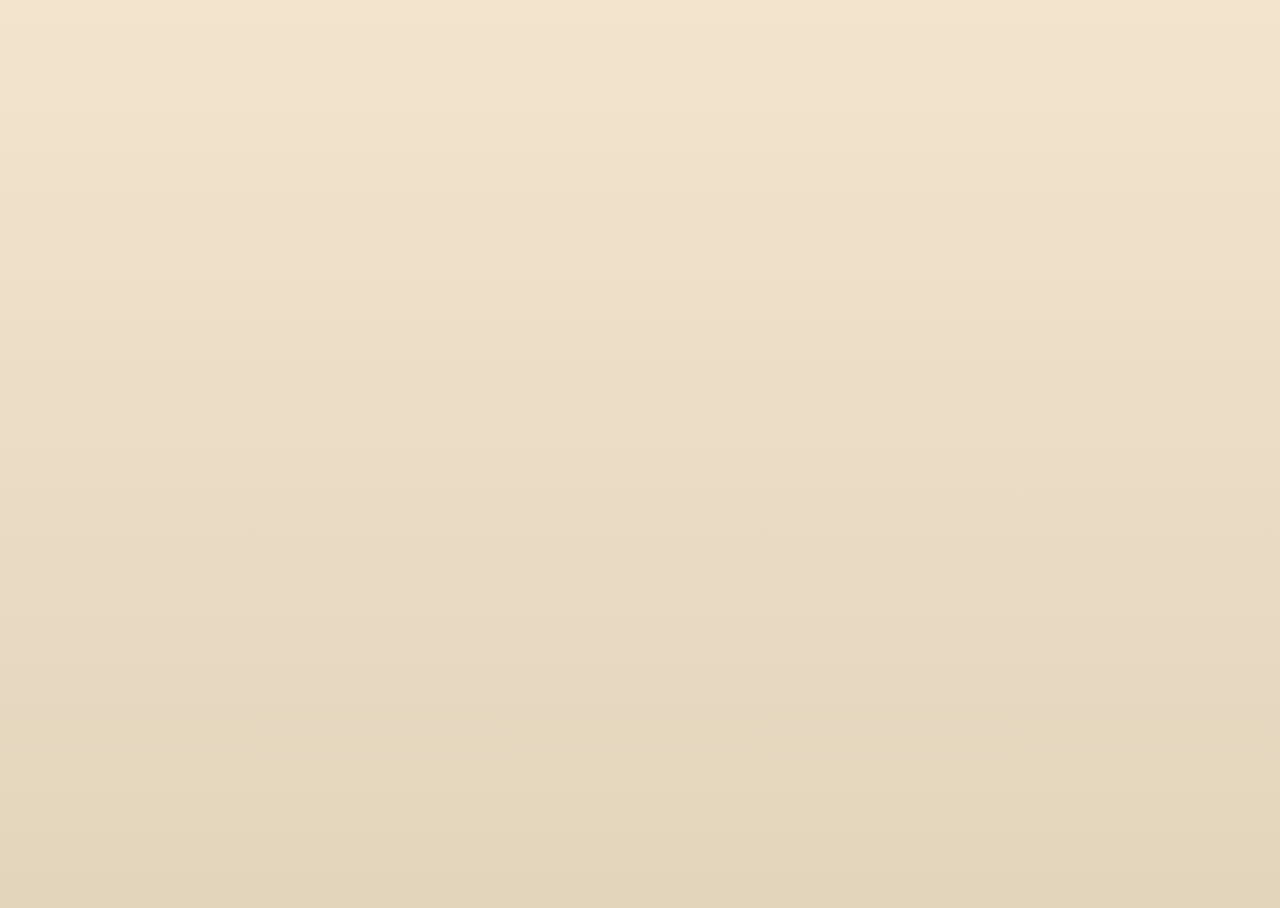
==== index.html @ 7dc8d84e "Rename index (3).html to index.html" ====
<!DOCTYPE html>
<html lang="fr">
<head>
<meta charset="UTF-8">
<meta name="viewport" content="width=device-width, initial-scale=1, viewport-fit=cover, maximum-scale=1">
<title>Yoane &amp; Marie-Aude — Notre mariage</title>
<meta name="theme-color" content="#C9573E">
<meta name="apple-mobile-web-app-capable" content="yes">
<meta name="apple-mobile-web-app-status-bar-style" content="black-translucent">
<link rel="preconnect" href="https://fonts.googleapis.com">
<link rel="preconnect" href="https://fonts.gstatic.com" crossorigin>
<link href="https://fonts.googleapis.com/css2?family=Fraunces:ital,opsz,wght@0,9..144,400;0,9..144,500;0,9..144,600;1,9..144,500;1,9..144,600&family=Work+Sans:wght@300;400;500;600;700&display=swap" rel="stylesheet">
<style>
  /* ============ TOKENS ============ */
  :root{
    --ivoire:#FBF2E6;
    --blanc:#FFFFFF;
    --rose-poudre:#F1C7BC;
    --peche:#FFB48A;
    --corail:#FF6F5E;
    --sunset-deep:#D9503E;
    --gold:#C9973E;
    --gold-light:#E8C878;
    --ink:#3A2418;
    --ink-soft:#7A5645;
    --line:rgba(58,36,24,0.12);
    --shadow-soft:0 10px 30px rgba(58,36,24,0.12);
    --shadow-card:0 6px 18px rgba(58,36,24,0.10);
    --radius-lg:26px;
    --radius-md:18px;
    --radius-sm:12px;
    --font-display:'Fraunces', serif;
    --font-body:'Work Sans', sans-serif;
  }
  *{box-sizing:border-box;}
  html,body{margin:0;padding:0;}
  body{
    font-family:var(--font-body);
    background:#E9DFCF;
    color:var(--ink);
    -webkit-font-smoothing:antialiased;
    overscroll-behavior-y:none;
  }
  img{max-width:100%;display:block;}
  button{font-family:inherit;}
  h1,h2,h3{font-family:var(--font-display);margin:0;font-weight:600;}
  p{margin:0;}
  a{color:inherit;}
  :focus-visible{outline:2px solid var(--sunset-deep);outline-offset:3px;}
  @media (prefers-reduced-motion: reduce){
    *{animation-duration:0.001ms !important;transition-duration:0.001ms !important;}
  }

  /* ============ APP FRAME (mobile-first, phone-frame on desktop) ============ */
  #app{
    position:relative;
    max-width:480px;
    margin:0 auto;
    height:100vh;
    height:100dvh;
    background:var(--ivoire);
    overflow:hidden;
    box-shadow:var(--shadow-soft);
  }
  @media (min-width:520px){
    body{display:flex;justify-content:center;padding:24px 0;background:linear-gradient(180deg,#F3E4CE,#E3D4BC);}
    #app{border-radius:34px;min-height:860px;height:860px;}
  }

  /* ============ DECOR: leaf + sun motifs ============ */
  .frond{position:absolute;pointer-events:none;opacity:0.9;}
  .divider-leaf{display:flex;align-items:center;justify-content:center;gap:10px;margin:22px 0;}
  .divider-leaf svg{width:22px;height:22px;opacity:0.65;}
  .divider-leaf .rule{height:1px;flex:1;max-width:64px;background:linear-gradient(90deg,transparent,var(--gold),transparent);}

  /* ============ SCREENS ============ */
  .screen{
    position:absolute;inset:0;
    display:flex;flex-direction:column;
    opacity:0;visibility:hidden;
    transform:translateY(14px);
    transition:opacity .45s ease, transform .45s ease, visibility 0s linear .45s;
    overflow-y:auto;
    -webkit-overflow-scrolling:touch;
  }
  .screen.active{
    opacity:1;visibility:visible;transform:translateY(0);
    transition:opacity .45s ease, transform .45s ease;
  }
  .screen-inner{padding:20px 20px 110px;flex:1;}

  /* ============ HOME / HERO ============ */
  #screen-home{padding:0;}
  .hero{
    position:relative;
    height:100%;
    min-height:100%;
    display:flex;
    flex-direction:column;
    justify-content:flex-end;
    background:#2a1a12;
    overflow:hidden;
  }
  .hero-photo{
    position:absolute;inset:0;
    background-size:cover;background-position:center 20%;
    transition:transform 8s ease;
  }
  .hero.entered .hero-photo{transform:scale(1.06);}
  .hero-gradient{
    position:absolute;inset:0;
    background:linear-gradient(180deg, rgba(58,26,15,0.05) 0%, rgba(58,26,15,0.15) 40%, rgba(35,17,10,0.86) 88%, rgba(28,13,8,0.95) 100%);
  }
  .hero-sun{
    position:absolute;top:8%;right:-40px;
    width:220px;height:220px;border-radius:50%;
    background:radial-gradient(circle at 35% 35%, #FFE3B0, #FFB48A 55%, transparent 72%);
    filter:blur(2px);
    opacity:0.85;
  }
  .hero-content{
    position:relative;z-index:2;
    padding:28px 26px 26px;
    color:var(--blanc);
    text-align:center;
  }
  .hero-eyebrow{
    font-size:11px;letter-spacing:3.5px;text-transform:uppercase;
    color:var(--gold-light);font-weight:600;margin-bottom:14px;
  }
  .hero-names{
    font-size:44px;line-height:1.05;font-weight:600;
    text-shadow:0 4px 24px rgba(0,0,0,0.35);
  }
  .hero-amp{
    display:block;font-style:italic;font-weight:500;font-size:30px;color:var(--gold-light);margin:2px 0;
  }
  .hero-meta{
    margin-top:16px;font-size:14.5px;line-height:1.7;color:#F4E7D8;font-weight:400;
  }
  .hero-meta b{color:var(--blanc);font-weight:600;}
  .hero-theme-tag{
    display:inline-block;margin-top:14px;padding:6px 16px;
    border:1px solid rgba(255,255,255,0.4);border-radius:100px;
    font-size:11.5px;letter-spacing:1.5px;text-transform:uppercase;color:var(--blanc);
  }
  .hero-enter{
    margin-top:26px;width:100%;
    padding:16px 20px;border:none;border-radius:100px;
    background:linear-gradient(120deg, var(--corail), var(--sunset-deep));
    color:#fff;font-size:15px;font-weight:600;letter-spacing:0.3px;
    box-shadow:0 10px 24px rgba(217,80,62,0.45);
    display:flex;align-items:center;justify-content:center;gap:8px;
    cursor:pointer;
    transition:transform .2s ease;
  }
  .hero-enter:active{transform:scale(0.97);}

  /* ---- HUB (revealed after entering) ---- */
  .hub{
    position:relative;z-index:2;
    background:var(--ivoire);
    border-radius:26px 26px 0 0;
    padding:0 20px;
    max-height:0;
    opacity:0;
    overflow:hidden;
    pointer-events:none;
    transition:max-height .7s ease, opacity .5s ease .1s, padding .7s ease;
  }
  .hero.entered .hub{max-height:3000px;opacity:1;pointer-events:auto;padding:26px 20px 110px;margin-top:-26px;}
  .hero:not(.entered) .hero-enter{display:flex;}
  .hero.entered .hero-content{padding-bottom:6px;}
  .hero.entered .hero-enter{display:none;}
  .hero.entered{min-height:auto;}
  .hero:not(.entered){cursor:default;}

  .verse-block{
    text-align:center;padding:6px 8px 22px;
  }
  .verse-text{
    font-family:var(--font-display);font-style:italic;font-weight:500;
    font-size:17px;line-height:1.55;color:var(--sunset-deep);
  }
  .verse-ref{
    display:block;margin-top:8px;font-family:var(--font-body);font-size:11.5px;
    letter-spacing:1.5px;text-transform:uppercase;color:var(--ink-soft);
  }

  .cards-title{
    font-size:11px;letter-spacing:2.5px;text-transform:uppercase;color:var(--ink-soft);
    margin:0 0 14px 4px;font-weight:600;
  }
  .card-grid{display:flex;flex-direction:column;gap:14px;}
  .nav-card{
    display:flex;align-items:center;gap:16px;
    background:var(--blanc);border-radius:var(--radius-md);
    padding:18px 18px;box-shadow:var(--shadow-card);
    border:1px solid var(--line);
    cursor:pointer;text-align:left;width:100%;
    transition:transform .18s ease, box-shadow .18s ease;
  }
  .nav-card:active{transform:scale(0.98);}
  .nav-card-icon{
    width:52px;height:52px;border-radius:16px;flex:none;
    display:flex;align-items:center;justify-content:center;font-size:24px;
  }
  .nav-card-text h3{font-size:16.5px;color:var(--ink);}
  .nav-card-text p{font-size:12.5px;color:var(--ink-soft);margin-top:3px;line-height:1.4;}
  .nav-card-arrow{margin-left:auto;flex:none;opacity:0.4;}

  /* ============ TOP BAR (inner screens) ============ */
  .topbar{
    display:flex;align-items:center;gap:12px;
    padding:18px 20px 6px;
  }
  .back-btn{
    width:38px;height:38px;border-radius:50%;border:1px solid var(--line);
    background:var(--blanc);display:flex;align-items:center;justify-content:center;
    cursor:pointer;flex:none;color:var(--ink);
  }
  .topbar-title{font-size:19px;font-weight:600;}
  .topbar-sub{font-size:12px;color:var(--ink-soft);margin-top:2px;}

  /* ============ SEATING SCREEN ============ */
  .search-wrap{position:relative;margin-top:8px;}
  .search-input{
    width:100%;padding:15px 46px 15px 18px;border-radius:100px;
    border:1.5px solid var(--line);background:var(--blanc);
    font-size:15px;color:var(--ink);font-family:var(--font-body);
  }
  .search-input::placeholder{color:#B79E8C;}
  .search-icon{position:absolute;right:16px;top:50%;transform:translateY(-50%);opacity:0.5;}
  .autocomplete{
    margin-top:8px;background:var(--blanc);border-radius:var(--radius-sm);
    box-shadow:var(--shadow-card);border:1px solid var(--line);overflow:hidden;
    display:none;
  }
  .autocomplete.show{display:block;}
  .autocomplete-item{
    padding:13px 16px;font-size:14.5px;cursor:pointer;
    border-bottom:1px solid var(--line);display:flex;align-items:center;justify-content:space-between;gap:8px;
  }
  .autocomplete-item:last-child{border-bottom:none;}
  .autocomplete-item:active{background:var(--ivoire);}
  .autocomplete-item small{color:var(--ink-soft);font-size:11.5px;white-space:nowrap;}
  .autocomplete-empty{padding:16px;font-size:13.5px;color:var(--ink-soft);text-align:center;}

  .seating-hint{
    margin-top:26px;text-align:center;padding:0 10px;
  }
  .seating-hint svg{width:64px;height:64px;opacity:0.55;margin-bottom:12px;}
  .seating-hint p{font-size:13.5px;color:var(--ink-soft);line-height:1.6;}

  .result-card{
    margin-top:22px;background:var(--blanc);border-radius:var(--radius-lg);
    box-shadow:var(--shadow-card);border:1px solid var(--line);overflow:hidden;
    display:none;
    animation:cardIn .45s ease;
  }
  .result-card.show{display:block;}
  @keyframes cardIn{from{opacity:0;transform:translateY(10px);}to{opacity:1;transform:translateY(0);}}
  .result-greeting{
    padding:22px 22px 16px;font-family:var(--font-display);font-size:18px;line-height:1.5;
  }
  .result-greeting b{color:var(--sunset-deep);}
  .result-table-band{
    margin:0 18px 18px;padding:18px;border-radius:16px;color:#fff;position:relative;overflow:hidden;
  }
  .result-table-band .leafdeco{position:absolute;right:-10px;bottom:-10px;opacity:0.25;width:80px;height:80px;}
  .result-table-label{font-size:11px;letter-spacing:2px;text-transform:uppercase;opacity:0.9;}
  .result-table-name{font-family:var(--font-display);font-size:26px;font-weight:600;margin-top:4px;}
  .result-table-num{font-size:13px;margin-top:4px;opacity:0.95;}
  .result-section{padding:0 22px 20px;}
  .result-section-title{font-size:11px;letter-spacing:1.5px;text-transform:uppercase;color:var(--ink-soft);margin-bottom:10px;font-weight:600;}
  .companion-chip{
    display:inline-flex;align-items:center;gap:6px;background:var(--rose-poudre);color:var(--ink);
    padding:8px 14px;border-radius:100px;font-size:13.5px;font-weight:500;margin-bottom:8px;
  }
  .neighbor-list{display:flex;flex-direction:column;gap:8px;}
  .neighbor-item{
    display:flex;align-items:center;gap:10px;font-size:14px;padding:9px 0;border-bottom:1px solid var(--line);
  }
  .neighbor-item:last-child{border-bottom:none;}
  .neighbor-dot{width:6px;height:6px;border-radius:50%;background:var(--gold);flex:none;}

  /* ============ MENU / SAVEURS SCREEN ============ */
  .menu-intro{font-size:14px;line-height:1.65;color:var(--ink-soft);margin:14px 0 24px;}
  .menu-cat{margin-bottom:26px;}
  .menu-cat-title{
    display:flex;align-items:center;gap:8px;font-size:16px;font-weight:600;color:var(--sunset-deep);margin-bottom:12px;
  }
  .menu-items{list-style:none;margin:0;padding:0;}
  .menu-item{
    background:var(--blanc);border-radius:14px;padding:14px 16px;margin-bottom:9px;
    font-size:14.5px;box-shadow:var(--shadow-card);border:1px solid var(--line);
    display:flex;align-items:center;gap:10px;
  }
  .menu-item .leaf-bullet{flex:none;width:14px;height:14px;opacity:0.6;}

  /* ============ INFO SCREEN ============ */
  .info-card{
    background:var(--blanc);border-radius:var(--radius-lg);padding:24px 22px;
    box-shadow:var(--shadow-card);border:1px solid var(--line);margin-top:8px;margin-bottom:22px;
    position:relative;overflow:hidden;
  }
  .info-card.gift{background:linear-gradient(160deg,#FFF7EE,#FCE9D8);}
  .info-icon-badge{
    width:46px;height:46px;border-radius:14px;display:flex;align-items:center;justify-content:center;
    font-size:20px;margin-bottom:14px;
  }
  .info-title{font-size:17px;margin-bottom:12px;}
  .info-text{font-size:14px;line-height:1.75;color:var(--ink-soft);}
  .info-text b{color:var(--ink);font-weight:600;}
  .info-text + .info-text{margin-top:12px;}
  .info-thanks{margin-top:14px;font-family:var(--font-display);font-style:italic;font-size:15px;color:var(--sunset-deep);}

  .route-note{
    display:flex;gap:10px;background:#FFF3E4;border:1px solid #F0D5AE;border-radius:14px;padding:13px 14px;margin-bottom:16px;
    font-size:12.5px;line-height:1.55;color:#8A5A24;
  }
  .route-note svg{flex:none;width:18px;height:18px;margin-top:1px;}
  .route-step{display:flex;gap:12px;margin-bottom:14px;}
  .route-step-num{
    flex:none;width:26px;height:26px;border-radius:50%;background:var(--sunset-deep);color:#fff;
    display:flex;align-items:center;justify-content:center;font-size:12px;font-weight:600;
  }
  .route-step p{font-size:13.5px;line-height:1.6;color:var(--ink-soft);padding-top:2px;}
  .route-step p b{color:var(--ink);}
  .map-embed{
    width:100%;height:190px;border:0;border-radius:16px;margin:16px 0 12px;filter:saturate(0.9);
  }
  .map-btn{
    display:flex;align-items:center;justify-content:center;gap:8px;
    width:100%;padding:14px;border-radius:100px;border:none;
    background:var(--ink);color:#fff;font-size:14px;font-weight:600;text-decoration:none;
  }
  .addr-line{font-size:13px;color:var(--ink-soft);margin-top:10px;text-align:center;}

  /* ============ BOTTOM NAV ============ */
  .bottom-nav{
    position:absolute;left:0;right:0;bottom:0;z-index:20;
    display:flex;justify-content:space-around;align-items:center;
    background:rgba(251,242,230,0.92);backdrop-filter:blur(14px);
    border-top:1px solid var(--line);
    padding:10px 8px calc(10px + env(safe-area-inset-bottom));
  }
  .nav-btn{
    background:none;border:none;display:flex;flex-direction:column;align-items:center;gap:4px;
    color:var(--ink-soft);font-size:10.5px;font-weight:500;cursor:pointer;padding:4px 10px;
    letter-spacing:0.2px;
  }
  .nav-btn svg{width:21px;height:21px;}
  .nav-btn.active{color:var(--sunset-deep);}
  .nav-btn.active svg{filter:drop-shadow(0 2px 4px rgba(217,80,62,0.3));}
</style>
</head>
<body>
<div id="app">

  <!-- ===================== HOME ===================== -->
  <section class="screen active" id="screen-home">
    <div class="hero" id="hero">
      <div class="hero-photo" style="background-image:url('[data-uri]')"></div>
      <div class="hero-sun"></div>
      <div class="hero-gradient"></div>
      <div class="hero-content">
        <div class="hero-eyebrow">Mariage traditionnel</div>
        <h1 class="hero-names">Yoane<span class="hero-amp">&amp;</span>Marie-Aude</h1>
        <div class="hero-meta"><b>Samedi 08 Août 2026</b><br>Menara Garden — Yopougon</div>
        <div class="hero-theme-tag">Tropical Sunset</div>
        <button class="hero-enter" id="enterBtn" type="button">
          Entrer dans notre univers
          <svg width="16" height="16" viewBox="0 0 24 24" fill="none"><path d="M5 12h14M13 6l6 6-6 6" stroke="#fff" stroke-width="2" stroke-linecap="round" stroke-linejoin="round"/></svg>
        </button>
      </div>

      <div class="hub" id="hub">
        <div class="verse-block">
          <p class="verse-text">« Par-dessus tout, revêtez-vous de l'amour,<br>qui est le lien de la perfection. »</p>
          <span class="verse-ref">Colossiens 3:14</span>
        </div>

        <div class="divider-leaf">
          <span class="rule"></span>
          <svg viewBox="0 0 24 24" fill="none"><path d="M12 2C7 6 4 11 4 15a8 8 0 0016 0c0-4-3-9-8-13z" stroke="#C9973E" stroke-width="1.3"/><path d="M12 5v16" stroke="#C9973E" stroke-width="1.1"/></svg>
          <span class="rule"></span>
        </div>

        <p class="cards-title">Explorer notre journée</p>
        <div class="card-grid">
          <button class="nav-card" data-target="seating" type="button">
            <div class="nav-card-icon" style="background:#FFE7DD;">🪑</div>
            <div class="nav-card-text">
              <h3>Trouver ma place</h3>
              <p>Retrouvez votre table et vos voisins</p>
            </div>
            <svg class="nav-card-arrow" width="18" height="18" viewBox="0 0 24 24" fill="none"><path d="M9 6l6 6-6 6" stroke="currentColor" stroke-width="2" stroke-linecap="round" stroke-linejoin="round"/></svg>
          </button>
          <button class="nav-card" data-target="menu" type="button">
            <div class="nav-card-icon" style="background:#FFF0DD;">🍽️</div>
            <div class="nav-card-text">
              <h3>Découvrir les saveurs</h3>
              <p>Les mets qui accompagneront la fête</p>
            </div>
            <svg class="nav-card-arrow" width="18" height="18" viewBox="0 0 24 24" fill="none"><path d="M9 6l6 6-6 6" stroke="currentColor" stroke-width="2" stroke-linecap="round" stroke-linejoin="round"/></svg>
          </button>
          <button class="nav-card" data-target="info" type="button">
            <div class="nav-card-icon" style="background:#F6E5D8;">🎁</div>
            <div class="nav-card-text">
              <h3>Informations utiles</h3>
              <p>Cadeaux &amp; itinéraire recommandé</p>
            </div>
            <svg class="nav-card-arrow" width="18" height="18" viewBox="0 0 24 24" fill="none"><path d="M9 6l6 6-6 6" stroke="currentColor" stroke-width="2" stroke-linecap="round" stroke-linejoin="round"/></svg>
          </button>
        </div>

        <div class="divider-leaf" style="margin-top:28px;">
          <span class="rule"></span>
          <svg viewBox="0 0 24 24" fill="none"><circle cx="12" cy="12" r="4" stroke="#C9973E" stroke-width="1.3"/><path d="M12 2v3M12 19v3M22 12h-3M5 12H2M19 5l-2 2M7 17l-2 2M19 19l-2-2M7 7L5 5" stroke="#C9973E" stroke-width="1.1" stroke-linecap="round"/></svg>
          <span class="rule"></span>
        </div>
        <div style="display:flex;gap:10px;justify-content:center;padding:4px 0 6px;">
          <img src="[data-uri]" alt="Yoane et Marie-Aude" loading="lazy" style="width:31%;border-radius:12px;object-fit:cover;height:100px;">
          <img src="[data-uri]" alt="Yoane et Marie-Aude" loading="lazy" style="width:31%;border-radius:12px;object-fit:cover;height:100px;">
          <img src="[data-uri]" alt="Yoane et Marie-Aude" loading="lazy" style="width:31%;border-radius:12px;object-fit:cover;height:100px;">
        </div>
      </div>
    </div>
  </section>

  <!-- ===================== SEATING ===================== -->
  <section class="screen" id="screen-seating">
    <div class="topbar">
      <button class="back-btn" data-target="home" type="button" aria-label="Retour">
        <svg width="17" height="17" viewBox="0 0 24 24" fill="none"><path d="M15 6l-6 6 6 6" stroke="currentColor" stroke-width="2.2" stroke-linecap="round" stroke-linejoin="round"/></svg>
      </button>
      <div>
        <div class="topbar-title">🪑 Trouver ma place</div>
        <div class="topbar-sub">Recherchez votre nom pour découvrir votre table</div>
      </div>
    </div>
    <div class="screen-inner">
      <div class="search-wrap">
        <input class="search-input" id="searchInput" type="text" placeholder="Votre prénom ou nom..." autocomplete="off">
        <svg class="search-icon" width="18" height="18" viewBox="0 0 24 24" fill="none"><circle cx="11" cy="11" r="7" stroke="currentColor" stroke-width="2"/><path d="M21 21l-4.3-4.3" stroke="currentColor" stroke-width="2" stroke-linecap="round"/></svg>
        <div class="autocomplete" id="autocomplete"></div>
      </div>

      <div class="seating-hint" id="seatingHint">
        <svg viewBox="0 0 24 24" fill="none"><path d="M12 2C7 6 4 11 4 15a8 8 0 0016 0c0-4-3-9-8-13z" stroke="#C9973E" stroke-width="1.2"/></svg>
        <p>Tapez simplement votre prénom ou votre nom, même approximatif — nous retrouverons votre place parmi nos invités.</p>
      </div>

      <div class="result-card" id="resultCard">
        <div class="result-greeting" id="resultGreeting"></div>
        <div class="result-table-band" id="resultTableBand">
          <svg class="leafdeco" viewBox="0 0 24 24" fill="none"><path d="M12 2C7 6 4 11 4 15a8 8 0 0016 0c0-4-3-9-8-13z" fill="#fff"/></svg>
          <div class="result-table-label">Votre table</div>
          <div class="result-table-name" id="resultTableName"></div>
          <div class="result-table-num" id="resultTableNum"></div>
        </div>
        <div class="result-section" id="companionSection" style="display:none;">
          <div class="result-section-title">Vous serez accompagné(e) de</div>
          <span class="companion-chip" id="companionChip"></span>
        </div>
        <div class="result-section">
          <div class="result-section-title">Vos voisins de table</div>
          <div class="neighbor-list" id="neighborList"></div>
        </div>
      </div>
    </div>
  </section>

  <!-- ===================== MENU / SAVEURS ===================== -->
  <section class="screen" id="screen-menu">
    <div class="topbar">
      <button class="back-btn" data-target="home" type="button" aria-label="Retour">
        <svg width="17" height="17" viewBox="0 0 24 24" fill="none"><path d="M15 6l-6 6 6 6" stroke="currentColor" stroke-width="2.2" stroke-linecap="round" stroke-linejoin="round"/></svg>
      </button>
      <div>
        <div class="topbar-title">🌸 Quelques saveurs de notre réception 🌸</div>
      </div>
    </div>
    <div class="screen-inner">
      <p class="menu-intro">Nous avons imaginé une réception aux couleurs de nos traditions, avec une sélection de mets ivoiriens et de saveurs appréciées de tous.</p>

      <div class="menu-cat">
        <div class="menu-cat-title">🥗 Entrée</div>
        <ul class="menu-items">
          <li class="menu-item"><svg class="leaf-bullet" viewBox="0 0 24 24" fill="none"><path d="M12 2C7 6 4 11 4 15a8 8 0 0016 0c0-4-3-9-8-13z" stroke="#D9503E" stroke-width="1.6"/></svg>Salade composée fraîche</li>
        </ul>
      </div>

      <div class="menu-cat">
        <div class="menu-cat-title">🍽️ Quelques plats traditionnels à découvrir</div>
        <ul class="menu-items" id="mainDishes"></ul>
      </div>

      <div class="menu-cat">
        <div class="menu-cat-title">🍰 Douceur</div>
        <ul class="menu-items">
          <li class="menu-item"><svg class="leaf-bullet" viewBox="0 0 24 24" fill="none"><path d="M12 2C7 6 4 11 4 15a8 8 0 0016 0c0-4-3-9-8-13z" stroke="#D9503E" stroke-width="1.6"/></svg>Wedding cake</li>
        </ul>
      </div>

      <div class="menu-cat">
        <div class="menu-cat-title">🥤 Boissons</div>
        <ul class="menu-items" id="drinks"></ul>
      </div>
    </div>
  </section>

  <!-- ===================== INFOS UTILES ===================== -->
  <section class="screen" id="screen-info">
    <div class="topbar">
      <button class="back-btn" data-target="home" type="button" aria-label="Retour">
        <svg width="17" height="17" viewBox="0 0 24 24" fill="none"><path d="M15 6l-6 6 6 6" stroke="currentColor" stroke-width="2.2" stroke-linecap="round" stroke-linejoin="round"/></svg>
      </button>
      <div>
        <div class="topbar-title">🎁 Informations utiles</div>
        <div class="topbar-sub">Cadeaux &amp; itinéraire recommandé</div>
      </div>
    </div>
    <div class="screen-inner">

      <div class="info-card gift">
        <div class="info-icon-badge" style="background:#F3D9BC;">🎁</div>
        <h3 class="info-title">Une pensée pour nous</h3>
        <p class="info-text"><b>Votre présence est le plus beau témoignage d'affection que nous puissions recevoir.</b></p>
        <p class="info-text">Pour celles et ceux qui souhaiteraient néanmoins nous offrir un présent, nous privilégions les cadeaux en espèces, afin de pouvoir les emporter plus facilement avec nous à notre retour à Dakar.</p>
        <p class="info-text">Un dispositif discret sera prévu lors de la réception.</p>
        <p class="info-thanks">Merci du fond du cœur pour votre délicatesse.</p>
      </div>

      <div class="divider-leaf">
        <span class="rule"></span>
        <svg viewBox="0 0 24 24" fill="none"><path d="M3 12h18M12 3v18" stroke="#C9973E" stroke-width="1.1"/><circle cx="12" cy="12" r="9" stroke="#C9973E" stroke-width="1.1"/></svg>
        <span class="rule"></span>
      </div>

      <div class="info-card">
        <div class="info-icon-badge" style="background:#FFE1D2;">🧭</div>
        <h3 class="info-title">Itinéraire recommandé</h3>

        <div class="route-note">
          <svg viewBox="0 0 24 24" fill="none"><path d="M12 9v4M12 17h.01" stroke="#8A5A24" stroke-width="2" stroke-linecap="round"/><circle cx="12" cy="12" r="9" stroke="#8A5A24" stroke-width="1.4"/></svg>
          <span>Le 8 août suit la fête de l'Indépendance : prévoyez une marge de sécurité et activez le trafic en temps réel (Google Maps / Waze) le jour J, certains axes pouvant rester perturbés.</span>
        </div>

        <div class="route-step">
          <div class="route-step-num">1</div>
          <p><b>Depuis Cocody / Angré :</b> rejoignez le Pont Henri Konan Bédié (3ᵉ pont) pour éviter le centre-ville et le Plateau.</p>
        </div>
        <div class="route-step">
          <div class="route-step-num">2</div>
          <p>Poursuivez vers l'<b>Autoroute du Nord</b> en direction de Yopougon / Attingué.</p>
        </div>
        <div class="route-step">
          <div class="route-step-num">3</div>
          <p>Sortez en direction de la <b>Route de l'Académie</b>, à Yopougon — Menara Garden se trouve sur cet axe.</p>
        </div>
        <div class="route-step">
          <div class="route-step-num">4</div>
          <p>Pour les invités déjà à <b>Yopougon</b>, suivez directement les indications vers la Route de l'Académie.</p>
        </div>

        <iframe class="map-embed" loading="lazy" src="https://www.google.com/maps?q=Menara+Garden+Yopougon+Abidjan&output=embed" title="Localisation Menara Garden"></iframe>
        <a class="map-btn" href="https://maps.app.goo.gl/PRT33PHSLhgVpBhR9" target="_blank" rel="noopener">
          Ouvrir l'itinéraire dans Maps
          <svg width="15" height="15" viewBox="0 0 24 24" fill="none"><path d="M7 17L17 7M17 7H9M17 7v8" stroke="#fff" stroke-width="2" stroke-linecap="round" stroke-linejoin="round"/></svg>
        </a>
        <p class="addr-line">Menara Garden · Route de l'Académie · Yopougon, Abidjan</p>
      </div>

    </div>
  </section>

  <!-- ===================== BOTTOM NAV ===================== -->
  <nav class="bottom-nav">
    <button class="nav-btn active" data-target="home" type="button">
      <svg viewBox="0 0 24 24" fill="none"><path d="M4 11l8-7 8 7v9a1 1 0 01-1 1h-4v-6H9v6H5a1 1 0 01-1-1v-9z" stroke="currentColor" stroke-width="1.8" stroke-linejoin="round"/></svg>
      Accueil
    </button>
    <button class="nav-btn" data-target="seating" type="button">
      <svg viewBox="0 0 24 24" fill="none"><path d="M5 11V6a2 2 0 012-2h10a2 2 0 012 2v5M4 11h16v3a1 1 0 01-1 1H5a1 1 0 01-1-1v-3zM6 15v4M18 15v4" stroke="currentColor" stroke-width="1.8" stroke-linecap="round" stroke-linejoin="round"/></svg>
      Ma place
    </button>
    <button class="nav-btn" data-target="menu" type="button">
      <svg viewBox="0 0 24 24" fill="none"><path d="M6 3v7a2 2 0 002 2v9M6 3v9M9 3v7M12 3c2 1 2 4 2 6s-1 3-1 3v9" stroke="currentColor" stroke-width="1.6" stroke-linecap="round" stroke-linejoin="round"/><path d="M18 3s-2 2-2 6 2 5 2 5v9" stroke="currentColor" stroke-width="1.6" stroke-linecap="round" stroke-linejoin="round"/></svg>
      Saveurs
    </button>
    <button class="nav-btn" data-target="info" type="button">
      <svg viewBox="0 0 24 24" fill="none"><rect x="4" y="9" width="16" height="11" rx="1.5" stroke="currentColor" stroke-width="1.8"/><path d="M4 13h16M12 9V5M9 5h6" stroke="currentColor" stroke-width="1.8" stroke-linecap="round"/></svg>
      Infos
    </button>
  </nav>

</div>

<script>
(function(){
  "use strict";

  /* ============ DONNÉES DES TABLES ============ */
  var TABLES = [
    { num:1, name:"Coral", color:"#FF6F5E", text:"#fff", units:[
      ["Assagou Josaphat Sosthène"],["Koné Ismaël"],["Konan David"],["Cyrille Trésor Ntakpe"],
      ["Bamba Moussa"],["Coulibaly Mohamed Zanapé"],["Boni Mahicha"],["Seri Gnolou David Marshall"]
    ]},
    { num:2, name:"Blush", color:"#F1C7BC", text:"#3A2418", units:[
      ["Fofana Baba"],["Diby Ulrich","Digba Marie-France"],["Kadja Blin Jean Lambert"],
      ["N'Guessan Inès"],["Diallo Ismaël Tidiane","Mabala Dendago Trycia Nana"],["Coulibaly Amara Junior"]
    ]},
    { num:3, name:"Amber", color:"#FFB84D", text:"#3A2418", units:[
      ["Timy Yao"],["Marina Kakou"],["Ahouré Don Yves"],["Markin Amichia Akané Jean-Francis"],
      ["Zinsou Sem Emmanuel"],["Roméo Désiré Kouassi"],["Konan Michela"],["Diomandé Tiémoko Cheick Oumar"]
    ]},
    { num:4, name:"Terracotta", color:"#C1603D", text:"#fff", units:[
      ["Koutouan Erwan"],["Florence Thiam"],["N'Guessan Anne Lydie"],["Gohoré Lou Josée Ridélisa"],
      ["TB"],["Keita Aminata"],["Fréjus Attebi"],["Koffi Marshal"]
    ]},
    { num:5, name:"Champagne", color:"#E9D3A3", text:"#3A2418", units:[
      ["Asman Steph Renaud","Melice Money"],["Djè Kouakou Jean-Emmanuel Christian"],["Yann Dié"],
      ["Coulibaly Kikoun Josué Gnelfang"],["Konan Riche Marshall"],["Adingra Kouaman Venance"],["Alex Nahounou"]
    ]},
    { num:6, name:"Gold", color:"#C9973E", text:"#fff", units:[
      ["Boa Othniel","Boa Hermine"],["Maman Pone","Péniel Pone Bi (fils)"],
      ["Willy Glahou","Tagro Reine"],["Marie-Bérénice","Ouattara Moayé Sarah Tiphanie"]
    ]},
    { num:7, name:"Fuchsia", color:"#D6598A", text:"#fff", units:[
      ["Wilfried Aké"],["Dybi Wilfried","Glaou Carine"],["Aka Roxane"],["Aboubacar Touré"],
      ["Seynabou Tall"],["Ivano Koumi"],["Léandre Kouamé"]
    ]}
  ];

  var MAIN_DISHES = [
    "Tchep au poisson et au bœuf","Placali accompagné de sauce kopè",
    "Foutou banane accompagné de sauce graine","Kplé accompagné de foutou manioc",
    "Foutou igname accompagné de sauce gouagouassou",
    "Poisson frit et poulet frit accompagnés d'alloco et de frites",
    "Igname bouillie accompagnée de sauce tomate"
  ];
  var DRINKS = ["Eau minérale","Jus naturels","Boissons gazeuses","Bières","Vins"];

  function leafSvg(){
    return '<svg class="leaf-bullet" viewBox="0 0 24 24" fill="none"><path d="M12 2C7 6 4 11 4 15a8 8 0 0016 0c0-4-3-9-8-13z" stroke="#D9503E" stroke-width="1.6"/></svg>';
  }
  document.getElementById('mainDishes').innerHTML = MAIN_DISHES.map(function(d){
    return '<li class="menu-item">'+leafSvg()+d+'</li>';
  }).join('');
  document.getElementById('drinks').innerHTML = DRINKS.map(function(d){
    return '<li class="menu-item">'+leafSvg()+d+'</li>';
  }).join('');

  /* ============ INDEX DE RECHERCHE ============ */
  var INDEX = [];
  TABLES.forEach(function(table, tIdx){
    table.units.forEach(function(unit, uIdx){
      unit.forEach(function(name){
        INDEX.push({ name:name, tableIdx:tIdx, unitIdx:uIdx });
      });
    });
  });

  function normalize(str){
    return str.normalize('NFD').replace(/[\u0300-\u036f]/g,'')
      .toLowerCase().replace(/['’\-]/g,' ').replace(/\s+/g,' ').trim();
  }

  function levenshtein(a,b){
    if(a===b) return 0;
    var m=a.length, n=b.length;
    if(m===0) return n; if(n===0) return m;
    var dp=[]; for(var i=0;i<=m;i++){dp[i]=[i];}
    for(var j=0;j<=n;j++){dp[0][j]=j;}
    for(i=1;i<=m;i++){
      for(j=1;j<=n;j++){
        var cost = a[i-1]===b[j-1] ? 0 : 1;
        dp[i][j] = Math.min(dp[i-1][j]+1, dp[i][j-1]+1, dp[i-1][j-1]+cost);
      }
    }
    return dp[m][n];
  }

  function tokenScore(qt, nt){
    if(nt.indexOf(qt)===0) return 3;              // préfixe
    if(nt.indexOf(qt)!==-1) return 2;              // sous-chaîne
    var maxLen = Math.max(qt.length, nt.length);
    var dist = levenshtein(qt, nt);
    var tolerance = qt.length <= 3 ? 1 : (qt.length <=6 ? 2 : 3);
    if(dist <= tolerance) return 1.5 - (dist/maxLen);
    return 0;
  }

  function search(query){
    var nq = normalize(query);
    if(!nq) return [];
    var qTokens = nq.split(' ').filter(Boolean);
    var results = [];
    INDEX.forEach(function(entry){
      var nn = normalize(entry.name);
      var nTokens = nn.split(' ').filter(Boolean);
      var total = 0, matchedTokens = 0;
      qTokens.forEach(function(qt){
        var best = 0;
        nTokens.forEach(function(nt){
          var s = tokenScore(qt, nt);
          if(s > best) best = s;
        });
        total += best;
        if(best > 0) matchedTokens++;
      });
      if(matchedTokens === qTokens.length && total > 0){
        results.push({ entry:entry, score: total + (matchedTokens*0.5) });
      }
    });
    results.sort(function(a,b){ return b.score - a.score; });
    return results.slice(0,6).map(function(r){ return r.entry; });
  }

  /* ============ RENDU RÉSULTAT ============ */
  var searchInput = document.getElementById('searchInput');
  var autocompleteEl = document.getElementById('autocomplete');
  var resultCard = document.getElementById('resultCard');
  var seatingHint = document.getElementById('seatingHint');

  function showAutocomplete(items){
    if(items.length === 0){
      autocompleteEl.innerHTML = '<div class="autocomplete-empty">Aucun invité trouvé pour cette recherche.</div>';
      autocompleteEl.classList.add('show');
      return;
    }
    autocompleteEl.innerHTML = items.map(function(entry){
      var table = TABLES[entry.tableIdx];
      return '<div class="autocomplete-item" data-name="'+encodeURIComponent(entry.name)+'">'+
        '<span>'+entry.name+'</span><small>Table '+table.num+'</small></div>';
    }).join('');
    autocompleteEl.classList.add('show');
  }

  searchInput.addEventListener('input', function(){
    var val = searchInput.value;
    if(!val.trim()){
      autocompleteEl.classList.remove('show');
      return;
    }
    showAutocomplete(search(val));
  });

  autocompleteEl.addEventListener('click', function(e){
    var item = e.target.closest('.autocomplete-item');
    if(!item || !item.dataset.name) return;
    var name = decodeURIComponent(item.dataset.name);
    searchInput.value = name;
    autocompleteEl.classList.remove('show');
    selectGuest(name);
  });

  function selectGuest(name){
    var entry = INDEX.find(function(e){ return e.name === name; });
    if(!entry) return;
    var table = TABLES[entry.tableIdx];
    var unit = table.units[entry.unitIdx];
    var companions = unit.filter(function(n){ return n !== name; });
    var neighbors = [];
    table.units.forEach(function(u, i){
      if(i === entry.unitIdx) return;
      u.forEach(function(n){ neighbors.push(n); });
    });

    document.getElementById('resultGreeting').innerHTML =
      'Bonjour <b>'+name+'</b>,<br>nous sommes heureux de vous accueillir pour cette belle journée.';

    var band = document.getElementById('resultTableBand');
    band.style.background = table.color;
    band.style.color = table.text;
    document.getElementById('resultTableName').textContent = table.name;
    document.getElementById('resultTableNum').textContent = 'Table n°'+table.num;

    var companionSection = document.getElementById('companionSection');
    if(companions.length){
      companionSection.style.display = 'block';
      document.getElementById('companionChip').innerHTML =
        '🤝 '+companions.join(' &amp; ');
    } else {
      companionSection.style.display = 'none';
    }

    var list = document.getElementById('neighborList');
    if(neighbors.length){
      list.innerHTML = neighbors.map(function(n){
        return '<div class="neighbor-item"><span class="neighbor-dot"></span>'+n+'</div>';
      }).join('');
    } else {
      list.innerHTML = '<div class="neighbor-item">Vous serez seul(e) invité(e) recensé(e) à cette table pour le moment.</div>';
    }

    resultCard.classList.add('show');
    seatingHint.style.display = 'none';
  }

  document.addEventListener('click', function(e){
    if(!autocompleteEl.contains(e.target) && e.target !== searchInput){
      autocompleteEl.classList.remove('show');
    }
  });

  /* ============ NAVIGATION ENTRE ÉCRANS ============ */
  var screens = {
    home: document.getElementById('screen-home'),
    seating: document.getElementById('screen-seating'),
    menu: document.getElementById('screen-menu'),
    info: document.getElementById('screen-info')
  };
  var navBtns = document.querySelectorAll('.nav-btn');

  function goTo(target){
    Object.keys(screens).forEach(function(key){
      screens[key].classList.toggle('active', key === target);
    });
    navBtns.forEach(function(btn){
      btn.classList.toggle('active', btn.dataset.target === target);
    });
    var activeScreen = screens[target];
    if(activeScreen) activeScreen.scrollTop = 0;
  }

  document.querySelectorAll('[data-target]').forEach(function(el){
    el.addEventListener('click', function(){
      goTo(el.dataset.target);
    });
  });

  /* ============ ÉCRAN D'ACCUEIL : ENTRER ============ */
  document.getElementById('enterBtn').addEventListener('click', function(){
    document.getElementById('hero').classList.add('entered');
  });

})();
</script>
</body>
</html>
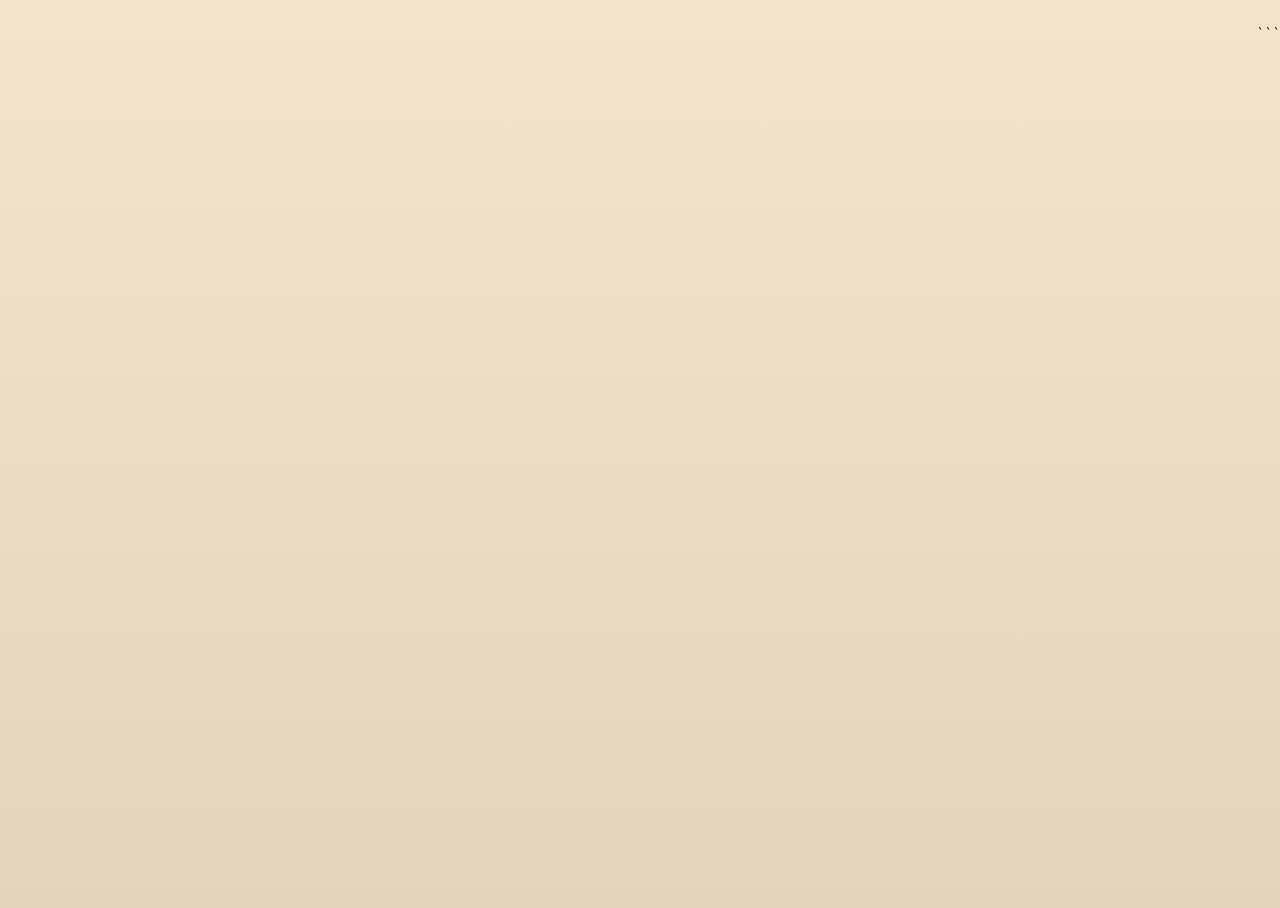
==== commit 5cd42ac8: "Rename index.htmll to index.html" ====
--- a/index.html
+++ b/index.html
@@ -361,7 +361,7 @@
   <!-- ===================== HOME ===================== -->
   <section class="screen active" id="screen-home">
     <div class="hero" id="hero">
-      <div class="hero-photo" style="background-image:url('[data-uri]')"></div>
+      <div class="hero-photo" style="background-image:url('assets/couple-hero.jpg')"></div>
       <div class="hero-sun"></div>
       <div class="hero-gradient"></div>
       <div class="hero-content">
@@ -421,9 +421,9 @@
           <span class="rule"></span>
         </div>
         <div style="display:flex;gap:10px;justify-content:center;padding:4px 0 6px;">
-          <img src="[data-uri]" alt="Yoane et Marie-Aude" loading="lazy" style="width:31%;border-radius:12px;object-fit:cover;height:100px;">
-          <img src="[data-uri]" alt="Yoane et Marie-Aude" loading="lazy" style="width:31%;border-radius:12px;object-fit:cover;height:100px;">
-          <img src="[data-uri]" alt="Yoane et Marie-Aude" loading="lazy" style="width:31%;border-radius:12px;object-fit:cover;height:100px;">
+          <img src="assets/couple-thumb-1.jpg" alt="Yoane et Marie-Aude" loading="lazy" style="width:31%;border-radius:12px;object-fit:cover;height:100px;">
+          <img src="assets/couple-thumb-2.jpg" alt="Yoane et Marie-Aude" loading="lazy" style="width:31%;border-radius:12px;object-fit:cover;height:100px;">
+          <img src="assets/couple-thumb-3.jpg" alt="Yoane et Marie-Aude" loading="lazy" style="width:31%;border-radius:12px;object-fit:cover;height:100px;">
         </div>
       </div>
     </div>
@@ -684,8 +684,8 @@
   }
 
   function tokenScore(qt, nt){
-    if(nt.indexOf(qt)===0) return 3;              // préfixe
-    if(nt.indexOf(qt)!==-1) return 2;              // sous-chaîne
+    if(nt.indexOf(qt)===0) return 3;
+    if(nt.indexOf(qt)!==-1) return 2;
     var maxLen = Math.max(qt.length, nt.length);
     var dist = levenshtein(qt, nt);
     var tolerance = qt.length <= 3 ? 1 : (qt.length <=6 ? 2 : 3);
@@ -841,3 +841,5 @@
 </script>
 </body>
 </html>
+```
+
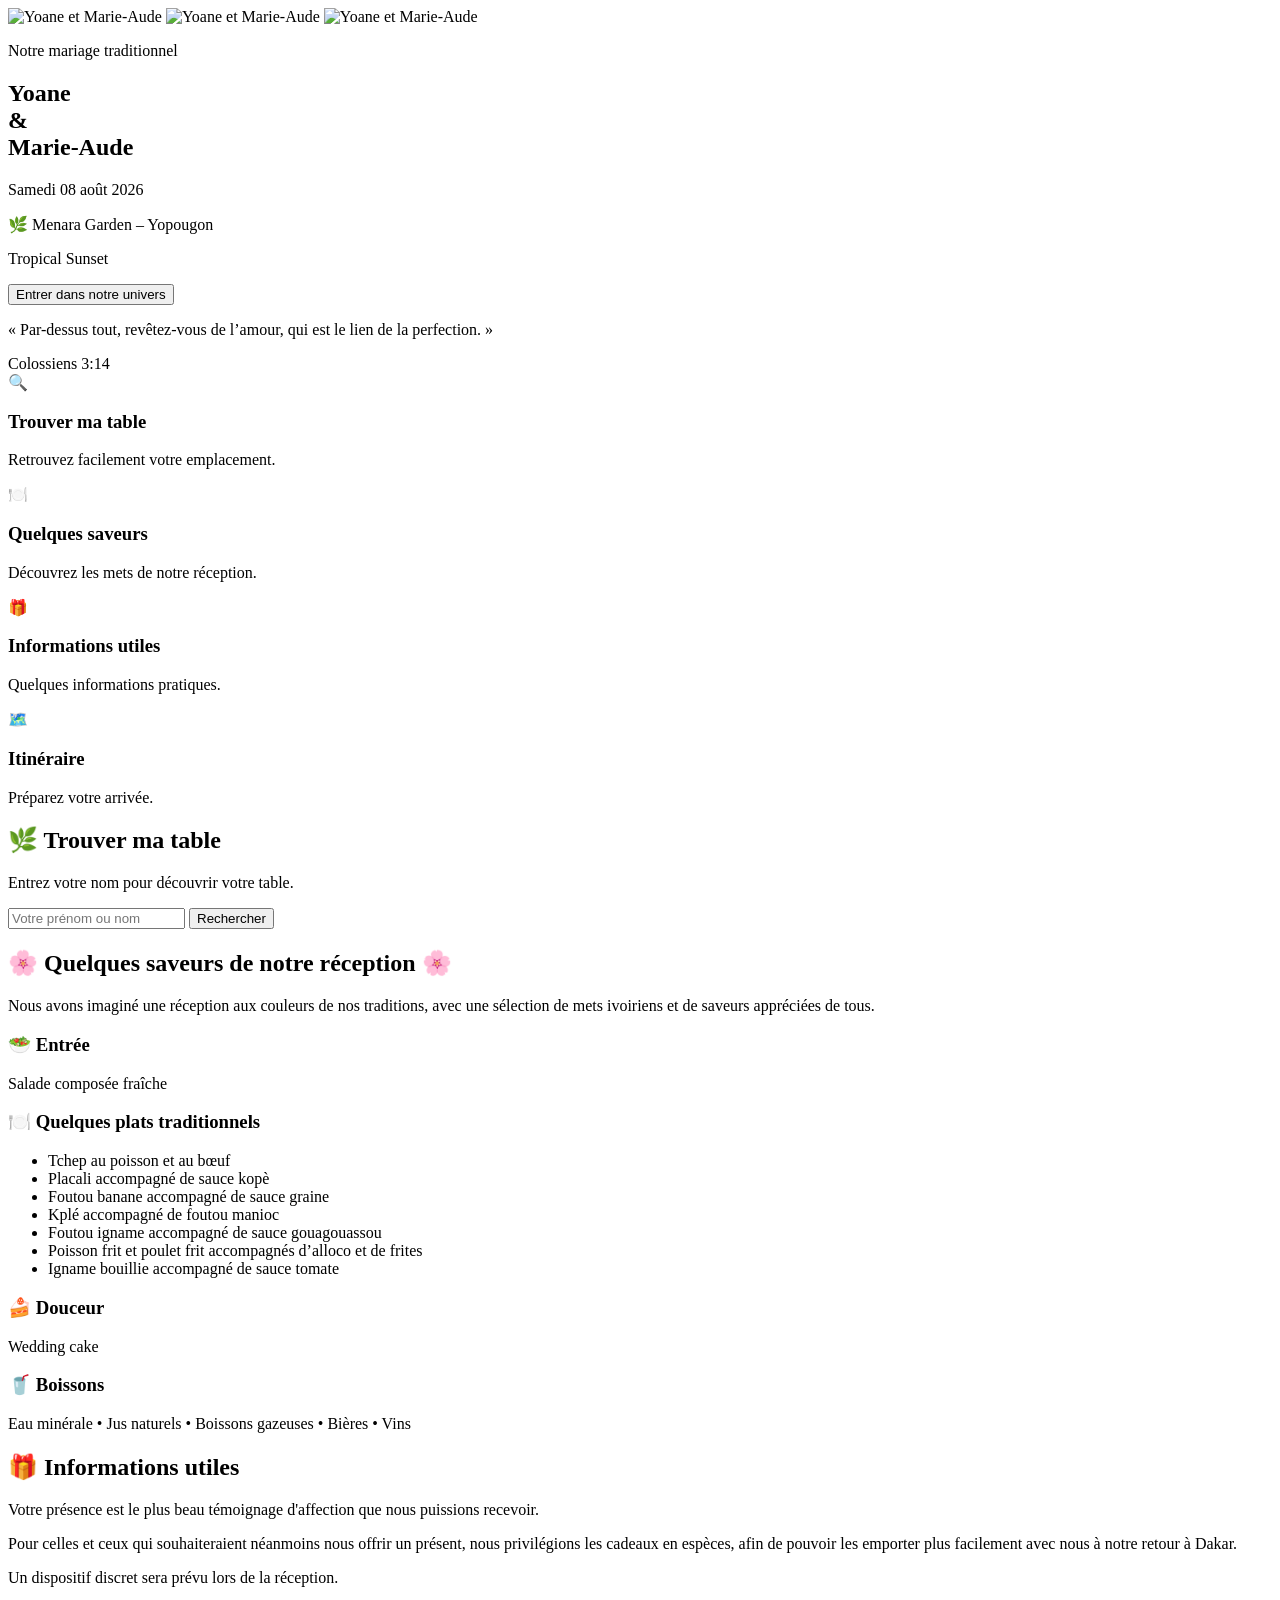
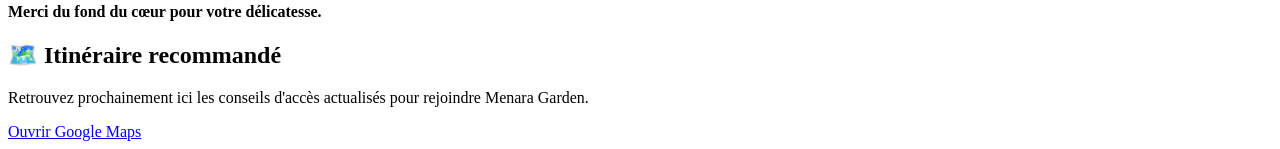
==== commit ec26d70f: "Add initial wedding website structure in index.html This HTML file contains the structure and conten" ====
--- a/index.html
+++ b/index.html
@@ -1,845 +1,370 @@
 <!DOCTYPE html>
 <html lang="fr">
 <head>
-<meta charset="UTF-8">
-<meta name="viewport" content="width=device-width, initial-scale=1, viewport-fit=cover, maximum-scale=1">
-<title>Yoane &amp; Marie-Aude — Notre mariage</title>
-<meta name="theme-color" content="#C9573E">
-<meta name="apple-mobile-web-app-capable" content="yes">
-<meta name="apple-mobile-web-app-status-bar-style" content="black-translucent">
-<link rel="preconnect" href="https://fonts.googleapis.com">
-<link rel="preconnect" href="https://fonts.gstatic.com" crossorigin>
-<link href="https://fonts.googleapis.com/css2?family=Fraunces:ital,opsz,wght@0,9..144,400;0,9..144,500;0,9..144,600;1,9..144,500;1,9..144,600&family=Work+Sans:wght@300;400;500;600;700&display=swap" rel="stylesheet">
-<style>
-  /* ============ TOKENS ============ */
-  :root{
-    --ivoire:#FBF2E6;
-    --blanc:#FFFFFF;
-    --rose-poudre:#F1C7BC;
-    --peche:#FFB48A;
-    --corail:#FF6F5E;
-    --sunset-deep:#D9503E;
-    --gold:#C9973E;
-    --gold-light:#E8C878;
-    --ink:#3A2418;
-    --ink-soft:#7A5645;
-    --line:rgba(58,36,24,0.12);
-    --shadow-soft:0 10px 30px rgba(58,36,24,0.12);
-    --shadow-card:0 6px 18px rgba(58,36,24,0.10);
-    --radius-lg:26px;
-    --radius-md:18px;
-    --radius-sm:12px;
-    --font-display:'Fraunces', serif;
-    --font-body:'Work Sans', sans-serif;
-  }
-  *{box-sizing:border-box;}
-  html,body{margin:0;padding:0;}
-  body{
-    font-family:var(--font-body);
-    background:#E9DFCF;
-    color:var(--ink);
-    -webkit-font-smoothing:antialiased;
-    overscroll-behavior-y:none;
-  }
-  img{max-width:100%;display:block;}
-  button{font-family:inherit;}
-  h1,h2,h3{font-family:var(--font-display);margin:0;font-weight:600;}
-  p{margin:0;}
-  a{color:inherit;}
-  :focus-visible{outline:2px solid var(--sunset-deep);outline-offset:3px;}
-  @media (prefers-reduced-motion: reduce){
-    *{animation-duration:0.001ms !important;transition-duration:0.001ms !important;}
-  }
-
-  /* ============ APP FRAME (mobile-first, phone-frame on desktop) ============ */
-  #app{
-    position:relative;
-    max-width:480px;
-    margin:0 auto;
-    height:100vh;
-    height:100dvh;
-    background:var(--ivoire);
-    overflow:hidden;
-    box-shadow:var(--shadow-soft);
-  }
-  @media (min-width:520px){
-    body{display:flex;justify-content:center;padding:24px 0;background:linear-gradient(180deg,#F3E4CE,#E3D4BC);}
-    #app{border-radius:34px;min-height:860px;height:860px;}
-  }
-
-  /* ============ DECOR: leaf + sun motifs ============ */
-  .frond{position:absolute;pointer-events:none;opacity:0.9;}
-  .divider-leaf{display:flex;align-items:center;justify-content:center;gap:10px;margin:22px 0;}
-  .divider-leaf svg{width:22px;height:22px;opacity:0.65;}
-  .divider-leaf .rule{height:1px;flex:1;max-width:64px;background:linear-gradient(90deg,transparent,var(--gold),transparent);}
-
-  /* ============ SCREENS ============ */
-  .screen{
-    position:absolute;inset:0;
-    display:flex;flex-direction:column;
-    opacity:0;visibility:hidden;
-    transform:translateY(14px);
-    transition:opacity .45s ease, transform .45s ease, visibility 0s linear .45s;
-    overflow-y:auto;
-    -webkit-overflow-scrolling:touch;
-  }
-  .screen.active{
-    opacity:1;visibility:visible;transform:translateY(0);
-    transition:opacity .45s ease, transform .45s ease;
-  }
-  .screen-inner{padding:20px 20px 110px;flex:1;}
-
-  /* ============ HOME / HERO ============ */
-  #screen-home{padding:0;}
-  .hero{
-    position:relative;
-    height:100%;
-    min-height:100%;
-    display:flex;
-    flex-direction:column;
-    justify-content:flex-end;
-    background:#2a1a12;
-    overflow:hidden;
-  }
-  .hero-photo{
-    position:absolute;inset:0;
-    background-size:cover;background-position:center 20%;
-    transition:transform 8s ease;
-  }
-  .hero.entered .hero-photo{transform:scale(1.06);}
-  .hero-gradient{
-    position:absolute;inset:0;
-    background:linear-gradient(180deg, rgba(58,26,15,0.05) 0%, rgba(58,26,15,0.15) 40%, rgba(35,17,10,0.86) 88%, rgba(28,13,8,0.95) 100%);
-  }
-  .hero-sun{
-    position:absolute;top:8%;right:-40px;
-    width:220px;height:220px;border-radius:50%;
-    background:radial-gradient(circle at 35% 35%, #FFE3B0, #FFB48A 55%, transparent 72%);
-    filter:blur(2px);
-    opacity:0.85;
-  }
-  .hero-content{
-    position:relative;z-index:2;
-    padding:28px 26px 26px;
-    color:var(--blanc);
-    text-align:center;
-  }
-  .hero-eyebrow{
-    font-size:11px;letter-spacing:3.5px;text-transform:uppercase;
-    color:var(--gold-light);font-weight:600;margin-bottom:14px;
-  }
-  .hero-names{
-    font-size:44px;line-height:1.05;font-weight:600;
-    text-shadow:0 4px 24px rgba(0,0,0,0.35);
-  }
-  .hero-amp{
-    display:block;font-style:italic;font-weight:500;font-size:30px;color:var(--gold-light);margin:2px 0;
-  }
-  .hero-meta{
-    margin-top:16px;font-size:14.5px;line-height:1.7;color:#F4E7D8;font-weight:400;
-  }
-  .hero-meta b{color:var(--blanc);font-weight:600;}
-  .hero-theme-tag{
-    display:inline-block;margin-top:14px;padding:6px 16px;
-    border:1px solid rgba(255,255,255,0.4);border-radius:100px;
-    font-size:11.5px;letter-spacing:1.5px;text-transform:uppercase;color:var(--blanc);
-  }
-  .hero-enter{
-    margin-top:26px;width:100%;
-    padding:16px 20px;border:none;border-radius:100px;
-    background:linear-gradient(120deg, var(--corail), var(--sunset-deep));
-    color:#fff;font-size:15px;font-weight:600;letter-spacing:0.3px;
-    box-shadow:0 10px 24px rgba(217,80,62,0.45);
-    display:flex;align-items:center;justify-content:center;gap:8px;
-    cursor:pointer;
-    transition:transform .2s ease;
-  }
-  .hero-enter:active{transform:scale(0.97);}
-
-  /* ---- HUB (revealed after entering) ---- */
-  .hub{
-    position:relative;z-index:2;
-    background:var(--ivoire);
-    border-radius:26px 26px 0 0;
-    padding:0 20px;
-    max-height:0;
-    opacity:0;
-    overflow:hidden;
-    pointer-events:none;
-    transition:max-height .7s ease, opacity .5s ease .1s, padding .7s ease;
-  }
-  .hero.entered .hub{max-height:3000px;opacity:1;pointer-events:auto;padding:26px 20px 110px;margin-top:-26px;}
-  .hero:not(.entered) .hero-enter{display:flex;}
-  .hero.entered .hero-content{padding-bottom:6px;}
-  .hero.entered .hero-enter{display:none;}
-  .hero.entered{min-height:auto;}
-  .hero:not(.entered){cursor:default;}
-
-  .verse-block{
-    text-align:center;padding:6px 8px 22px;
-  }
-  .verse-text{
-    font-family:var(--font-display);font-style:italic;font-weight:500;
-    font-size:17px;line-height:1.55;color:var(--sunset-deep);
-  }
-  .verse-ref{
-    display:block;margin-top:8px;font-family:var(--font-body);font-size:11.5px;
-    letter-spacing:1.5px;text-transform:uppercase;color:var(--ink-soft);
-  }
-
-  .cards-title{
-    font-size:11px;letter-spacing:2.5px;text-transform:uppercase;color:var(--ink-soft);
-    margin:0 0 14px 4px;font-weight:600;
-  }
-  .card-grid{display:flex;flex-direction:column;gap:14px;}
-  .nav-card{
-    display:flex;align-items:center;gap:16px;
-    background:var(--blanc);border-radius:var(--radius-md);
-    padding:18px 18px;box-shadow:var(--shadow-card);
-    border:1px solid var(--line);
-    cursor:pointer;text-align:left;width:100%;
-    transition:transform .18s ease, box-shadow .18s ease;
-  }
-  .nav-card:active{transform:scale(0.98);}
-  .nav-card-icon{
-    width:52px;height:52px;border-radius:16px;flex:none;
-    display:flex;align-items:center;justify-content:center;font-size:24px;
-  }
-  .nav-card-text h3{font-size:16.5px;color:var(--ink);}
-  .nav-card-text p{font-size:12.5px;color:var(--ink-soft);margin-top:3px;line-height:1.4;}
-  .nav-card-arrow{margin-left:auto;flex:none;opacity:0.4;}
-
-  /* ============ TOP BAR (inner screens) ============ */
-  .topbar{
-    display:flex;align-items:center;gap:12px;
-    padding:18px 20px 6px;
-  }
-  .back-btn{
-    width:38px;height:38px;border-radius:50%;border:1px solid var(--line);
-    background:var(--blanc);display:flex;align-items:center;justify-content:center;
-    cursor:pointer;flex:none;color:var(--ink);
-  }
-  .topbar-title{font-size:19px;font-weight:600;}
-  .topbar-sub{font-size:12px;color:var(--ink-soft);margin-top:2px;}
-
-  /* ============ SEATING SCREEN ============ */
-  .search-wrap{position:relative;margin-top:8px;}
-  .search-input{
-    width:100%;padding:15px 46px 15px 18px;border-radius:100px;
-    border:1.5px solid var(--line);background:var(--blanc);
-    font-size:15px;color:var(--ink);font-family:var(--font-body);
-  }
-  .search-input::placeholder{color:#B79E8C;}
-  .search-icon{position:absolute;right:16px;top:50%;transform:translateY(-50%);opacity:0.5;}
-  .autocomplete{
-    margin-top:8px;background:var(--blanc);border-radius:var(--radius-sm);
-    box-shadow:var(--shadow-card);border:1px solid var(--line);overflow:hidden;
-    display:none;
-  }
-  .autocomplete.show{display:block;}
-  .autocomplete-item{
-    padding:13px 16px;font-size:14.5px;cursor:pointer;
-    border-bottom:1px solid var(--line);display:flex;align-items:center;justify-content:space-between;gap:8px;
-  }
-  .autocomplete-item:last-child{border-bottom:none;}
-  .autocomplete-item:active{background:var(--ivoire);}
-  .autocomplete-item small{color:var(--ink-soft);font-size:11.5px;white-space:nowrap;}
-  .autocomplete-empty{padding:16px;font-size:13.5px;color:var(--ink-soft);text-align:center;}
-
-  .seating-hint{
-    margin-top:26px;text-align:center;padding:0 10px;
-  }
-  .seating-hint svg{width:64px;height:64px;opacity:0.55;margin-bottom:12px;}
-  .seating-hint p{font-size:13.5px;color:var(--ink-soft);line-height:1.6;}
-
-  .result-card{
-    margin-top:22px;background:var(--blanc);border-radius:var(--radius-lg);
-    box-shadow:var(--shadow-card);border:1px solid var(--line);overflow:hidden;
-    display:none;
-    animation:cardIn .45s ease;
-  }
-  .result-card.show{display:block;}
-  @keyframes cardIn{from{opacity:0;transform:translateY(10px);}to{opacity:1;transform:translateY(0);}}
-  .result-greeting{
-    padding:22px 22px 16px;font-family:var(--font-display);font-size:18px;line-height:1.5;
-  }
-  .result-greeting b{color:var(--sunset-deep);}
-  .result-table-band{
-    margin:0 18px 18px;padding:18px;border-radius:16px;color:#fff;position:relative;overflow:hidden;
-  }
-  .result-table-band .leafdeco{position:absolute;right:-10px;bottom:-10px;opacity:0.25;width:80px;height:80px;}
-  .result-table-label{font-size:11px;letter-spacing:2px;text-transform:uppercase;opacity:0.9;}
-  .result-table-name{font-family:var(--font-display);font-size:26px;font-weight:600;margin-top:4px;}
-  .result-table-num{font-size:13px;margin-top:4px;opacity:0.95;}
-  .result-section{padding:0 22px 20px;}
-  .result-section-title{font-size:11px;letter-spacing:1.5px;text-transform:uppercase;color:var(--ink-soft);margin-bottom:10px;font-weight:600;}
-  .companion-chip{
-    display:inline-flex;align-items:center;gap:6px;background:var(--rose-poudre);color:var(--ink);
-    padding:8px 14px;border-radius:100px;font-size:13.5px;font-weight:500;margin-bottom:8px;
-  }
-  .neighbor-list{display:flex;flex-direction:column;gap:8px;}
-  .neighbor-item{
-    display:flex;align-items:center;gap:10px;font-size:14px;padding:9px 0;border-bottom:1px solid var(--line);
-  }
-  .neighbor-item:last-child{border-bottom:none;}
-  .neighbor-dot{width:6px;height:6px;border-radius:50%;background:var(--gold);flex:none;}
-
-  /* ============ MENU / SAVEURS SCREEN ============ */
-  .menu-intro{font-size:14px;line-height:1.65;color:var(--ink-soft);margin:14px 0 24px;}
-  .menu-cat{margin-bottom:26px;}
-  .menu-cat-title{
-    display:flex;align-items:center;gap:8px;font-size:16px;font-weight:600;color:var(--sunset-deep);margin-bottom:12px;
-  }
-  .menu-items{list-style:none;margin:0;padding:0;}
-  .menu-item{
-    background:var(--blanc);border-radius:14px;padding:14px 16px;margin-bottom:9px;
-    font-size:14.5px;box-shadow:var(--shadow-card);border:1px solid var(--line);
-    display:flex;align-items:center;gap:10px;
-  }
-  .menu-item .leaf-bullet{flex:none;width:14px;height:14px;opacity:0.6;}
-
-  /* ============ INFO SCREEN ============ */
-  .info-card{
-    background:var(--blanc);border-radius:var(--radius-lg);padding:24px 22px;
-    box-shadow:var(--shadow-card);border:1px solid var(--line);margin-top:8px;margin-bottom:22px;
-    position:relative;overflow:hidden;
-  }
-  .info-card.gift{background:linear-gradient(160deg,#FFF7EE,#FCE9D8);}
-  .info-icon-badge{
-    width:46px;height:46px;border-radius:14px;display:flex;align-items:center;justify-content:center;
-    font-size:20px;margin-bottom:14px;
-  }
-  .info-title{font-size:17px;margin-bottom:12px;}
-  .info-text{font-size:14px;line-height:1.75;color:var(--ink-soft);}
-  .info-text b{color:var(--ink);font-weight:600;}
-  .info-text + .info-text{margin-top:12px;}
-  .info-thanks{margin-top:14px;font-family:var(--font-display);font-style:italic;font-size:15px;color:var(--sunset-deep);}
-
-  .route-note{
-    display:flex;gap:10px;background:#FFF3E4;border:1px solid #F0D5AE;border-radius:14px;padding:13px 14px;margin-bottom:16px;
-    font-size:12.5px;line-height:1.55;color:#8A5A24;
-  }
-  .route-note svg{flex:none;width:18px;height:18px;margin-top:1px;}
-  .route-step{display:flex;gap:12px;margin-bottom:14px;}
-  .route-step-num{
-    flex:none;width:26px;height:26px;border-radius:50%;background:var(--sunset-deep);color:#fff;
-    display:flex;align-items:center;justify-content:center;font-size:12px;font-weight:600;
-  }
-  .route-step p{font-size:13.5px;line-height:1.6;color:var(--ink-soft);padding-top:2px;}
-  .route-step p b{color:var(--ink);}
-  .map-embed{
-    width:100%;height:190px;border:0;border-radius:16px;margin:16px 0 12px;filter:saturate(0.9);
-  }
-  .map-btn{
-    display:flex;align-items:center;justify-content:center;gap:8px;
-    width:100%;padding:14px;border-radius:100px;border:none;
-    background:var(--ink);color:#fff;font-size:14px;font-weight:600;text-decoration:none;
-  }
-  .addr-line{font-size:13px;color:var(--ink-soft);margin-top:10px;text-align:center;}
-
-  /* ============ BOTTOM NAV ============ */
-  .bottom-nav{
-    position:absolute;left:0;right:0;bottom:0;z-index:20;
-    display:flex;justify-content:space-around;align-items:center;
-    background:rgba(251,242,230,0.92);backdrop-filter:blur(14px);
-    border-top:1px solid var(--line);
-    padding:10px 8px calc(10px + env(safe-area-inset-bottom));
-  }
-  .nav-btn{
-    background:none;border:none;display:flex;flex-direction:column;align-items:center;gap:4px;
-    color:var(--ink-soft);font-size:10.5px;font-weight:500;cursor:pointer;padding:4px 10px;
-    letter-spacing:0.2px;
-  }
-  .nav-btn svg{width:21px;height:21px;}
-  .nav-btn.active{color:var(--sunset-deep);}
-  .nav-btn.active svg{filter:drop-shadow(0 2px 4px rgba(217,80,62,0.3));}
-</style>
+    <meta charset="UTF-8">
+    <meta name="viewport" content="width=device-width, initial-scale=1.0">
+
+    <title>Yoane & Marie-Aude | Notre univers</title>
+
+    <meta name="theme-color" content="#D98B6C">
+    <meta name="description" content="Le guide digital du mariage de Yoane et Marie-Aude">
+
+    <link rel="stylesheet" href="style.css">
 </head>
+
 <body>
-<div id="app">
-
-  <!-- ===================== HOME ===================== -->
-  <section class="screen active" id="screen-home">
-    <div class="hero" id="hero">
-      <div class="hero-photo" style="background-image:url('assets/couple-hero.jpg')"></div>
-      <div class="hero-sun"></div>
-      <div class="hero-gradient"></div>
-      <div class="hero-content">
-        <div class="hero-eyebrow">Mariage traditionnel</div>
-        <h1 class="hero-names">Yoane<span class="hero-amp">&amp;</span>Marie-Aude</h1>
-        <div class="hero-meta"><b>Samedi 08 Août 2026</b><br>Menara Garden — Yopougon</div>
-        <div class="hero-theme-tag">Tropical Sunset</div>
-        <button class="hero-enter" id="enterBtn" type="button">
-          Entrer dans notre univers
-          <svg width="16" height="16" viewBox="0 0 24 24" fill="none"><path d="M5 12h14M13 6l6 6-6 6" stroke="#fff" stroke-width="2" stroke-linecap="round" stroke-linejoin="round"/></svg>
-        </button>
-      </div>
-
-      <div class="hub" id="hub">
-        <div class="verse-block">
-          <p class="verse-text">« Par-dessus tout, revêtez-vous de l'amour,<br>qui est le lien de la perfection. »</p>
-          <span class="verse-ref">Colossiens 3:14</span>
+
+<div class="app">
+
+    <!-- ACCUEIL -->
+    <section class="hero">
+
+        <div class="overlay"></div>
+
+        <div class="hero-content">
+
+            <div class="photos-couple">
+
+                <img src="images/couple1.jpg" alt="Yoane et Marie-Aude">
+                <img src="images/couple2.jpg" alt="Yoane et Marie-Aude">
+                <img src="images/couple3.jpg" alt="Yoane et Marie-Aude">
+
+            </div>
+
+
+            <p class="small-title">
+                Notre mariage traditionnel
+            </p>
+
+            <h1>
+                Yoane<br>
+                <span>&</span><br>
+                Marie-Aude
+            </h1>
+
+
+            <p class="date">
+                Samedi 08 août 2026
+            </p>
+
+            <p class="location">
+                🌿 Menara Garden – Yopougon
+            </p>
+
+            <p class="theme">
+                Tropical Sunset
+            </p>
+
+
+            <button onclick="enterUniverse()">
+                Entrer dans notre univers
+            </button>
+
         </div>
 
-        <div class="divider-leaf">
-          <span class="rule"></span>
-          <svg viewBox="0 0 24 24" fill="none"><path d="M12 2C7 6 4 11 4 15a8 8 0 0016 0c0-4-3-9-8-13z" stroke="#C9973E" stroke-width="1.3"/><path d="M12 5v16" stroke="#C9973E" stroke-width="1.1"/></svg>
-          <span class="rule"></span>
-        </div>
-
-        <p class="cards-title">Explorer notre journée</p>
-        <div class="card-grid">
-          <button class="nav-card" data-target="seating" type="button">
-            <div class="nav-card-icon" style="background:#FFE7DD;">🪑</div>
-            <div class="nav-card-text">
-              <h3>Trouver ma place</h3>
-              <p>Retrouvez votre table et vos voisins</p>
-            </div>
-            <svg class="nav-card-arrow" width="18" height="18" viewBox="0 0 24 24" fill="none"><path d="M9 6l6 6-6 6" stroke="currentColor" stroke-width="2" stroke-linecap="round" stroke-linejoin="round"/></svg>
-          </button>
-          <button class="nav-card" data-target="menu" type="button">
-            <div class="nav-card-icon" style="background:#FFF0DD;">🍽️</div>
-            <div class="nav-card-text">
-              <h3>Découvrir les saveurs</h3>
-              <p>Les mets qui accompagneront la fête</p>
-            </div>
-            <svg class="nav-card-arrow" width="18" height="18" viewBox="0 0 24 24" fill="none"><path d="M9 6l6 6-6 6" stroke="currentColor" stroke-width="2" stroke-linecap="round" stroke-linejoin="round"/></svg>
-          </button>
-          <button class="nav-card" data-target="info" type="button">
-            <div class="nav-card-icon" style="background:#F6E5D8;">🎁</div>
-            <div class="nav-card-text">
-              <h3>Informations utiles</h3>
-              <p>Cadeaux &amp; itinéraire recommandé</p>
-            </div>
-            <svg class="nav-card-arrow" width="18" height="18" viewBox="0 0 24 24" fill="none"><path d="M9 6l6 6-6 6" stroke="currentColor" stroke-width="2" stroke-linecap="round" stroke-linejoin="round"/></svg>
-          </button>
-        </div>
-
-        <div class="divider-leaf" style="margin-top:28px;">
-          <span class="rule"></span>
-          <svg viewBox="0 0 24 24" fill="none"><circle cx="12" cy="12" r="4" stroke="#C9973E" stroke-width="1.3"/><path d="M12 2v3M12 19v3M22 12h-3M5 12H2M19 5l-2 2M7 17l-2 2M19 19l-2-2M7 7L5 5" stroke="#C9973E" stroke-width="1.1" stroke-linecap="round"/></svg>
-          <span class="rule"></span>
-        </div>
-        <div style="display:flex;gap:10px;justify-content:center;padding:4px 0 6px;">
-          <img src="assets/couple-thumb-1.jpg" alt="Yoane et Marie-Aude" loading="lazy" style="width:31%;border-radius:12px;object-fit:cover;height:100px;">
-          <img src="assets/couple-thumb-2.jpg" alt="Yoane et Marie-Aude" loading="lazy" style="width:31%;border-radius:12px;object-fit:cover;height:100px;">
-          <img src="assets/couple-thumb-3.jpg" alt="Yoane et Marie-Aude" loading="lazy" style="width:31%;border-radius:12px;object-fit:cover;height:100px;">
-        </div>
-      </div>
-    </div>
-  </section>
-
-  <!-- ===================== SEATING ===================== -->
-  <section class="screen" id="screen-seating">
-    <div class="topbar">
-      <button class="back-btn" data-target="home" type="button" aria-label="Retour">
-        <svg width="17" height="17" viewBox="0 0 24 24" fill="none"><path d="M15 6l-6 6 6 6" stroke="currentColor" stroke-width="2.2" stroke-linecap="round" stroke-linejoin="round"/></svg>
-      </button>
-      <div>
-        <div class="topbar-title">🪑 Trouver ma place</div>
-        <div class="topbar-sub">Recherchez votre nom pour découvrir votre table</div>
-      </div>
-    </div>
-    <div class="screen-inner">
-      <div class="search-wrap">
-        <input class="search-input" id="searchInput" type="text" placeholder="Votre prénom ou nom..." autocomplete="off">
-        <svg class="search-icon" width="18" height="18" viewBox="0 0 24 24" fill="none"><circle cx="11" cy="11" r="7" stroke="currentColor" stroke-width="2"/><path d="M21 21l-4.3-4.3" stroke="currentColor" stroke-width="2" stroke-linecap="round"/></svg>
-        <div class="autocomplete" id="autocomplete"></div>
-      </div>
-
-      <div class="seating-hint" id="seatingHint">
-        <svg viewBox="0 0 24 24" fill="none"><path d="M12 2C7 6 4 11 4 15a8 8 0 0016 0c0-4-3-9-8-13z" stroke="#C9973E" stroke-width="1.2"/></svg>
-        <p>Tapez simplement votre prénom ou votre nom, même approximatif — nous retrouverons votre place parmi nos invités.</p>
-      </div>
-
-      <div class="result-card" id="resultCard">
-        <div class="result-greeting" id="resultGreeting"></div>
-        <div class="result-table-band" id="resultTableBand">
-          <svg class="leafdeco" viewBox="0 0 24 24" fill="none"><path d="M12 2C7 6 4 11 4 15a8 8 0 0016 0c0-4-3-9-8-13z" fill="#fff"/></svg>
-          <div class="result-table-label">Votre table</div>
-          <div class="result-table-name" id="resultTableName"></div>
-          <div class="result-table-num" id="resultTableNum"></div>
-        </div>
-        <div class="result-section" id="companionSection" style="display:none;">
-          <div class="result-section-title">Vous serez accompagné(e) de</div>
-          <span class="companion-chip" id="companionChip"></span>
-        </div>
-        <div class="result-section">
-          <div class="result-section-title">Vos voisins de table</div>
-          <div class="neighbor-list" id="neighborList"></div>
-        </div>
-      </div>
-    </div>
-  </section>
-
-  <!-- ===================== MENU / SAVEURS ===================== -->
-  <section class="screen" id="screen-menu">
-    <div class="topbar">
-      <button class="back-btn" data-target="home" type="button" aria-label="Retour">
-        <svg width="17" height="17" viewBox="0 0 24 24" fill="none"><path d="M15 6l-6 6 6 6" stroke="currentColor" stroke-width="2.2" stroke-linecap="round" stroke-linejoin="round"/></svg>
-      </button>
-      <div>
-        <div class="topbar-title">🌸 Quelques saveurs de notre réception 🌸</div>
-      </div>
-    </div>
-    <div class="screen-inner">
-      <p class="menu-intro">Nous avons imaginé une réception aux couleurs de nos traditions, avec une sélection de mets ivoiriens et de saveurs appréciées de tous.</p>
-
-      <div class="menu-cat">
-        <div class="menu-cat-title">🥗 Entrée</div>
-        <ul class="menu-items">
-          <li class="menu-item"><svg class="leaf-bullet" viewBox="0 0 24 24" fill="none"><path d="M12 2C7 6 4 11 4 15a8 8 0 0016 0c0-4-3-9-8-13z" stroke="#D9503E" stroke-width="1.6"/></svg>Salade composée fraîche</li>
-        </ul>
-      </div>
-
-      <div class="menu-cat">
-        <div class="menu-cat-title">🍽️ Quelques plats traditionnels à découvrir</div>
-        <ul class="menu-items" id="mainDishes"></ul>
-      </div>
-
-      <div class="menu-cat">
-        <div class="menu-cat-title">🍰 Douceur</div>
-        <ul class="menu-items">
-          <li class="menu-item"><svg class="leaf-bullet" viewBox="0 0 24 24" fill="none"><path d="M12 2C7 6 4 11 4 15a8 8 0 0016 0c0-4-3-9-8-13z" stroke="#D9503E" stroke-width="1.6"/></svg>Wedding cake</li>
-        </ul>
-      </div>
-
-      <div class="menu-cat">
-        <div class="menu-cat-title">🥤 Boissons</div>
-        <ul class="menu-items" id="drinks"></ul>
-      </div>
-    </div>
-  </section>
-
-  <!-- ===================== INFOS UTILES ===================== -->
-  <section class="screen" id="screen-info">
-    <div class="topbar">
-      <button class="back-btn" data-target="home" type="button" aria-label="Retour">
-        <svg width="17" height="17" viewBox="0 0 24 24" fill="none"><path d="M15 6l-6 6 6 6" stroke="currentColor" stroke-width="2.2" stroke-linecap="round" stroke-linejoin="round"/></svg>
-      </button>
-      <div>
-        <div class="topbar-title">🎁 Informations utiles</div>
-        <div class="topbar-sub">Cadeaux &amp; itinéraire recommandé</div>
-      </div>
-    </div>
-    <div class="screen-inner">
-
-      <div class="info-card gift">
-        <div class="info-icon-badge" style="background:#F3D9BC;">🎁</div>
-        <h3 class="info-title">Une pensée pour nous</h3>
-        <p class="info-text"><b>Votre présence est le plus beau témoignage d'affection que nous puissions recevoir.</b></p>
-        <p class="info-text">Pour celles et ceux qui souhaiteraient néanmoins nous offrir un présent, nous privilégions les cadeaux en espèces, afin de pouvoir les emporter plus facilement avec nous à notre retour à Dakar.</p>
-        <p class="info-text">Un dispositif discret sera prévu lors de la réception.</p>
-        <p class="info-thanks">Merci du fond du cœur pour votre délicatesse.</p>
-      </div>
-
-      <div class="divider-leaf">
-        <span class="rule"></span>
-        <svg viewBox="0 0 24 24" fill="none"><path d="M3 12h18M12 3v18" stroke="#C9973E" stroke-width="1.1"/><circle cx="12" cy="12" r="9" stroke="#C9973E" stroke-width="1.1"/></svg>
-        <span class="rule"></span>
-      </div>
-
-      <div class="info-card">
-        <div class="info-icon-badge" style="background:#FFE1D2;">🧭</div>
-        <h3 class="info-title">Itinéraire recommandé</h3>
-
-        <div class="route-note">
-          <svg viewBox="0 0 24 24" fill="none"><path d="M12 9v4M12 17h.01" stroke="#8A5A24" stroke-width="2" stroke-linecap="round"/><circle cx="12" cy="12" r="9" stroke="#8A5A24" stroke-width="1.4"/></svg>
-          <span>Le 8 août suit la fête de l'Indépendance : prévoyez une marge de sécurité et activez le trafic en temps réel (Google Maps / Waze) le jour J, certains axes pouvant rester perturbés.</span>
-        </div>
-
-        <div class="route-step">
-          <div class="route-step-num">1</div>
-          <p><b>Depuis Cocody / Angré :</b> rejoignez le Pont Henri Konan Bédié (3ᵉ pont) pour éviter le centre-ville et le Plateau.</p>
-        </div>
-        <div class="route-step">
-          <div class="route-step-num">2</div>
-          <p>Poursuivez vers l'<b>Autoroute du Nord</b> en direction de Yopougon / Attingué.</p>
-        </div>
-        <div class="route-step">
-          <div class="route-step-num">3</div>
-          <p>Sortez en direction de la <b>Route de l'Académie</b>, à Yopougon — Menara Garden se trouve sur cet axe.</p>
-        </div>
-        <div class="route-step">
-          <div class="route-step-num">4</div>
-          <p>Pour les invités déjà à <b>Yopougon</b>, suivez directement les indications vers la Route de l'Académie.</p>
-        </div>
-
-        <iframe class="map-embed" loading="lazy" src="https://www.google.com/maps?q=Menara+Garden+Yopougon+Abidjan&output=embed" title="Localisation Menara Garden"></iframe>
-        <a class="map-btn" href="https://maps.app.goo.gl/PRT33PHSLhgVpBhR9" target="_blank" rel="noopener">
-          Ouvrir l'itinéraire dans Maps
-          <svg width="15" height="15" viewBox="0 0 24 24" fill="none"><path d="M7 17L17 7M17 7H9M17 7v8" stroke="#fff" stroke-width="2" stroke-linecap="round" stroke-linejoin="round"/></svg>
-        </a>
-        <p class="addr-line">Menara Garden · Route de l'Académie · Yopougon, Abidjan</p>
-      </div>
-
-    </div>
-  </section>
-
-  <!-- ===================== BOTTOM NAV ===================== -->
-  <nav class="bottom-nav">
-    <button class="nav-btn active" data-target="home" type="button">
-      <svg viewBox="0 0 24 24" fill="none"><path d="M4 11l8-7 8 7v9a1 1 0 01-1 1h-4v-6H9v6H5a1 1 0 01-1-1v-9z" stroke="currentColor" stroke-width="1.8" stroke-linejoin="round"/></svg>
-      Accueil
-    </button>
-    <button class="nav-btn" data-target="seating" type="button">
-      <svg viewBox="0 0 24 24" fill="none"><path d="M5 11V6a2 2 0 012-2h10a2 2 0 012 2v5M4 11h16v3a1 1 0 01-1 1H5a1 1 0 01-1-1v-3zM6 15v4M18 15v4" stroke="currentColor" stroke-width="1.8" stroke-linecap="round" stroke-linejoin="round"/></svg>
-      Ma place
-    </button>
-    <button class="nav-btn" data-target="menu" type="button">
-      <svg viewBox="0 0 24 24" fill="none"><path d="M6 3v7a2 2 0 002 2v9M6 3v9M9 3v7M12 3c2 1 2 4 2 6s-1 3-1 3v9" stroke="currentColor" stroke-width="1.6" stroke-linecap="round" stroke-linejoin="round"/><path d="M18 3s-2 2-2 6 2 5 2 5v9" stroke="currentColor" stroke-width="1.6" stroke-linecap="round" stroke-linejoin="round"/></svg>
-      Saveurs
-    </button>
-    <button class="nav-btn" data-target="info" type="button">
-      <svg viewBox="0 0 24 24" fill="none"><rect x="4" y="9" width="16" height="11" rx="1.5" stroke="currentColor" stroke-width="1.8"/><path d="M4 13h16M12 9V5M9 5h6" stroke="currentColor" stroke-width="1.8" stroke-linecap="round"/></svg>
-      Infos
-    </button>
-  </nav>
+    </section>
+
+
+
+    <!-- CONTENU APPLICATION -->
+
+    <main id="universe" class="hidden">
+
+
+        <!-- VERSET -->
+
+        <section class="verse card">
+
+            <p>
+                « Par-dessus tout, revêtez-vous de l’amour,
+                qui est le lien de la perfection. »
+            </p>
+
+            <span>
+                Colossiens 3:14
+            </span>
+
+        </section>
+
+
+
+
+        <!-- MENU APPLICATION -->
+
+        <section class="menu-grid">
+
+
+            <div class="app-card" onclick="showSection('table')">
+
+                <div class="icon">
+                    🔍
+                </div>
+
+                <h3>
+                    Trouver ma table
+                </h3>
+
+                <p>
+                    Retrouvez facilement votre emplacement.
+                </p>
+
+            </div>
+
+
+
+            <div class="app-card" onclick="showSection('food')">
+
+                <div class="icon">
+                    🍽️
+                </div>
+
+                <h3>
+                    Quelques saveurs
+                </h3>
+
+                <p>
+                    Découvrez les mets de notre réception.
+                </p>
+
+            </div>
+
+
+
+            <div class="app-card" onclick="showSection('gift')">
+
+                <div class="icon">
+                    🎁
+                </div>
+
+                <h3>
+                    Informations utiles
+                </h3>
+
+                <p>
+                    Quelques informations pratiques.
+                </p>
+
+            </div>
+
+
+
+            <div class="app-card" onclick="showSection('route')">
+
+                <div class="icon">
+                    🗺️
+                </div>
+
+                <h3>
+                    Itinéraire
+                </h3>
+
+                <p>
+                    Préparez votre arrivée.
+                </p>
+
+            </div>
+
+
+        </section>
+
+
+
+
+        <!-- TROUVER TABLE -->
+
+        <section id="table" class="content-section card hidden-section">
+
+
+            <h2>
+                🌿 Trouver ma table
+            </h2>
+
+
+            <p>
+                Entrez votre nom pour découvrir votre table.
+            </p>
+
+
+            <input 
+            id="searchGuest"
+            type="text"
+            placeholder="Votre prénom ou nom">
+
+
+            <button onclick="searchTable()">
+                Rechercher
+            </button>
+
+
+            <div id="result"></div>
+
+
+        </section>
+
+
+
+
+
+
+        <!-- SAVEURS -->
+
+        <section id="food" class="content-section card hidden-section">
+
+
+            <h2>
+                🌸 Quelques saveurs de notre réception 🌸
+            </h2>
+
+
+            <p>
+                Nous avons imaginé une réception aux couleurs
+                de nos traditions, avec une sélection de mets ivoiriens
+                et de saveurs appréciées de tous.
+            </p>
+
+
+            <h3>
+                🥗 Entrée
+            </h3>
+
+            <p>
+                Salade composée fraîche
+            </p>
+
+
+
+            <h3>
+                🍽️ Quelques plats traditionnels
+            </h3>
+
+            <ul>
+
+                <li>Tchep au poisson et au bœuf</li>
+
+                <li>Placali accompagné de sauce kopè</li>
+
+                <li>Foutou banane accompagné de sauce graine</li>
+
+                <li>Kplé accompagné de foutou manioc</li>
+
+                <li>Foutou igname accompagné de sauce gouagouassou</li>
+
+                <li>Poisson frit et poulet frit accompagnés d’alloco et de frites</li>
+
+                <li>Igname bouillie accompagné de sauce tomate</li>
+
+            </ul>
+
+
+
+            <h3>
+                🍰 Douceur
+            </h3>
+
+            <p>
+                Wedding cake
+            </p>
+
+
+
+            <h3>
+                🥤 Boissons
+            </h3>
+
+            <p>
+                Eau minérale • Jus naturels • Boissons gazeuses • Bières • Vins
+            </p>
+
+
+        </section>
+
+
+
+
+
+
+
+
+        <!-- INFORMATIONS -->
+
+        <section id="gift" class="content-section card hidden-section">
+
+
+            <h2>
+                🎁 Informations utiles
+            </h2>
+
+
+            <p>
+                Votre présence est le plus beau témoignage
+                d'affection que nous puissions recevoir.
+            </p>
+
+
+            <p>
+                Pour celles et ceux qui souhaiteraient néanmoins
+                nous offrir un présent, nous privilégions les cadeaux
+                en espèces, afin de pouvoir les emporter plus facilement
+                avec nous à notre retour à Dakar.
+            </p>
+
+
+            <p>
+                Un dispositif discret sera prévu lors de la réception.
+            </p>
+
+
+            <strong>
+                Merci du fond du cœur pour votre délicatesse.
+            </strong>
+
+
+        </section>
+
+
+
+
+
+
+
+        <!-- ITINERAIRE -->
+
+        <section id="route" class="content-section card hidden-section">
+
+
+            <h2>
+                🗺️ Itinéraire recommandé
+            </h2>
+
+
+            <p>
+                Retrouvez prochainement ici les conseils d'accès
+                actualisés pour rejoindre Menara Garden.
+            </p>
+
+
+            <a 
+            class="map-button"
+            href="https://maps.google.com"
+            target="_blank">
+
+                Ouvrir Google Maps
+
+            </a>
+
+
+        </section>
+
+
+
+    </main>
+
 
 </div>
 
-<script>
-(function(){
-  "use strict";
-
-  /* ============ DONNÉES DES TABLES ============ */
-  var TABLES = [
-    { num:1, name:"Coral", color:"#FF6F5E", text:"#fff", units:[
-      ["Assagou Josaphat Sosthène"],["Koné Ismaël"],["Konan David"],["Cyrille Trésor Ntakpe"],
-      ["Bamba Moussa"],["Coulibaly Mohamed Zanapé"],["Boni Mahicha"],["Seri Gnolou David Marshall"]
-    ]},
-    { num:2, name:"Blush", color:"#F1C7BC", text:"#3A2418", units:[
-      ["Fofana Baba"],["Diby Ulrich","Digba Marie-France"],["Kadja Blin Jean Lambert"],
-      ["N'Guessan Inès"],["Diallo Ismaël Tidiane","Mabala Dendago Trycia Nana"],["Coulibaly Amara Junior"]
-    ]},
-    { num:3, name:"Amber", color:"#FFB84D", text:"#3A2418", units:[
-      ["Timy Yao"],["Marina Kakou"],["Ahouré Don Yves"],["Markin Amichia Akané Jean-Francis"],
-      ["Zinsou Sem Emmanuel"],["Roméo Désiré Kouassi"],["Konan Michela"],["Diomandé Tiémoko Cheick Oumar"]
-    ]},
-    { num:4, name:"Terracotta", color:"#C1603D", text:"#fff", units:[
-      ["Koutouan Erwan"],["Florence Thiam"],["N'Guessan Anne Lydie"],["Gohoré Lou Josée Ridélisa"],
-      ["TB"],["Keita Aminata"],["Fréjus Attebi"],["Koffi Marshal"]
-    ]},
-    { num:5, name:"Champagne", color:"#E9D3A3", text:"#3A2418", units:[
-      ["Asman Steph Renaud","Melice Money"],["Djè Kouakou Jean-Emmanuel Christian"],["Yann Dié"],
-      ["Coulibaly Kikoun Josué Gnelfang"],["Konan Riche Marshall"],["Adingra Kouaman Venance"],["Alex Nahounou"]
-    ]},
-    { num:6, name:"Gold", color:"#C9973E", text:"#fff", units:[
-      ["Boa Othniel","Boa Hermine"],["Maman Pone","Péniel Pone Bi (fils)"],
-      ["Willy Glahou","Tagro Reine"],["Marie-Bérénice","Ouattara Moayé Sarah Tiphanie"]
-    ]},
-    { num:7, name:"Fuchsia", color:"#D6598A", text:"#fff", units:[
-      ["Wilfried Aké"],["Dybi Wilfried","Glaou Carine"],["Aka Roxane"],["Aboubacar Touré"],
-      ["Seynabou Tall"],["Ivano Koumi"],["Léandre Kouamé"]
-    ]}
-  ];
-
-  var MAIN_DISHES = [
-    "Tchep au poisson et au bœuf","Placali accompagné de sauce kopè",
-    "Foutou banane accompagné de sauce graine","Kplé accompagné de foutou manioc",
-    "Foutou igname accompagné de sauce gouagouassou",
-    "Poisson frit et poulet frit accompagnés d'alloco et de frites",
-    "Igname bouillie accompagnée de sauce tomate"
-  ];
-  var DRINKS = ["Eau minérale","Jus naturels","Boissons gazeuses","Bières","Vins"];
-
-  function leafSvg(){
-    return '<svg class="leaf-bullet" viewBox="0 0 24 24" fill="none"><path d="M12 2C7 6 4 11 4 15a8 8 0 0016 0c0-4-3-9-8-13z" stroke="#D9503E" stroke-width="1.6"/></svg>';
-  }
-  document.getElementById('mainDishes').innerHTML = MAIN_DISHES.map(function(d){
-    return '<li class="menu-item">'+leafSvg()+d+'</li>';
-  }).join('');
-  document.getElementById('drinks').innerHTML = DRINKS.map(function(d){
-    return '<li class="menu-item">'+leafSvg()+d+'</li>';
-  }).join('');
-
-  /* ============ INDEX DE RECHERCHE ============ */
-  var INDEX = [];
-  TABLES.forEach(function(table, tIdx){
-    table.units.forEach(function(unit, uIdx){
-      unit.forEach(function(name){
-        INDEX.push({ name:name, tableIdx:tIdx, unitIdx:uIdx });
-      });
-    });
-  });
-
-  function normalize(str){
-    return str.normalize('NFD').replace(/[\u0300-\u036f]/g,'')
-      .toLowerCase().replace(/['’\-]/g,' ').replace(/\s+/g,' ').trim();
-  }
-
-  function levenshtein(a,b){
-    if(a===b) return 0;
-    var m=a.length, n=b.length;
-    if(m===0) return n; if(n===0) return m;
-    var dp=[]; for(var i=0;i<=m;i++){dp[i]=[i];}
-    for(var j=0;j<=n;j++){dp[0][j]=j;}
-    for(i=1;i<=m;i++){
-      for(j=1;j<=n;j++){
-        var cost = a[i-1]===b[j-1] ? 0 : 1;
-        dp[i][j] = Math.min(dp[i-1][j]+1, dp[i][j-1]+1, dp[i-1][j-1]+cost);
-      }
-    }
-    return dp[m][n];
-  }
-
-  function tokenScore(qt, nt){
-    if(nt.indexOf(qt)===0) return 3;
-    if(nt.indexOf(qt)!==-1) return 2;
-    var maxLen = Math.max(qt.length, nt.length);
-    var dist = levenshtein(qt, nt);
-    var tolerance = qt.length <= 3 ? 1 : (qt.length <=6 ? 2 : 3);
-    if(dist <= tolerance) return 1.5 - (dist/maxLen);
-    return 0;
-  }
-
-  function search(query){
-    var nq = normalize(query);
-    if(!nq) return [];
-    var qTokens = nq.split(' ').filter(Boolean);
-    var results = [];
-    INDEX.forEach(function(entry){
-      var nn = normalize(entry.name);
-      var nTokens = nn.split(' ').filter(Boolean);
-      var total = 0, matchedTokens = 0;
-      qTokens.forEach(function(qt){
-        var best = 0;
-        nTokens.forEach(function(nt){
-          var s = tokenScore(qt, nt);
-          if(s > best) best = s;
-        });
-        total += best;
-        if(best > 0) matchedTokens++;
-      });
-      if(matchedTokens === qTokens.length && total > 0){
-        results.push({ entry:entry, score: total + (matchedTokens*0.5) });
-      }
-    });
-    results.sort(function(a,b){ return b.score - a.score; });
-    return results.slice(0,6).map(function(r){ return r.entry; });
-  }
-
-  /* ============ RENDU RÉSULTAT ============ */
-  var searchInput = document.getElementById('searchInput');
-  var autocompleteEl = document.getElementById('autocomplete');
-  var resultCard = document.getElementById('resultCard');
-  var seatingHint = document.getElementById('seatingHint');
-
-  function showAutocomplete(items){
-    if(items.length === 0){
-      autocompleteEl.innerHTML = '<div class="autocomplete-empty">Aucun invité trouvé pour cette recherche.</div>';
-      autocompleteEl.classList.add('show');
-      return;
-    }
-    autocompleteEl.innerHTML = items.map(function(entry){
-      var table = TABLES[entry.tableIdx];
-      return '<div class="autocomplete-item" data-name="'+encodeURIComponent(entry.name)+'">'+
-        '<span>'+entry.name+'</span><small>Table '+table.num+'</small></div>';
-    }).join('');
-    autocompleteEl.classList.add('show');
-  }
-
-  searchInput.addEventListener('input', function(){
-    var val = searchInput.value;
-    if(!val.trim()){
-      autocompleteEl.classList.remove('show');
-      return;
-    }
-    showAutocomplete(search(val));
-  });
-
-  autocompleteEl.addEventListener('click', function(e){
-    var item = e.target.closest('.autocomplete-item');
-    if(!item || !item.dataset.name) return;
-    var name = decodeURIComponent(item.dataset.name);
-    searchInput.value = name;
-    autocompleteEl.classList.remove('show');
-    selectGuest(name);
-  });
-
-  function selectGuest(name){
-    var entry = INDEX.find(function(e){ return e.name === name; });
-    if(!entry) return;
-    var table = TABLES[entry.tableIdx];
-    var unit = table.units[entry.unitIdx];
-    var companions = unit.filter(function(n){ return n !== name; });
-    var neighbors = [];
-    table.units.forEach(function(u, i){
-      if(i === entry.unitIdx) return;
-      u.forEach(function(n){ neighbors.push(n); });
-    });
-
-    document.getElementById('resultGreeting').innerHTML =
-      'Bonjour <b>'+name+'</b>,<br>nous sommes heureux de vous accueillir pour cette belle journée.';
-
-    var band = document.getElementById('resultTableBand');
-    band.style.background = table.color;
-    band.style.color = table.text;
-    document.getElementById('resultTableName').textContent = table.name;
-    document.getElementById('resultTableNum').textContent = 'Table n°'+table.num;
-
-    var companionSection = document.getElementById('companionSection');
-    if(companions.length){
-      companionSection.style.display = 'block';
-      document.getElementById('companionChip').innerHTML =
-        '🤝 '+companions.join(' &amp; ');
-    } else {
-      companionSection.style.display = 'none';
-    }
-
-    var list = document.getElementById('neighborList');
-    if(neighbors.length){
-      list.innerHTML = neighbors.map(function(n){
-        return '<div class="neighbor-item"><span class="neighbor-dot"></span>'+n+'</div>';
-      }).join('');
-    } else {
-      list.innerHTML = '<div class="neighbor-item">Vous serez seul(e) invité(e) recensé(e) à cette table pour le moment.</div>';
-    }
-
-    resultCard.classList.add('show');
-    seatingHint.style.display = 'none';
-  }
-
-  document.addEventListener('click', function(e){
-    if(!autocompleteEl.contains(e.target) && e.target !== searchInput){
-      autocompleteEl.classList.remove('show');
-    }
-  });
-
-  /* ============ NAVIGATION ENTRE ÉCRANS ============ */
-  var screens = {
-    home: document.getElementById('screen-home'),
-    seating: document.getElementById('screen-seating'),
-    menu: document.getElementById('screen-menu'),
-    info: document.getElementById('screen-info')
-  };
-  var navBtns = document.querySelectorAll('.nav-btn');
-
-  function goTo(target){
-    Object.keys(screens).forEach(function(key){
-      screens[key].classList.toggle('active', key === target);
-    });
-    navBtns.forEach(function(btn){
-      btn.classList.toggle('active', btn.dataset.target === target);
-    });
-    var activeScreen = screens[target];
-    if(activeScreen) activeScreen.scrollTop = 0;
-  }
-
-  document.querySelectorAll('[data-target]').forEach(function(el){
-    el.addEventListener('click', function(){
-      goTo(el.dataset.target);
-    });
-  });
-
-  /* ============ ÉCRAN D'ACCUEIL : ENTRER ============ */
-  document.getElementById('enterBtn').addEventListener('click', function(){
-    document.getElementById('hero').classList.add('entered');
-  });
-
-})();
-</script>
+
+
+<script src="script.js"></script>
+
 </body>
 </html>
-```
-
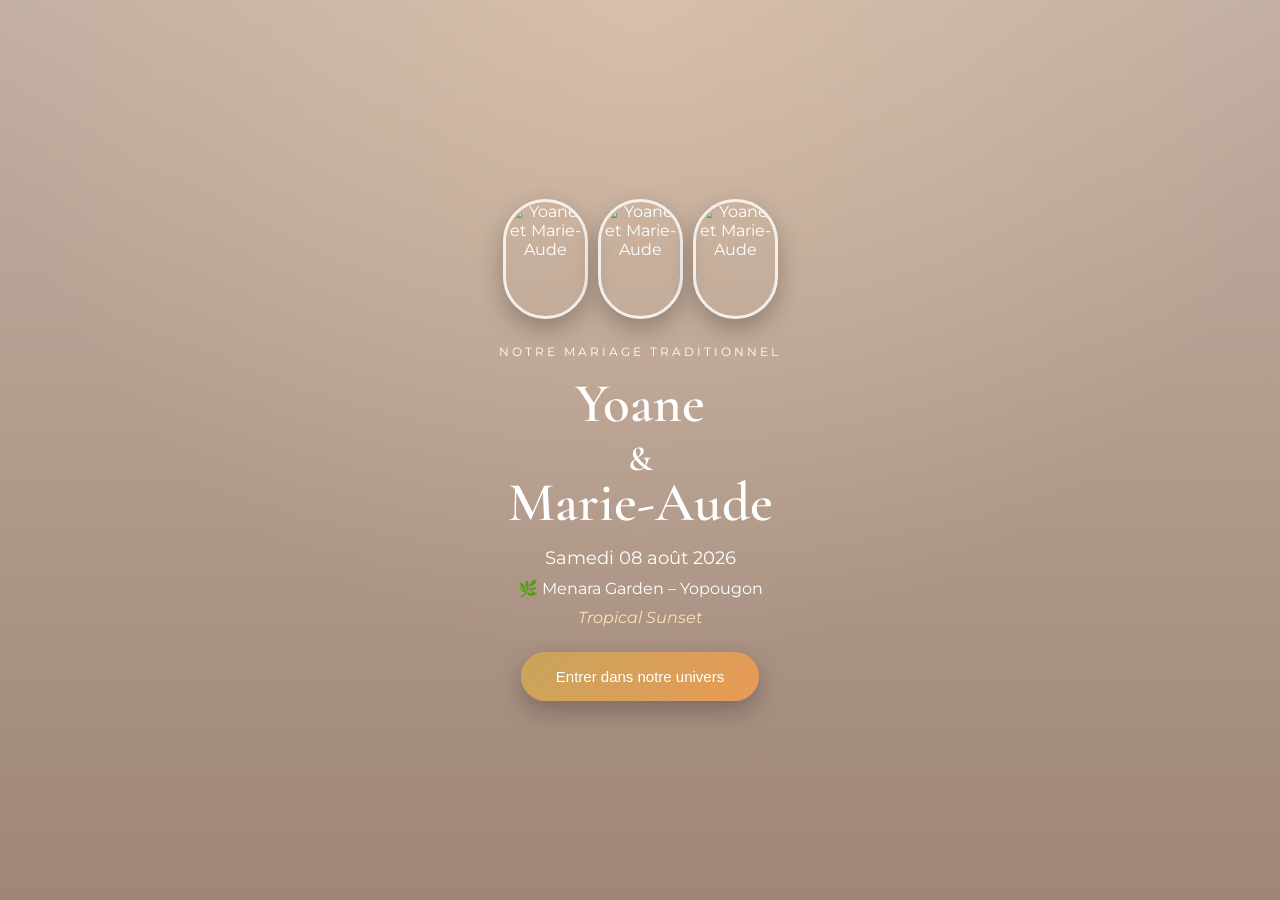
==== commit c80093a4: "Update theme color and restructure HTML content" ====
--- a/index.html
+++ b/index.html
@@ -1,370 +1,615 @@
 <!DOCTYPE html>
 <html lang="fr">
+
 <head>
+
     <meta charset="UTF-8">
+
     <meta name="viewport" content="width=device-width, initial-scale=1.0">
 
     <title>Yoane & Marie-Aude | Notre univers</title>
 
-    <meta name="theme-color" content="#D98B6C">
+    <meta name="theme-color" content="#d9826b">
+
     <meta name="description" content="Le guide digital du mariage de Yoane et Marie-Aude">
 
+    <link rel="manifest" href="manifest.json">
+
     <link rel="stylesheet" href="style.css">
+
 </head>
 
+
 <body>
 
+
 <div class="app">
 
-    <!-- ACCUEIL -->
-    <section class="hero">
-
-        <div class="overlay"></div>
-
-        <div class="hero-content">
-
-            <div class="photos-couple">
-
-                <img src="images/couple1.jpg" alt="Yoane et Marie-Aude">
-                <img src="images/couple2.jpg" alt="Yoane et Marie-Aude">
-                <img src="images/couple3.jpg" alt="Yoane et Marie-Aude">
-
-            </div>
-
-
-            <p class="small-title">
-                Notre mariage traditionnel
-            </p>
-
-            <h1>
-                Yoane<br>
-                <span>&</span><br>
-                Marie-Aude
-            </h1>
-
-
-            <p class="date">
-                Samedi 08 août 2026
-            </p>
-
-            <p class="location">
-                🌿 Menara Garden – Yopougon
-            </p>
-
-            <p class="theme">
-                Tropical Sunset
-            </p>
-
-
-            <button onclick="enterUniverse()">
-                Entrer dans notre univers
-            </button>
-
-        </div>
-
-    </section>
-
-
-
-    <!-- CONTENU APPLICATION -->
-
-    <main id="universe" class="hidden">
-
-
-        <!-- VERSET -->
-
-        <section class="verse card">
-
-            <p>
-                « Par-dessus tout, revêtez-vous de l’amour,
-                qui est le lien de la perfection. »
-            </p>
-
-            <span>
-                Colossiens 3:14
-            </span>
-
-        </section>
-
-
-
-
-        <!-- MENU APPLICATION -->
-
-        <section class="menu-grid">
-
-
-            <div class="app-card" onclick="showSection('table')">
-
-                <div class="icon">
-                    🔍
-                </div>
-
-                <h3>
-                    Trouver ma table
-                </h3>
-
-                <p>
-                    Retrouvez facilement votre emplacement.
-                </p>
-
-            </div>
-
-
-
-            <div class="app-card" onclick="showSection('food')">
-
-                <div class="icon">
-                    🍽️
-                </div>
-
-                <h3>
-                    Quelques saveurs
-                </h3>
-
-                <p>
-                    Découvrez les mets de notre réception.
-                </p>
-
-            </div>
-
-
-
-            <div class="app-card" onclick="showSection('gift')">
-
-                <div class="icon">
-                    🎁
-                </div>
-
-                <h3>
-                    Informations utiles
-                </h3>
-
-                <p>
-                    Quelques informations pratiques.
-                </p>
-
-            </div>
-
-
-
-            <div class="app-card" onclick="showSection('route')">
-
-                <div class="icon">
-                    🗺️
-                </div>
-
-                <h3>
-                    Itinéraire
-                </h3>
-
-                <p>
-                    Préparez votre arrivée.
-                </p>
-
-            </div>
-
-
-        </section>
-
-
-
-
-        <!-- TROUVER TABLE -->
-
-        <section id="table" class="content-section card hidden-section">
-
-
-            <h2>
-                🌿 Trouver ma table
-            </h2>
-
-
-            <p>
-                Entrez votre nom pour découvrir votre table.
-            </p>
-
-
-            <input 
-            id="searchGuest"
-            type="text"
-            placeholder="Votre prénom ou nom">
-
-
-            <button onclick="searchTable()">
-                Rechercher
-            </button>
-
-
-            <div id="result"></div>
-
-
-        </section>
-
-
-
-
-
-
-        <!-- SAVEURS -->
-
-        <section id="food" class="content-section card hidden-section">
-
-
-            <h2>
-                🌸 Quelques saveurs de notre réception 🌸
-            </h2>
-
-
-            <p>
-                Nous avons imaginé une réception aux couleurs
-                de nos traditions, avec une sélection de mets ivoiriens
-                et de saveurs appréciées de tous.
-            </p>
-
-
-            <h3>
-                🥗 Entrée
-            </h3>
-
-            <p>
-                Salade composée fraîche
-            </p>
-
-
-
-            <h3>
-                🍽️ Quelques plats traditionnels
-            </h3>
-
-            <ul>
-
-                <li>Tchep au poisson et au bœuf</li>
-
-                <li>Placali accompagné de sauce kopè</li>
-
-                <li>Foutou banane accompagné de sauce graine</li>
-
-                <li>Kplé accompagné de foutou manioc</li>
-
-                <li>Foutou igname accompagné de sauce gouagouassou</li>
-
-                <li>Poisson frit et poulet frit accompagnés d’alloco et de frites</li>
-
-                <li>Igname bouillie accompagné de sauce tomate</li>
-
-            </ul>
-
-
-
-            <h3>
-                🍰 Douceur
-            </h3>
-
-            <p>
-                Wedding cake
-            </p>
-
-
-
-            <h3>
-                🥤 Boissons
-            </h3>
-
-            <p>
-                Eau minérale • Jus naturels • Boissons gazeuses • Bières • Vins
-            </p>
-
-
-        </section>
-
-
-
-
-
-
-
-
-        <!-- INFORMATIONS -->
-
-        <section id="gift" class="content-section card hidden-section">
-
-
-            <h2>
-                🎁 Informations utiles
-            </h2>
-
-
-            <p>
-                Votre présence est le plus beau témoignage
-                d'affection que nous puissions recevoir.
-            </p>
-
-
-            <p>
-                Pour celles et ceux qui souhaiteraient néanmoins
-                nous offrir un présent, nous privilégions les cadeaux
-                en espèces, afin de pouvoir les emporter plus facilement
-                avec nous à notre retour à Dakar.
-            </p>
-
-
-            <p>
-                Un dispositif discret sera prévu lors de la réception.
-            </p>
-
-
-            <strong>
-                Merci du fond du cœur pour votre délicatesse.
-            </strong>
-
-
-        </section>
-
-
-
-
-
-
-
-        <!-- ITINERAIRE -->
-
-        <section id="route" class="content-section card hidden-section">
-
-
-            <h2>
-                🗺️ Itinéraire recommandé
-            </h2>
-
-
-            <p>
-                Retrouvez prochainement ici les conseils d'accès
-                actualisés pour rejoindre Menara Garden.
-            </p>
-
-
-            <a 
-            class="map-button"
-            href="https://maps.google.com"
-            target="_blank">
-
-                Ouvrir Google Maps
-
-            </a>
-
-
-        </section>
-
-
-
-    </main>
-
-
-</div>
+
+
+<!-- =====================
+     PAGE D'ACCUEIL
+===================== -->
+
+
+<section class="hero">
+
+
+<div class="overlay"></div>
+
+
+<div class="hero-content">
+
+
+<div class="photos-couple">
+
+
+<img src="images/couple1.jpg" alt="Yoane et Marie-Aude">
+
+<img src="images/couple2.jpg" alt="Yoane et Marie-Aude">
+
+<img src="images/couple3.jpg" alt="Yoane et Marie-Aude">
+
+
+</div>
+
+
+
+<p class="small-title">
+Notre mariage traditionnel
+</p>
+
+
+
+<h1>
+
+Yoane
+
+<br>
+
+<span>&</span>
+
+<br>
+
+Marie-Aude
+
+</h1>
+
+
+
+<p class="date">
+
+Samedi 08 août 2026
+
+</p>
+
+
+
+<p class="location">
+
+🌿 Menara Garden – Yopougon
+
+</p>
+
+
+
+<p class="theme">
+
+Tropical Sunset
+
+</p>
+
+
+
+<button onclick="enterUniverse()">
+
+Entrer dans notre univers
+
+</button>
+
+
+
+</div>
+
+
+</section>
+
+
+
+
+
+
+
+
+<!-- =====================
+     UNIVERS DIGITAL
+===================== -->
+
+
+<main id="universe" class="hidden">
+
+
+
+
+
+<section class="verse card">
+
+
+<p>
+
+« Par-dessus tout, revêtez-vous de l’amour,
+qui est le lien de la perfection. »
+
+</p>
+
+
+<span>
+
+Colossiens 3:14
+
+</span>
+
+
+</section>
+
+
+
+
+
+
+
+
+<section class="menu-grid">
+
+
+
+
+
+<div class="app-card" onclick="showSection('table')">
+
+
+<div class="icon">
+
+🔍
+
+</div>
+
+
+<h3>
+
+Trouver ma table
+
+</h3>
+
+
+<p>
+
+Retrouvez facilement votre table.
+
+</p>
+
+
+</div>
+
+
+
+
+
+
+
+<div class="app-card" onclick="showSection('food')">
+
+
+<div class="icon">
+
+🍽️
+
+</div>
+
+
+<h3>
+
+Quelques saveurs
+
+</h3>
+
+
+<p>
+
+Découvrez notre réception.
+
+</p>
+
+
+</div>
+
+
+
+
+
+
+
+<div class="app-card" onclick="showSection('gift')">
+
+
+<div class="icon">
+
+🎁
+
+</div>
+
+
+<h3>
+
+Informations utiles
+
+</h3>
+
+
+<p>
+
+Quelques informations pratiques.
+
+</p>
+
+
+</div>
+
+
+
+
+
+
+
+<div class="app-card" onclick="showSection('route')">
+
+
+<div class="icon">
+
+🗺️
+
+</div>
+
+
+<h3>
+
+Itinéraire
+
+</h3>
+
+
+<p>
+
+Préparez votre arrivée.
+
+</p>
+
+
+</div>
+
+
+
+
+
+
+</section>
+
+
+
+
+
+
+
+
+
+<!-- RECHERCHE TABLE -->
+
+
+<section id="table" class="content-section card hidden-section">
+
+
+<h2>
+
+🌿 Trouver ma table
+
+</h2>
+
+
+
+<p>
+
+Entrez votre nom pour découvrir votre table.
+
+</p>
+
+
+
+<input 
+id="searchGuest"
+type="text"
+placeholder="Votre prénom ou nom"
+>
+
+
+<button onclick="searchTable()">
+
+Rechercher
+
+</button>
+
+
+
+<div id="result">
+
+</div>
+
+
+</section>
+
+
+
+
+
+
+
+
+
+<!-- SAVEURS -->
+
+
+<section id="food" class="content-section card hidden-section">
+
+
+<h2>
+
+🌸 Quelques saveurs de notre réception 🌸
+
+</h2>
+
+
+
+<p>
+
+Nous avons imaginé une réception aux couleurs de nos traditions,
+avec une sélection de mets ivoiriens et de saveurs appréciées de tous.
+
+</p>
+
+
+
+
+<h3>
+🥗 Entrée
+</h3>
+
+
+<p>
+Salade composée fraîche
+</p>
+
+
+
+
+
+<h3>
+🍽️ Quelques plats traditionnels
+</h3>
+
+
+
+<ul>
+
+
+<li>
+Tchep au poisson et au bœuf
+</li>
+
+
+<li>
+Placali accompagné de sauce kopè
+</li>
+
+
+<li>
+Foutou banane accompagné de sauce graine
+</li>
+
+
+<li>
+Kplé accompagné de foutou manioc
+</li>
+
+
+<li>
+Foutou igname accompagné de sauce gouagouassou
+</li>
+
+
+<li>
+Poisson frit et poulet frit accompagnés d’alloco et de frites
+</li>
+
+
+<li>
+Igname bouillie accompagné de sauce tomate
+</li>
+
+
+</ul>
+
+
+
+
+
+<h3>
+🍰 Douceur
+</h3>
+
+
+<p>
+Wedding cake
+</p>
+
+
+
+
+<h3>
+🥤 Boissons
+</h3>
+
+
+<p>
+
+Eau minérale • Jus naturels • Boissons gazeuses • Bières • Vins
+
+</p>
+
+
+</section>
+
+
+
+
+
+
+
+
+
+<!-- INFORMATIONS -->
+
+
+<section id="gift" class="content-section card hidden-section">
+
+
+<h2>
+
+🎁 Informations utiles
+
+</h2>
+
+
+
+<p>
+
+Votre présence est le plus beau témoignage d'affection
+que nous puissions recevoir.
+
+</p>
+
+
+
+<p>
+
+Pour celles et ceux qui souhaiteraient néanmoins nous offrir un présent,
+nous privilégions les cadeaux en espèces, afin de pouvoir les emporter
+plus facilement avec nous à notre retour à Dakar.
+
+</p>
+
+
+
+<p>
+
+Un dispositif discret sera prévu lors de la réception.
+
+</p>
+
+
+
+<strong>
+
+Merci du fond du cœur pour votre délicatesse.
+
+</strong>
+
+
+</section>
+
+
+
+
+
+
+
+
+
+<!-- ITINERAIRE -->
+
+
+<section id="route" class="content-section card hidden-section">
+
+
+<h2>
+
+🗺️ Itinéraire recommandé
+
+</h2>
+
+
+
+<p>
+
+Retrouvez prochainement ici les conseils d'accès actualisés
+pour rejoindre Menara Garden.
+
+</p>
+
+
+
+<a class="map-button"
+href="https://maps.google.com"
+target="_blank">
+
+Ouvrir Google Maps
+
+</a>
+
+
+</section>
+
+
+
+
+
+
+</main>
+
+
+
+
+</div>
+
+
+
 
 
 
 <script src="script.js"></script>
 
+
+
+<script>
+
+
+if ("serviceWorker" in navigator) {
+
+
+window.addEventListener("load", function(){
+
+
+navigator.serviceWorker.register("service-worker.js");
+
+
+});
+
+
+}
+
+
+</script>
+
+
+
 </body>
+
 </html>
--- a/style.css
+++ b/style.css
@@ -0,0 +1,536 @@
+@import url('https://fonts.googleapis.com/css2?family=Cormorant+Garamond:wght@400;500;600;700&family=Montserrat:wght@300;400;500;600&display=swap');
+
+
+:root {
+
+    --ivoire: #fff8ef;
+    --peche: #f5c5aa;
+    --corail: #d9826b;
+    --orange: #e89a55;
+    --or: #c9a45c;
+    --texte: #5a4032;
+    --blanc: #ffffff;
+
+}
+
+
+
+* {
+
+    margin: 0;
+    padding: 0;
+    box-sizing: border-box;
+
+}
+
+
+
+body {
+
+    font-family: 'Montserrat', sans-serif;
+    background: var(--ivoire);
+    color: var(--texte);
+
+}
+
+
+
+.app {
+
+    width: 100%;
+    min-height: 100vh;
+
+}
+
+
+
+/* =========================
+   ACCUEIL IMMERSIF
+========================= */
+
+
+.hero {
+
+    min-height: 100vh;
+    position: relative;
+    display: flex;
+    align-items: center;
+    justify-content: center;
+
+    background:
+    linear-gradient(
+        rgba(80,40,20,.35),
+        rgba(80,40,20,.55)
+    ),
+    url("images/background.jpg");
+
+    background-size: cover;
+    background-position: center;
+
+}
+
+
+
+.overlay {
+
+    position:absolute;
+    inset:0;
+
+    background:
+    radial-gradient(
+        circle at top,
+        rgba(255,220,180,.35),
+        transparent 60%
+    );
+
+}
+
+
+
+.hero-content {
+
+    position: relative;
+    z-index: 2;
+
+    text-align:center;
+
+    color:white;
+
+    padding:30px;
+
+    animation: fadeUp 1.5s ease;
+
+}
+
+
+
+.photos-couple {
+
+    display:flex;
+
+    justify-content:center;
+
+    gap:10px;
+
+    margin-bottom:25px;
+
+}
+
+
+
+.photos-couple img {
+
+    width:85px;
+    height:120px;
+
+    object-fit:cover;
+
+    border-radius:50px;
+
+    border:3px solid rgba(255,255,255,.8);
+
+    box-shadow:0 10px 25px rgba(0,0,0,.25);
+
+}
+
+
+
+.small-title {
+
+    text-transform:uppercase;
+
+    letter-spacing:3px;
+
+    font-size:12px;
+
+}
+
+
+
+h1 {
+
+    font-family:'Cormorant Garamond',serif;
+
+    font-size:55px;
+
+    line-height:.9;
+
+    margin:20px 0;
+
+    font-weight:600;
+
+}
+
+
+
+h1 span {
+
+    font-size:35px;
+
+}
+
+
+
+.date {
+
+    font-size:18px;
+
+    margin-top:15px;
+
+}
+
+
+
+.location {
+
+    margin:10px;
+
+}
+
+
+
+.theme {
+
+    font-style:italic;
+
+    color:#ffe1b3;
+
+}
+
+
+
+button {
+
+
+    margin-top:25px;
+
+    padding:16px 35px;
+
+    border-radius:40px;
+
+    border:none;
+
+    background:
+    linear-gradient(
+    135deg,
+    var(--or),
+    var(--orange)
+    );
+
+    color:white;
+
+    font-size:15px;
+
+    cursor:pointer;
+
+    box-shadow:
+    0 10px 25px rgba(0,0,0,.25);
+
+    transition:.3s;
+
+}
+
+
+
+button:hover {
+
+    transform:translateY(-3px);
+
+}
+
+
+
+/* =========================
+   APPLICATION
+========================= */
+
+
+main {
+
+    padding:25px;
+
+}
+
+
+
+.card {
+
+    background:white;
+
+    border-radius:30px;
+
+    padding:25px;
+
+    margin-bottom:25px;
+
+    box-shadow:
+    0 15px 35px rgba(120,70,40,.12);
+
+}
+
+
+
+.verse {
+
+    text-align:center;
+
+    font-family:'Cormorant Garamond',serif;
+
+    font-size:22px;
+
+}
+
+
+
+.verse span {
+
+    display:block;
+
+    margin-top:15px;
+
+    color:var(--corail);
+
+    font-family:'Montserrat';
+
+    font-size:13px;
+
+}
+
+
+
+
+
+.menu-grid {
+
+    display:grid;
+
+    grid-template-columns:repeat(2,1fr);
+
+    gap:18px;
+
+}
+
+
+
+.app-card {
+
+    background:
+    linear-gradient(
+    145deg,
+    #fff,
+    #fff1e6
+    );
+
+    padding:22px;
+
+    border-radius:25px;
+
+    text-align:center;
+
+    cursor:pointer;
+
+    transition:.3s;
+
+}
+
+
+
+.app-card:hover {
+
+    transform:translateY(-5px);
+
+}
+
+
+
+.icon {
+
+    font-size:35px;
+
+    margin-bottom:10px;
+
+}
+
+
+
+.app-card h3 {
+
+    font-family:'Cormorant Garamond';
+
+    font-size:25px;
+
+}
+
+
+
+.app-card p {
+
+    font-size:12px;
+
+}
+
+
+
+
+
+/* =========================
+ SECTIONS
+========================= */
+
+
+.hidden,
+.hidden-section {
+
+    display:none;
+
+}
+
+
+
+.content-section h2 {
+
+    font-family:'Cormorant Garamond';
+
+    font-size:32px;
+
+    margin-bottom:20px;
+
+}
+
+
+
+.content-section h3 {
+
+    margin-top:25px;
+
+    color:var(--corail);
+
+}
+
+
+
+ul {
+
+    padding-left:20px;
+
+}
+
+
+
+li {
+
+    margin:10px 0;
+
+}
+
+
+
+input {
+
+    width:100%;
+
+    padding:15px;
+
+    border-radius:30px;
+
+    border:1px solid #ddd;
+
+    margin-top:20px;
+
+    font-size:15px;
+
+}
+
+
+
+
+
+.map-button {
+
+    display:inline-block;
+
+    margin-top:20px;
+
+    background:var(--corail);
+
+    color:white;
+
+    padding:15px 25px;
+
+    border-radius:30px;
+
+    text-decoration:none;
+
+}
+
+
+
+
+
+/* ANIMATION */
+
+
+@keyframes fadeUp {
+
+
+from {
+
+    opacity:0;
+
+    transform:translateY(30px);
+
+}
+
+
+to {
+
+    opacity:1;
+
+    transform:translateY(0);
+
+}
+
+
+}
+
+
+
+
+
+/* MOBILE */
+
+@media(max-width:600px){
+
+
+h1 {
+
+    font-size:48px;
+
+}
+
+
+.menu-grid {
+
+    grid-template-columns:1fr;
+
+}
+
+
+.photos-couple img {
+
+    width:75px;
+
+    height:105px;
+
+}
+
+
+main {
+
+    padding:15px;
+
+}
+
+
+
+}
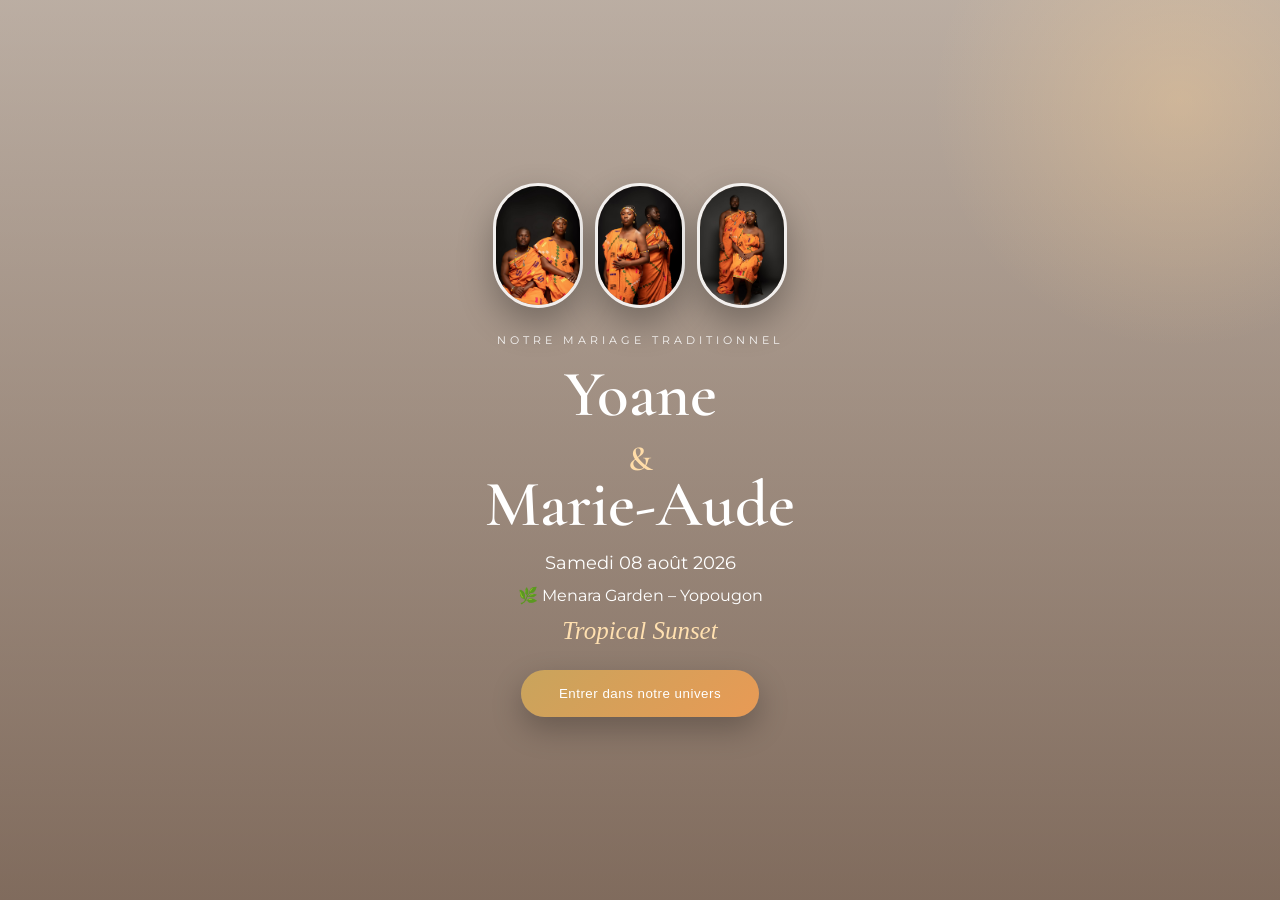
==== commit 57a91c29: "Mise à jour : rendre les images visibles (chemins corrigés), lien Google Maps vers Menara Garden, am" ====
--- a/index.html
+++ b/index.html
@@ -9,7 +9,7 @@
 
     <title>Yoane & Marie-Aude | Notre univers</title>
 
-    <meta name="theme-color" content="#d9826b">
+    <meta name="theme-color" content="#ff7e5f">
 
     <meta name="description" content="Le guide digital du mariage de Yoane et Marie-Aude">
 
@@ -44,11 +44,11 @@
 <div class="photos-couple">
 
 
-<img src="images/couple1.jpg" alt="Yoane et Marie-Aude">
-
-<img src="images/couple2.jpg" alt="Yoane et Marie-Aude">
-
-<img src="images/couple3.jpg" alt="Yoane et Marie-Aude">
+<img src="Couple1.jpg" alt="Yoane et Marie-Aude">
+
+<img src="Couple2.jpg" alt="Yoane et Marie-Aude">
+
+<img src="Couple3.jpg" alt="Yoane et Marie-Aude">
 
 
 </div>
@@ -158,7 +158,6 @@
 
 
 
-
 <section class="menu-grid">
 
 
@@ -261,7 +260,7 @@
 
 
 
-<div class="app-card" onclick="showSection('route')">
+<div class="app-card" onclick="openMap()">
 
 
 <div class="icon">
@@ -286,6 +285,7 @@
 
 
 </div>
+
 
 
 
@@ -338,7 +338,6 @@
 </button>
 
 
-
 <div id="result">
 
 </div>
@@ -377,7 +376,6 @@
 
 
 
-
 <h3>
 🥗 Entrée
 </h3>
@@ -396,74 +394,55 @@
 </h3>
 
 
-
 <ul>
 
-
 <li>
 Tchep au poisson et au bœuf
 </li>
 
-
 <li>
 Placali accompagné de sauce kopè
 </li>
 
-
 <li>
 Foutou banane accompagné de sauce graine
 </li>
 
-
 <li>
 Kplé accompagné de foutou manioc
 </li>
 
-
 <li>
 Foutou igname accompagné de sauce gouagouassou
 </li>
 
-
 <li>
 Poisson frit et poulet frit accompagnés d’alloco et de frites
 </li>
 
-
 <li>
 Igname bouillie accompagné de sauce tomate
 </li>
 
-
 </ul>
 
 
-
-
-
 <h3>
 🍰 Douceur
 </h3>
 
-
 <p>
 Wedding cake
 </p>
 
 
-
-
 <h3>
 🥤 Boissons
 </h3>
 
-
-<p>
-
+<p>
 Eau minérale • Jus naturels • Boissons gazeuses • Bières • Vins
-
-</p>
-
+</p>
 
 </section>
 
@@ -486,7 +465,6 @@
 🎁 Informations utiles
 
 </h2>
-
 
 
 <p>
@@ -495,7 +473,6 @@
 que nous puissions recevoir.
 
 </p>
-
 
 
 <p>
@@ -507,22 +484,18 @@
 </p>
 
 
-
 <p>
 
 Un dispositif discret sera prévu lors de la réception.
 
 </p>
 
-
-
 <strong>
 
 Merci du fond du cœur pour votre délicatesse.
 
 </strong>
 
-
 </section>
 
 
@@ -544,7 +517,6 @@
 🗺️ Itinéraire recommandé
 
 </h2>
-
 
 
 <p>
@@ -555,12 +527,17 @@
 </p>
 
 
+<p>
+
+Vous pouvez ouvrir l’itinéraire directement dans Google Maps :
+
+</p>
 
 <a class="map-button"
-href="https://maps.google.com"
-target="_blank">
-
-Ouvrir Google Maps
+href="https://maps.app.goo.gl/PRT33PHSLhgVpBhR9"
+target="_blank" rel="noopener noreferrer">
+
+Ouvrir Google Maps — Menara Garden
 
 </a>
 
@@ -571,7 +548,6 @@
 
 
 
-
 </main>
 
 
@@ -582,12 +558,9 @@
 
 
 
-
-
 <script src="script.js"></script>
 
 
-
 <script>
 
 
--- a/style.css
+++ b/style.css
@@ -3,13 +3,14 @@
 
 :root {
 
-    --ivoire: #fff8ef;
-    --peche: #f5c5aa;
-    --corail: #d9826b;
-    --orange: #e89a55;
-    --or: #c9a45c;
-    --texte: #5a4032;
-    --blanc: #ffffff;
+    --ivory:#fff8ef;
+    --sand:#f6dfc7;
+    --peach:#f3b996;
+    --coral:#d9826b;
+    --sunset:#e89a55;
+    --gold:#c9a45c;
+    --brown:#604333;
+    --white:#ffffff;
 
 }
 
@@ -17,9 +18,17 @@
 
 * {
 
-    margin: 0;
-    padding: 0;
-    box-sizing: border-box;
+    margin:0;
+    padding:0;
+    box-sizing:border-box;
+
+}
+
+
+
+html {
+
+    scroll-behavior:smooth;
 
 }
 
@@ -27,510 +36,925 @@
 
 body {
 
-    font-family: 'Montserrat', sans-serif;
-    background: var(--ivoire);
-    color: var(--texte);
-
-}
-
-
-
-.app {
-
-    width: 100%;
-    min-height: 100vh;
-
-}
-
-
-
-/* =========================
-   ACCUEIL IMMERSIF
-========================= */
-
-
-.hero {
-
-    min-height: 100vh;
-    position: relative;
-    display: flex;
-    align-items: center;
-    justify-content: center;
+    font-family:'Montserrat',sans-serif;
 
     background:
     linear-gradient(
-        rgba(80,40,20,.35),
-        rgba(80,40,20,.55)
+    180deg,
+    #fff8ef,
+    #fff2e5
+    );
+
+    color:var(--brown);
+
+}
+
+
+
+
+
+/* =========================
+   ACCUEIL PREMIUM
+========================= */
+
+
+.hero {
+
+
+    min-height:100vh;
+
+    display:flex;
+
+    justify-content:center;
+
+    align-items:center;
+
+
+    position:relative;
+
+
+    overflow:hidden;
+
+
+    background:
+
+    linear-gradient(
+    rgba(60,35,20,.35),
+    rgba(60,35,20,.65)
     ),
+
     url("images/background.jpg");
 
-    background-size: cover;
-    background-position: center;
-
-}
-
-
-
-.overlay {
+
+    background-size:cover;
+
+    background-position:center;
+
+
+}
+
+
+
+.hero::before {
+
+
+    content:"";
 
     position:absolute;
+
+    width:500px;
+
+    height:500px;
+
+    background:
+
+    radial-gradient(
+    circle,
+    rgba(255,210,150,.35),
+    transparent 70%
+    );
+
+
+    top:-150px;
+
+    right:-150px;
+
+
+    animation:lightMove 8s infinite alternate;
+
+
+}
+
+
+
+.hero-content {
+
+
+    position:relative;
+
+    z-index:2;
+
+    text-align:center;
+
+    color:white;
+
+    padding:25px;
+
+    animation:fadeIn 1.5s ease;
+
+
+}
+
+
+
+
+.photos-couple {
+
+
+    display:flex;
+
+    justify-content:center;
+
+    gap:12px;
+
+    margin-bottom:25px;
+
+
+}
+
+
+
+.photos-couple img {
+
+
+    width:90px;
+
+    height:125px;
+
+    object-fit:cover;
+
+
+    border-radius:60px;
+
+
+    border:
+
+    3px solid rgba(255,255,255,.85);
+
+
+    box-shadow:
+
+    0 15px 35px rgba(0,0,0,.3);
+
+
+}
+
+
+
+.small-title {
+
+
+    letter-spacing:4px;
+
+    text-transform:uppercase;
+
+    font-size:11px;
+
+    opacity:.9;
+
+
+}
+
+
+
+h1 {
+
+
+    font-family:
+
+    'Cormorant Garamond',
+    serif;
+
+
+    font-size:65px;
+
+    line-height:.85;
+
+
+    margin:20px 0;
+
+
+    font-weight:600;
+
+
+}
+
+
+
+h1 span {
+
+
+    font-size:35px;
+
+    color:#ffdca8;
+
+
+}
+
+
+
+.date {
+
+
+    font-size:18px;
+
+}
+
+
+
+.location {
+
+
+    margin:12px;
+
+}
+
+
+
+.theme {
+
+
+    font-family:'Cormorant Garamond';
+
+    font-size:25px;
+
+    color:#ffe0b0;
+
+    font-style:italic;
+
+}
+
+
+
+
+
+button {
+
+
+    margin-top:25px;
+
+
+    padding:16px 38px;
+
+
+    border-radius:50px;
+
+
+    border:none;
+
+
+    background:
+
+    linear-gradient(
+    135deg,
+    var(--gold),
+    var(--sunset)
+    );
+
+
+    color:white;
+
+
+    font-weight:500;
+
+
+    letter-spacing:.5px;
+
+
+    cursor:pointer;
+
+
+    box-shadow:
+
+    0 12px 30px rgba(0,0,0,.25);
+
+
+    transition:.4s;
+
+
+}
+
+
+
+button:hover {
+
+
+    transform:translateY(-5px);
+
+
+}
+
+
+
+
+
+/* =========================
+ APPLICATION
+========================= */
+
+
+main {
+
+
+    padding:20px;
+
+}
+
+
+
+.card {
+
+
+    background:
+
+    rgba(255,255,255,.85);
+
+
+    backdrop-filter:blur(12px);
+
+
+    border-radius:35px;
+
+
+    padding:28px;
+
+
+    margin-bottom:25px;
+
+
+    box-shadow:
+
+    0 20px 45px rgba(120,70,40,.12);
+
+
+}
+
+
+
+.verse {
+
+
+    text-align:center;
+
+
+    font-family:
+
+    'Cormorant Garamond',
+    serif;
+
+
+    font-size:25px;
+
+
+}
+
+
+
+.verse span {
+
+
+    display:block;
+
+    margin-top:15px;
+
+
+    font-family:'Montserrat';
+
+
+    color:var(--coral);
+
+
+    font-size:13px;
+
+
+}
+
+
+
+
+
+/* CARTES */
+
+
+.menu-grid {
+
+
+    display:grid;
+
+
+    grid-template-columns:repeat(2,1fr);
+
+
+    gap:18px;
+
+
+}
+
+
+
+.app-card {
+
+
+    background:
+
+
+    linear-gradient(
+    145deg,
+    white,
+    #fff0df
+    );
+
+
+    border-radius:30px;
+
+
+    padding:25px 18px;
+
+
+    text-align:center;
+
+
+    cursor:pointer;
+
+
+    box-shadow:
+
+    0 12px 25px rgba(0,0,0,.06);
+
+
+    transition:.35s;
+
+
+}
+
+
+
+.app-card:hover {
+
+
+    transform:translateY(-7px);
+
+
+}
+
+
+
+.icon {
+
+
+    font-size:38px;
+
+    margin-bottom:15px;
+
+
+}
+
+
+
+.app-card h3 {
+
+
+    font-family:
+
+    'Cormorant Garamond';
+
+
+    font-size:28px;
+
+
+}
+
+
+
+
+
+/* CONTENU */
+
+
+.hidden,
+
+.hidden-section {
+
+
+    display:none;
+
+}
+
+
+
+.content-section h2 {
+
+
+    font-family:
+
+    'Cormorant Garamond';
+
+
+    font-size:35px;
+
+
+}
+
+
+
+.content-section h3 {
+
+
+    color:var(--coral);
+
+    margin-top:25px;
+
+
+}
+
+
+
+input {
+
+
+    width:100%;
+
+
+    padding:16px;
+
+
+    border-radius:40px;
+
+
+    border:
+
+    1px solid #ead6c5;
+
+
+    margin-top:20px;
+
+
+    outline:none;
+
+
+}
+
+
+
+
+
+.map-button {
+
+
+    display:inline-block;
+
+
+    margin-top:20px;
+
+
+    padding:15px 28px;
+
+
+    background:var(--coral);
+
+
+    color:white;
+
+
+    border-radius:40px;
+
+
+    text-decoration:none;
+
+
+}
+
+
+
+
+
+/* ANIMATIONS */
+
+
+@keyframes fadeIn {
+
+
+from {
+
+opacity:0;
+
+transform:translateY(30px);
+
+}
+
+
+to {
+
+opacity:1;
+
+transform:translateY(0);
+
+}
+
+
+}
+
+
+
+@keyframes lightMove {
+
+
+from {
+
+transform:translate(0,0);
+
+}
+
+
+to {
+
+transform:translate(-60px,60px);
+
+}
+
+
+}
+
+
+
+
+
+/* MOBILE */
+
+
+@media(max-width:600px){
+
+
+h1 {
+
+font-size:52px;
+
+}
+
+
+.menu-grid {
+
+grid-template-columns:1fr;
+
+}
+
+
+.photos-couple img {
+
+
+width:75px;
+
+height:110px;
+
+
+}
+
+
+main {
+
+padding:15px;
+
+}
+
+
+.card {
+
+border-radius:28px;
+
+}
+
+
+} 
+/* =========================
+   LOADER PREMIUM
+========================= */
+
+
+#loader {
+
+    position:fixed;
+
     inset:0;
-
-    background:
-    radial-gradient(
-        circle at top,
-        rgba(255,220,180,.35),
-        transparent 60%
-    );
-
-}
-
-
-
-.hero-content {
-
-    position: relative;
-    z-index: 2;
-
-    text-align:center;
-
-    color:white;
-
-    padding:30px;
-
-    animation: fadeUp 1.5s ease;
-
-}
-
-
-
-.photos-couple {
-
-    display:flex;
-
-    justify-content:center;
-
-    gap:10px;
-
-    margin-bottom:25px;
-
-}
-
-
-
-.photos-couple img {
-
-    width:85px;
-    height:120px;
-
-    object-fit:cover;
-
-    border-radius:50px;
-
-    border:3px solid rgba(255,255,255,.8);
-
-    box-shadow:0 10px 25px rgba(0,0,0,.25);
-
-}
-
-
-
-.small-title {
-
-    text-transform:uppercase;
-
-    letter-spacing:3px;
-
-    font-size:12px;
-
-}
-
-
-
-h1 {
-
-    font-family:'Cormorant Garamond',serif;
-
-    font-size:55px;
-
-    line-height:.9;
-
-    margin:20px 0;
-
-    font-weight:600;
-
-}
-
-
-
-h1 span {
-
-    font-size:35px;
-
-}
-
-
-
-.date {
-
-    font-size:18px;
-
-    margin-top:15px;
-
-}
-
-
-
-.location {
-
-    margin:10px;
-
-}
-
-
-
-.theme {
-
-    font-style:italic;
-
-    color:#ffe1b3;
-
-}
-
-
-
-button {
-
-
-    margin-top:25px;
-
-    padding:16px 35px;
-
-    border-radius:40px;
-
-    border:none;
 
     background:
     linear-gradient(
     135deg,
-    var(--or),
-    var(--orange)
+    #fff3e6,
+    #f6c8ad
     );
 
-    color:white;
-
-    font-size:15px;
-
-    cursor:pointer;
-
-    box-shadow:
-    0 10px 25px rgba(0,0,0,.25);
-
-    transition:.3s;
-
-}
-
-
-
-button:hover {
-
-    transform:translateY(-3px);
-
-}
-
-
-
-/* =========================
-   APPLICATION
-========================= */
-
-
-main {
-
-    padding:25px;
-
-}
-
-
-
-.card {
-
-    background:white;
-
-    border-radius:30px;
-
-    padding:25px;
-
-    margin-bottom:25px;
-
-    box-shadow:
-    0 15px 35px rgba(120,70,40,.12);
-
-}
-
-
-
-.verse {
-
-    text-align:center;
-
-    font-family:'Cormorant Garamond',serif;
-
-    font-size:22px;
-
-}
-
-
-
-.verse span {
-
-    display:block;
-
-    margin-top:15px;
-
-    color:var(--corail);
-
-    font-family:'Montserrat';
-
-    font-size:13px;
-
-}
-
-
-
-
-
-.menu-grid {
-
-    display:grid;
-
-    grid-template-columns:repeat(2,1fr);
-
-    gap:18px;
-
-}
-
+    display:flex;
+
+    flex-direction:column;
+
+    justify-content:center;
+
+    align-items:center;
+
+    z-index:9999;
+
+    animation:hideLoader 1s ease 2.5s forwards;
+
+}
+
+
+
+.monogram {
+
+    font-family:
+    'Cormorant Garamond',
+    serif;
+
+    font-size:80px;
+
+    color:#c9a45c;
+
+}
+
+
+
+.monogram span {
+
+    font-size:45px;
+
+}
+
+
+
+#loader p {
+
+    letter-spacing:4px;
+
+    text-transform:uppercase;
+
+    font-size:12px;
+
+    color:#604333;
+
+}
+
+
+
+
+
+@keyframes hideLoader {
+
+
+to {
+
+opacity:0;
+
+visibility:hidden;
+
+}
+
+
+}
+
+
+
+
+
+
+
+/* Apparition des cartes */
 
 
 .app-card {
 
-    background:
-    linear-gradient(
-    145deg,
-    #fff,
-    #fff1e6
-    );
-
-    padding:22px;
-
-    border-radius:25px;
-
-    text-align:center;
-
-    cursor:pointer;
-
-    transition:.3s;
-
-}
-
-
-
-.app-card:hover {
-
-    transform:translateY(-5px);
-
-}
-
-
-
-.icon {
-
-    font-size:35px;
-
-    margin-bottom:10px;
-
-}
-
-
-
-.app-card h3 {
-
-    font-family:'Cormorant Garamond';
-
-    font-size:25px;
-
-}
-
-
-
-.app-card p {
-
-    font-size:12px;
-
-}
-
-
-
-
-
-/* =========================
- SECTIONS
-========================= */
-
-
-.hidden,
-.hidden-section {
-
-    display:none;
-
-}
-
-
-
-.content-section h2 {
-
-    font-family:'Cormorant Garamond';
-
-    font-size:32px;
-
-    margin-bottom:20px;
-
-}
-
-
-
-.content-section h3 {
-
-    margin-top:25px;
-
-    color:var(--corail);
-
-}
-
-
-
-ul {
-
-    padding-left:20px;
-
-}
-
-
-
-li {
-
-    margin:10px 0;
-
-}
-
-
-
-input {
-
-    width:100%;
-
-    padding:15px;
-
-    border-radius:30px;
-
-    border:1px solid #ddd;
-
-    margin-top:20px;
-
-    font-size:15px;
-
-}
-
-
-
-
-
-.map-button {
-
-    display:inline-block;
-
-    margin-top:20px;
-
-    background:var(--corail);
-
-    color:white;
-
-    padding:15px 25px;
-
-    border-radius:30px;
-
-    text-decoration:none;
-
-}
-
-
-
-
-
-/* ANIMATION */
-
-
-@keyframes fadeUp {
+animation:
+
+cardAppear .8s ease both;
+
+}
+
+
+
+.app-card:nth-child(2){
+
+animation-delay:.15s;
+
+}
+
+
+.app-card:nth-child(3){
+
+animation-delay:.3s;
+
+}
+
+
+.app-card:nth-child(4){
+
+animation-delay:.45s;
+
+}
+
+
+
+@keyframes cardAppear {
 
 
 from {
 
-    opacity:0;
-
-    transform:translateY(30px);
+opacity:0;
+
+transform:translateY(30px);
 
 }
 
 
 to {
 
-    opacity:1;
-
-    transform:translateY(0);
-
-}
-
-
-}
-
-
-
-
-
-/* MOBILE */
-
-@media(max-width:600px){
-
-
-h1 {
-
-    font-size:48px;
-
-}
-
-
-.menu-grid {
-
-    grid-template-columns:1fr;
-
-}
-
-
-.photos-couple img {
-
-    width:75px;
-
-    height:105px;
-
-}
-
-
-main {
-
-    padding:15px;
-
-}
-
-
-
-}
+opacity:1;
+
+transform:translateY(0);
+
+}
+
+
+}
+
+
+
+
+
+
+
+/* Résultat invité */
+
+
+.guest-result {
+
+
+margin-top:25px;
+
+
+padding:25px;
+
+
+border-radius:30px;
+
+
+background:
+
+linear-gradient(
+145deg,
+#fff8ef,
+white
+);
+
+
+text-align:center;
+
+
+box-shadow:
+
+0 15px 30px rgba(0,0,0,.08);
+
+
+}
+
+
+
+.guest-result h3 {
+
+
+font-family:
+'Cormorant Garamond';
+
+
+font-size:32px;
+
+
+color:#d9826b;
+
+
+}
+
+
+
+.guest-result h2 {
+
+
+margin-top:20px;
+
+color:#c9a45c;
+
+
+}
+
+
+
+
+
+
+
+/* Boutons de choix invités */
+
+
+.choice {
+
+
+display:block;
+
+width:100%;
+
+margin:10px 0;
+
+background:#d9826b;
+
+}
+
+
+
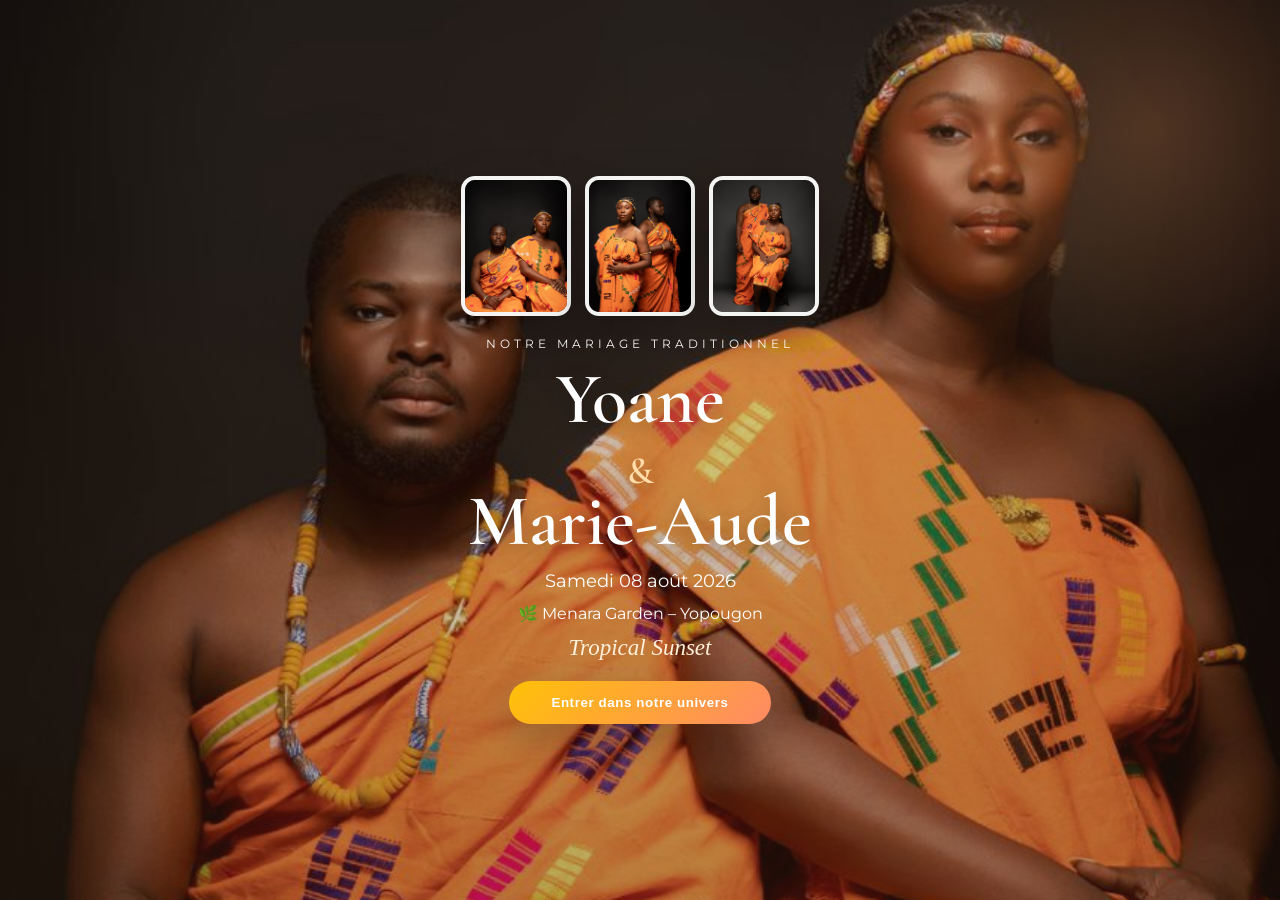
==== commit 7533fb9e: "Appliquer changements: images à la racine, maps link, theme-color" ====
--- a/index.html
+++ b/index.html
@@ -9,7 +9,7 @@
 
     <title>Yoane & Marie-Aude | Notre univers</title>
 
-    <meta name="theme-color" content="#ff7e5f">
+    <meta name="theme-color" content="#ff8a65">
 
     <meta name="description" content="Le guide digital du mariage de Yoane et Marie-Aude">
 
@@ -120,7 +120,6 @@
 
 
 
-
 <!-- =====================
      UNIVERS DIGITAL
 ===================== -->
@@ -155,15 +154,11 @@
 
 
 
-
-
-
 <section class="menu-grid">
 
 
 
 
-
 <div class="app-card" onclick="showSection('table')">
 
 
@@ -193,9 +188,6 @@
 
 
 
-
-
-
 <div class="app-card" onclick="showSection('food')">
 
 
@@ -225,9 +217,6 @@
 
 
 
-
-
-
 <div class="app-card" onclick="showSection('gift')">
 
 
@@ -257,10 +246,7 @@
 
 
 
-
-
-
-<div class="app-card" onclick="openMap()">
+<div class="app-card" onclick="showSection('route')">
 
 
 <div class="icon">
@@ -289,15 +275,7 @@
 
 
 
-
-
-
-</section>
-
-
-
-
-
+</section>
 
 
 
@@ -315,13 +293,11 @@
 </h2>
 
 
-
 <p>
 
 Entrez votre nom pour découvrir votre table.
 
 </p>
-
 
 
 <input 
@@ -348,11 +324,6 @@
 
 
 
-
-
-
-
-
 <!-- SAVEURS -->
 
 
@@ -364,7 +335,6 @@
 🌸 Quelques saveurs de notre réception 🌸
 
 </h2>
-
 
 
 <p>
@@ -375,58 +345,29 @@
 </p>
 
 
-
 <h3>
 🥗 Entrée
 </h3>
 
-
 <p>
 Salade composée fraîche
 </p>
 
 
-
-
-
 <h3>
 🍽️ Quelques plats traditionnels
 </h3>
 
-
 <ul>
-
-<li>
-Tchep au poisson et au bœuf
-</li>
-
-<li>
-Placali accompagné de sauce kopè
-</li>
-
-<li>
-Foutou banane accompagné de sauce graine
-</li>
-
-<li>
-Kplé accompagné de foutou manioc
-</li>
-
-<li>
-Foutou igname accompagné de sauce gouagouassou
-</li>
-
-<li>
-Poisson frit et poulet frit accompagnés d’alloco et de frites
-</li>
-
-<li>
-Igname bouillie accompagné de sauce tomate
-</li>
-
+<li>Tchep au poisson et au bœuf</li>
+<li>Placali accompagné de sauce kopè</li>
+<li>Foutou banane accompagné de sauce graine</li>
+<li>Kplé accompagné de foutou manioc</li>
+<li>Foutou igname accompagné de sauce gouagouassou</li>
+<li>Poisson frit et poulet frit accompagnés d’alloco et de frites</li>
+<li>Igname bouillie accompagné de sauce tomate</li>
 </ul>
 
-
 <h3>
 🍰 Douceur
 </h3>
@@ -435,7 +376,6 @@
 Wedding cake
 </p>
 
-
 <h3>
 🥤 Boissons
 </h3>
@@ -448,12 +388,6 @@
 
 
 
-
-
-
-
-
-
 <!-- INFORMATIONS -->
 
 
@@ -466,43 +400,26 @@
 
 </h2>
 
-
-<p>
-
+<p>
 Votre présence est le plus beau témoignage d'affection
 que nous puissions recevoir.
-
-</p>
-
-
-<p>
-
+</p>
+
+<p>
 Pour celles et ceux qui souhaiteraient néanmoins nous offrir un présent,
 nous privilégions les cadeaux en espèces, afin de pouvoir les emporter
 plus facilement avec nous à notre retour à Dakar.
-
-</p>
-
-
-<p>
-
+</p>
+
+<p>
 Un dispositif discret sera prévu lors de la réception.
-
 </p>
 
 <strong>
-
 Merci du fond du cœur pour votre délicatesse.
-
 </strong>
 
 </section>
-
-
-
-
-
-
 
 
 
@@ -546,16 +463,11 @@
 
 
 
-
-
 </main>
 
 
 
-
-</div>
-
-
+</div>
 
 
 <script src="script.js"></script>
@@ -563,26 +475,19 @@
 
 <script>
 
-
 if ("serviceWorker" in navigator) {
 
-
 window.addEventListener("load", function(){
 
-
 navigator.serviceWorker.register("service-worker.js");
 
-
 });
 
-
 }
 
-
 </script>
 
 
-
 </body>
 
 </html>
--- a/style.css
+++ b/style.css
@@ -1,20 +1,17 @@
 @import url('https://fonts.googleapis.com/css2?family=Cormorant+Garamond:wght@400;500;600;700&family=Montserrat:wght@300;400;500;600&display=swap');
-
 
 :root {
 
     --ivory:#fff8ef;
     --sand:#f6dfc7;
     --peach:#f3b996;
-    --coral:#d9826b;
-    --sunset:#e89a55;
-    --gold:#c9a45c;
-    --brown:#604333;
+    --coral:#ff7043; /* plus vif */
+    --sunset:#ff8a65; /* sunset plus chaud */
+    --gold:#ffc107;
+    --brown:#4a2f21;
     --white:#ffffff;
 
 }
-
-
 
 * {
 
@@ -24,15 +21,11 @@
 
 }
 
-
-
 html {
 
     scroll-behavior:smooth;
 
 }
-
-
 
 body {
 
@@ -49,18 +42,12 @@
 
 }
 
-
-
-
-
 /* =========================
    ACCUEIL PREMIUM
 ========================= */
 
-
 .hero {
 
-
     min-height:100vh;
 
     display:flex;
@@ -69,67 +56,53 @@
 
     align-items:center;
 
-
     position:relative;
 
-
     overflow:hidden;
 
-
     background:
 
     linear-gradient(
-    rgba(60,35,20,.35),
-    rgba(60,35,20,.65)
+    rgba(60,35,20,.15),
+    rgba(60,35,20,.35)
     ),
 
-    url("images/background.jpg");
-
+    url("Couple1.jpg"); /* image de couverture dans le repo */
 
     background-size:cover;
 
     background-position:center;
 
-
-}
-
-
+}
 
 .hero::before {
 
-
     content:"";
 
     position:absolute;
 
-    width:500px;
-
-    height:500px;
+    width:700px;
+
+    height:700px;
 
     background:
 
     radial-gradient(
     circle,
-    rgba(255,210,150,.35),
-    transparent 70%
+    rgba(255,160,100,.25),
+    transparent 60%
     );
 
-
-    top:-150px;
-
-    right:-150px;
-
+    top:-220px;
+
+    right:-220px;
 
     animation:lightMove 8s infinite alternate;
 
-
-}
-
-
+}
 
 .hero-content {
 
-
     position:relative;
 
     z-index:2;
@@ -142,819 +115,191 @@
 
     animation:fadeIn 1.5s ease;
 
-
-}
-
-
-
+    max-width:980px;
+
+}
 
 .photos-couple {
 
-
     display:flex;
 
     justify-content:center;
 
-    gap:12px;
-
-    margin-bottom:25px;
-
-
-}
-
-
+    gap:14px;
+
+    margin-bottom:20px;
+
+}
 
 .photos-couple img {
 
-
-    width:90px;
-
-    height:125px;
+    width:110px;
+
+    height:140px;
 
     object-fit:cover;
 
-
-    border-radius:60px;
-
-
-    border:
-
-    3px solid rgba(255,255,255,.85);
-
-
-    box-shadow:
-
-    0 15px 35px rgba(0,0,0,.3);
-
-
-}
-
-
+    border-radius:14px; /* coins moins arrondis pour un look moderne */
+
+    border:4px solid rgba(255,255,255,.95);
+
+    box-shadow:0 18px 45px rgba(0,0,0,.28);
+
+}
 
 .small-title {
 
-
     letter-spacing:4px;
 
     text-transform:uppercase;
 
-    font-size:11px;
-
-    opacity:.9;
-
-
-}
-
-
+    font-size:12px;
+
+    opacity:.95;
+
+}
 
 h1 {
 
-
-    font-family:
-
-    'Cormorant Garamond',
-    serif;
-
-
-    font-size:65px;
+    font-family: 'Cormorant Garamond', serif;
+
+    font-size:72px;
 
     line-height:.85;
 
-
-    margin:20px 0;
-
+    margin:18px 0;
 
     font-weight:600;
 
-
-}
-
-
+    text-shadow:0 6px 20px rgba(0,0,0,.25);
+
+}
 
 h1 span {
 
-
-    font-size:35px;
+    font-size:38px;
 
     color:#ffdca8;
 
-
-}
-
-
+}
 
 .date {
 
-
     font-size:18px;
 
 }
 
-
-
 .location {
 
-
     margin:12px;
 
 }
 
-
-
 .theme {
 
-
     font-family:'Cormorant Garamond';
 
-    font-size:25px;
-
-    color:#ffe0b0;
+    font-size:23px;
+
+    color:#fff0d9;
 
     font-style:italic;
 
 }
 
-
-
-
-
 button {
 
-
-    margin-top:25px;
-
-
-    padding:16px 38px;
-
-
-    border-radius:50px;
-
+    margin-top:20px;
+
+    padding:14px 42px;
+
+    border-radius:45px;
 
     border:none;
 
-
     background:
-
     linear-gradient(
     135deg,
     var(--gold),
     var(--sunset)
     );
 
-
     color:white;
 
-
-    font-weight:500;
-
-
-    letter-spacing:.5px;
-
+    font-weight:600;
+
+    letter-spacing:.6px;
 
     cursor:pointer;
 
-
-    box-shadow:
-
-    0 12px 30px rgba(0,0,0,.25);
-
-
-    transition:.4s;
-
-
-}
-
-
-
-button:hover {
-
-
-    transform:translateY(-5px);
-
-
-}
-
-
-
-
-
-/* =========================
- APPLICATION
-========================= */
-
-
-main {
-
-
-    padding:20px;
-
-}
-
-
+    box-shadow:0 16px 40px rgba(0,0,0,.22);
+
+    transition:.38s;
+
+}
+
+button:hover { transform:translateY(-6px) }
+
+/* APPLICATION */
+
+main { padding:24px; max-width:1100px; margin:0 auto }
 
 .card {
 
-
-    background:
-
-    rgba(255,255,255,.85);
-
-
-    backdrop-filter:blur(12px);
-
-
-    border-radius:35px;
-
-
-    padding:28px;
-
-
-    margin-bottom:25px;
-
-
-    box-shadow:
-
-    0 20px 45px rgba(120,70,40,.12);
-
-
-}
-
-
-
-.verse {
-
-
-    text-align:center;
-
-
-    font-family:
-
-    'Cormorant Garamond',
-    serif;
-
-
-    font-size:25px;
-
-
-}
-
-
-
-.verse span {
-
-
-    display:block;
-
-    margin-top:15px;
-
-
-    font-family:'Montserrat';
-
-
-    color:var(--coral);
-
-
-    font-size:13px;
-
-
-}
-
-
-
-
-
-/* CARTES */
-
-
-.menu-grid {
-
-
-    display:grid;
-
-
-    grid-template-columns:repeat(2,1fr);
-
-
-    gap:18px;
-
-
-}
-
-
-
-.app-card {
-
-
-    background:
-
-
-    linear-gradient(
-    145deg,
-    white,
-    #fff0df
-    );
-
-
-    border-radius:30px;
-
-
-    padding:25px 18px;
-
-
-    text-align:center;
-
-
-    cursor:pointer;
-
-
-    box-shadow:
-
-    0 12px 25px rgba(0,0,0,.06);
-
-
-    transition:.35s;
-
-
-}
-
-
-
-.app-card:hover {
-
-
-    transform:translateY(-7px);
-
-
-}
-
-
-
-.icon {
-
-
-    font-size:38px;
-
-    margin-bottom:15px;
-
-
-}
-
-
-
-.app-card h3 {
-
-
-    font-family:
-
-    'Cormorant Garamond';
-
-
-    font-size:28px;
-
-
-}
-
-
-
-
-
-/* CONTENU */
-
-
-.hidden,
-
-.hidden-section {
-
-
-    display:none;
-
-}
-
-
-
-.content-section h2 {
-
-
-    font-family:
-
-    'Cormorant Garamond';
-
-
-    font-size:35px;
-
-
-}
-
-
-
-.content-section h3 {
-
-
-    color:var(--coral);
-
-    margin-top:25px;
-
-
-}
-
-
-
-input {
-
-
-    width:100%;
-
-
-    padding:16px;
-
-
-    border-radius:40px;
-
-
-    border:
-
-    1px solid #ead6c5;
-
-
-    margin-top:20px;
-
-
-    outline:none;
-
-
-}
-
-
-
-
-
-.map-button {
-
-
-    display:inline-block;
-
-
-    margin-top:20px;
-
-
-    padding:15px 28px;
-
-
-    background:var(--coral);
-
-
-    color:white;
-
-
-    border-radius:40px;
-
-
-    text-decoration:none;
-
-
-}
-
-
-
-
+    background:rgba(255,255,255,.95);
+
+    backdrop-filter:blur(10px);
+
+    border-radius:24px;
+
+    padding:26px;
+
+    margin-bottom:22px;
+
+    box-shadow:0 18px 45px rgba(80,40,20,.08);
+
+}
+
+.verse { text-align:center; font-family:'Cormorant Garamond',serif; font-size:22px }
+.verse span{ display:block; margin-top:14px; font-family:'Montserrat'; color:var(--coral); font-size:13px }
+
+.menu-grid{ display:grid; grid-template-columns:repeat(2,1fr); gap:18px }
+.app-card{ background:linear-gradient(145deg,#fff,#fff6ee); border-radius:20px; padding:22px 18px; text-align:center; cursor:pointer; box-shadow:0 12px 28px rgba(0,0,0,.06); transition:.28s }
+.app-card:hover{ transform:translateY(-8px) }
+.icon{ font-size:36px;margin-bottom:12px }
+.app-card h3{ font-family:'Cormorant Garamond'; font-size:26px }
+
+.hidden, .hidden-section{ display:none }
+.content-section h2{ font-family:'Cormorant Garamond'; font-size:32px }
+.content-section h3{ color:var(--coral); margin-top:18px }
+
+input{ width:100%; padding:14px; border-radius:40px; border:1px solid #f0d9ca; margin-top:16px; outline:none }
+
+.map-button{ display:inline-block; margin-top:16px; padding:12px 26px; background:var(--coral); color:white; border-radius:40px; text-decoration:none }
 
 /* ANIMATIONS */
-
-
-@keyframes fadeIn {
-
-
-from {
-
-opacity:0;
-
-transform:translateY(30px);
-
-}
-
-
-to {
-
-opacity:1;
-
-transform:translateY(0);
-
-}
-
-
-}
-
-
-
-@keyframes lightMove {
-
-
-from {
-
-transform:translate(0,0);
-
-}
-
-
-to {
-
-transform:translate(-60px,60px);
-
-}
-
-
-}
-
-
-
-
+@keyframes fadeIn{ from{opacity:0;transform:translateY(24px)} to{opacity:1;transform:translateY(0)} }
+@keyframes lightMove{ from{transform:translate(0,0)} to{transform:translate(-80px,80px)} }
 
 /* MOBILE */
-
-
-@media(max-width:600px){
-
-
-h1 {
-
-font-size:52px;
-
-}
-
-
-.menu-grid {
-
-grid-template-columns:1fr;
-
-}
-
-
-.photos-couple img {
-
-
-width:75px;
-
-height:110px;
-
-
-}
-
-
-main {
-
-padding:15px;
-
-}
-
-
-.card {
-
-border-radius:28px;
-
-}
-
-
-} 
-/* =========================
-   LOADER PREMIUM
-========================= */
-
-
-#loader {
-
-    position:fixed;
-
-    inset:0;
-
-    background:
-    linear-gradient(
-    135deg,
-    #fff3e6,
-    #f6c8ad
-    );
-
-    display:flex;
-
-    flex-direction:column;
-
-    justify-content:center;
-
-    align-items:center;
-
-    z-index:9999;
-
-    animation:hideLoader 1s ease 2.5s forwards;
-
-}
-
-
-
-.monogram {
-
-    font-family:
-    'Cormorant Garamond',
-    serif;
-
-    font-size:80px;
-
-    color:#c9a45c;
-
-}
-
-
-
-.monogram span {
-
-    font-size:45px;
-
-}
-
-
-
-#loader p {
-
-    letter-spacing:4px;
-
-    text-transform:uppercase;
-
-    font-size:12px;
-
-    color:#604333;
-
-}
-
-
-
-
-
-@keyframes hideLoader {
-
-
-to {
-
-opacity:0;
-
-visibility:hidden;
-
-}
-
-
-}
-
-
-
-
-
-
-
-/* Apparition des cartes */
-
-
-.app-card {
-
-animation:
-
-cardAppear .8s ease both;
-
-}
-
-
-
-.app-card:nth-child(2){
-
-animation-delay:.15s;
-
-}
-
-
-.app-card:nth-child(3){
-
-animation-delay:.3s;
-
-}
-
-
-.app-card:nth-child(4){
-
-animation-delay:.45s;
-
-}
-
-
-
-@keyframes cardAppear {
-
-
-from {
-
-opacity:0;
-
-transform:translateY(30px);
-
-}
-
-
-to {
-
-opacity:1;
-
-transform:translateY(0);
-
-}
-
-
-}
-
-
-
-
-
-
-
-/* Résultat invité */
-
-
-.guest-result {
-
-
-margin-top:25px;
-
-
-padding:25px;
-
-
-border-radius:30px;
-
-
-background:
-
-linear-gradient(
-145deg,
-#fff8ef,
-white
-);
-
-
-text-align:center;
-
-
-box-shadow:
-
-0 15px 30px rgba(0,0,0,.08);
-
-
-}
-
-
-
-.guest-result h3 {
-
-
-font-family:
-'Cormorant Garamond';
-
-
-font-size:32px;
-
-
-color:#d9826b;
-
-
-}
-
-
-
-.guest-result h2 {
-
-
-margin-top:20px;
-
-color:#c9a45c;
-
-
-}
-
-
-
-
-
-
-
-/* Boutons de choix invités */
-
-
-.choice {
-
-
-display:block;
-
-width:100%;
-
-margin:10px 0;
-
-background:#d9826b;
-
-}
-
-
-
+@media(max-width:700px){ h1{ font-size:44px } .menu-grid{ grid-template-columns:1fr } .photos-couple img{ width:78px;height:96px } main{ padding:16px } .card{ border-radius:18px } }
+
+/* Loader */
+#loader{ position:fixed; inset:0; background:linear-gradient(135deg,#fff3e6,#ffd1b3); display:flex; flex-direction:column; justify-content:center; align-items:center; z-index:9999; animation:hideLoader 1s ease 2.5s forwards }
+.monogram{ font-family:'Cormorant Garamond',serif; font-size:80px; color:var(--gold) }
+.monogram span{ font-size:46px }
+#loader p{ letter-spacing:3px; text-transform:uppercase; font-size:12px; color:var(--brown) }
+@keyframes hideLoader{ to{ opacity:0; visibility:hidden } }
+
+/* Cards appearance */
+.app-card{ animation:cardAppear .8s ease both }
+.app-card:nth-child(2){ animation-delay:.12s }
+.app-card:nth-child(3){ animation-delay:.22s }
+.app-card:nth-child(4){ animation-delay:.32s }
+@keyframes cardAppear{ from{opacity:0;transform:translateY(30px)} to{opacity:1;transform:translateY(0)} }
+
+/* Guest result */
+.guest-result{ margin-top:18px; padding:20px; border-radius:18px; background:linear-gradient(145deg,#fff8ef,#fff); text-align:center; box-shadow:0 12px 30px rgba(0,0,0,.06) }
+.guest-result h3{ font-family:'Cormorant Garamond'; font-size:28px; color:var(--coral) }
+.guest-result h2{ margin-top:12px; color:var(--gold) }
+.choice{ display:block; width:100%; margin:10px 0; background:var(--coral); color:white; padding:12px 16px; border-radius:12px; border:none }
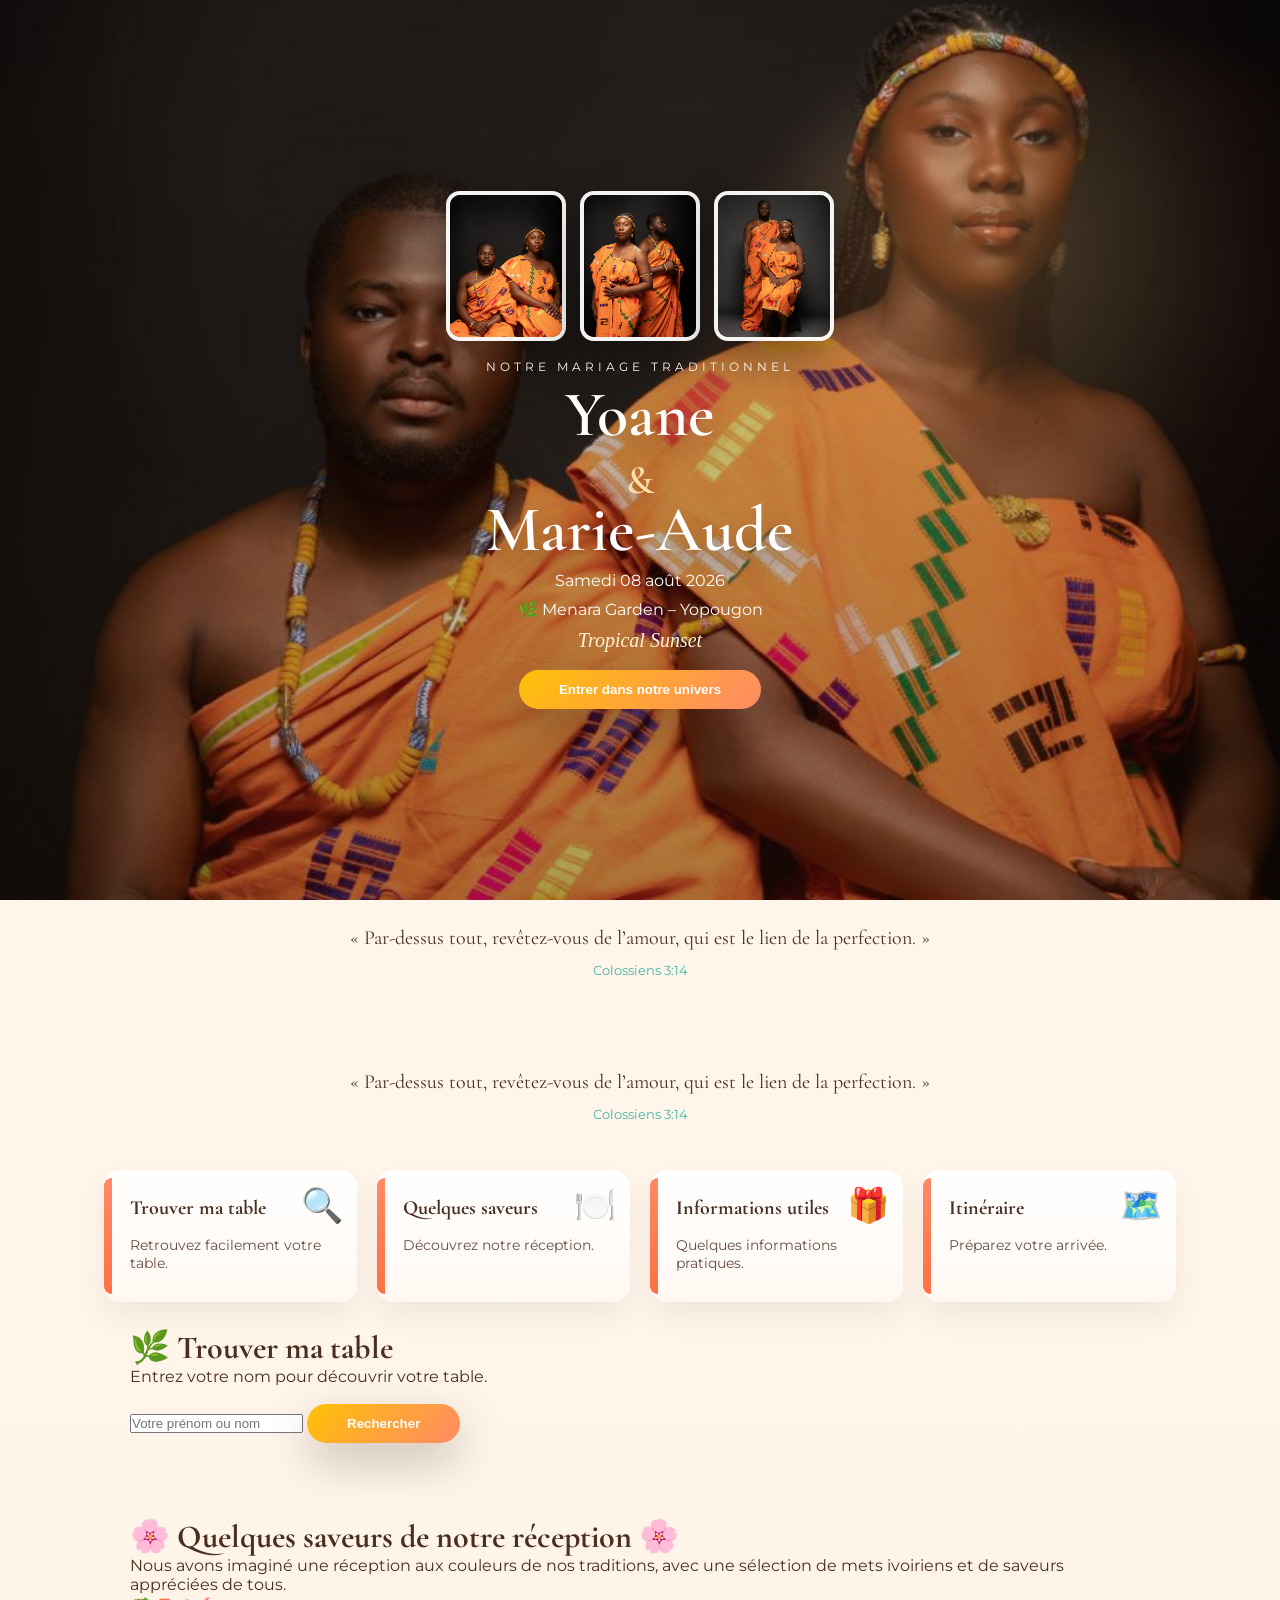
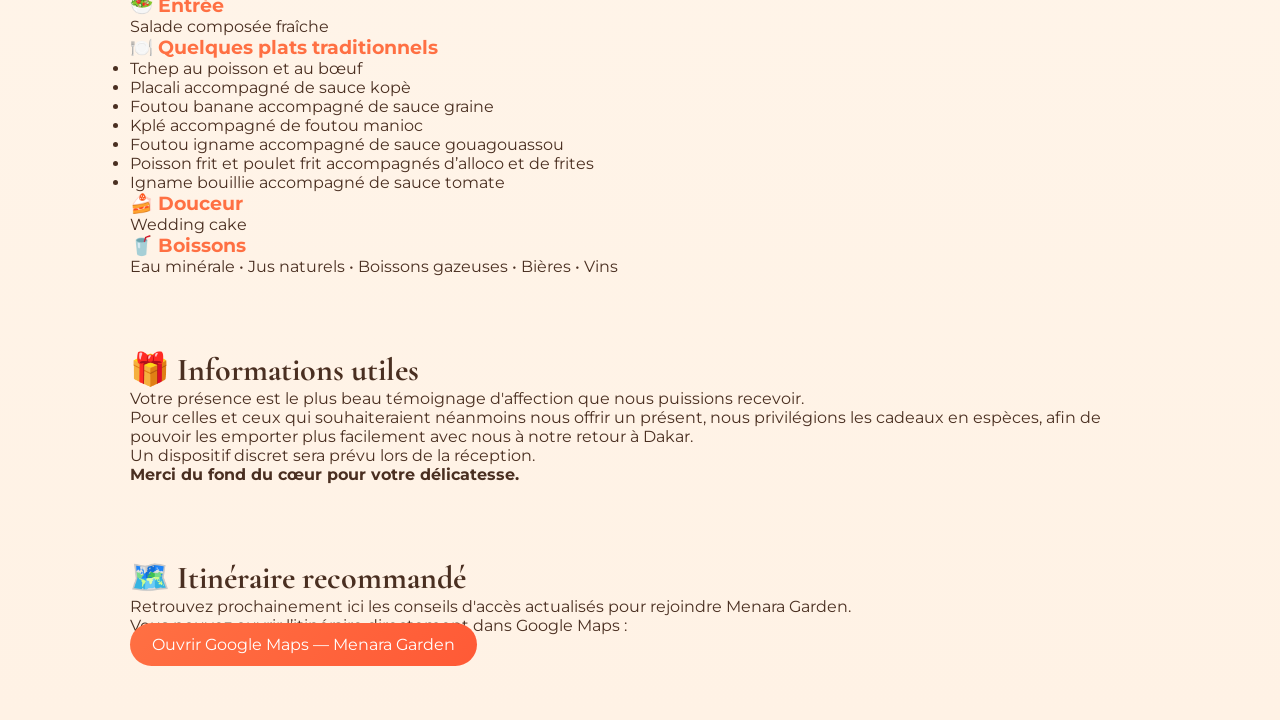
==== commit 3bea4260: "Improve homepage accessibility and add homepage verse; lazy-load images" ====
--- a/index.html
+++ b/index.html
@@ -35,7 +35,7 @@
 <section class="hero">
 
 
-<div class="overlay"></div>
+<div class="overlay" aria-hidden="true"></div>
 
 
 <div class="hero-content">
@@ -44,11 +44,11 @@
 <div class="photos-couple">
 
 
-<img src="Couple1.jpg" alt="Yoane et Marie-Aude">
-
-<img src="Couple2.jpg" alt="Yoane et Marie-Aude">
-
-<img src="Couple3.jpg" alt="Yoane et Marie-Aude">
+<img src="Couple1.jpg" alt="Yoane et Marie-Aude" loading="lazy">
+
+<img src="Couple2.jpg" alt="Yoane et Marie-Aude" loading="lazy">
+
+<img src="Couple3.jpg" alt="Yoane et Marie-Aude" loading="lazy">
 
 
 </div>
@@ -101,7 +101,7 @@
 
 
 
-<button onclick="enterUniverse()">
+<button onclick="enterUniverse()" aria-label="Entrer dans notre univers">
 
 Entrer dans notre univers
 
@@ -115,8 +115,11 @@
 </section>
 
 
-
-
+<!-- Verse visible on homepage (requested) -->
+<section class="verse card homepage-verse">
+  <p>« Par-dessus tout, revêtez-vous de l’amour, qui est le lien de la perfection. »</p>
+  <span>Colossiens 3:14</span>
+</section>
 
 
 
@@ -126,7 +129,6 @@
 
 
 <main id="universe" class="hidden">
-
 
 
 
@@ -423,6 +425,7 @@
 
 
 
+
 <!-- ITINERAIRE -->
 
 
--- a/style.css
+++ b/style.css
@@ -1,305 +1,117 @@
 @import url('https://fonts.googleapis.com/css2?family=Cormorant+Garamond:wght@400;500;600;700&family=Montserrat:wght@300;400;500;600&display=swap');
 
 :root {
-
-    --ivory:#fff8ef;
-    --sand:#f6dfc7;
-    --peach:#f3b996;
-    --coral:#ff7043; /* plus vif */
-    --sunset:#ff8a65; /* sunset plus chaud */
-    --gold:#ffc107;
-    --brown:#4a2f21;
-    --white:#ffffff;
-
+  --ivory: #fff8ef;
+  --sand: #f6dfc7;
+  --peach: #f3b996;
+  --coral: #ff7043;
+  --sunset: #ff8a65;
+  --sunset-2: #e89a55;
+  --gold: #ffc107;
+  --teal: #3fb6a8;
+  --brown: #4a2f21;
+  --white: #ffffff;
 }
 
-* {
-
-    margin:0;
-    padding:0;
-    box-sizing:border-box;
-
+* { box-sizing: border-box; margin: 0; padding: 0 }
+html { scroll-behavior: smooth }
+body {
+  font-family: 'Montserrat', sans-serif;
+  background: linear-gradient(180deg, var(--ivory), #fff2e5);
+  color: var(--brown);
 }
 
-html {
+/* ========== HERO ========== */
+.hero{
+  min-height: 100vh;
+  display:flex; align-items:center; justify-content:center;
+  position:relative; overflow:hidden;
+  background: linear-gradient(rgba(30,18,10,.16), rgba(30,18,10,.36)), url("Couple1.jpg");
+  background-size: cover; background-position: center;
+}
+.hero::before{
+  content: ""; position:absolute; inset:auto -220px auto auto; width:820px; height:820px; border-radius:50%;
+  background: radial-gradient(circle at 30% 30%, rgba(255,200,130,.24), rgba(255,140,100,.04) 36%, transparent 60%);
+  filter: blur(26px); transform: rotate(14deg); opacity:.95; z-index:1;
+}
+.hero-content{ position:relative; z-index:3; text-align:center; color: white; padding:28px; max-width:980px }
+.photos-couple{ display:flex; justify-content:center; gap:14px; margin-bottom:18px }
+.photos-couple img{ width:120px; height:150px; object-fit:cover; border-radius:14px; border:4px solid rgba(255,255,255,.95); box-shadow:0 22px 48px rgba(0,0,0,.34); transition: transform .36s }
+.photos-couple img:hover{ transform: translateY(-6px) scale(1.02) }
+.small-title{ letter-spacing:4px; text-transform:uppercase; font-size:12px; opacity:.96 }
 
-    scroll-behavior:smooth;
+h1{ font-family:'Cormorant Garamond', serif; font-size:72px; line-height:.9; margin:12px 0; font-weight:600; text-shadow:0 12px 30px rgba(0,0,0,.28) }
+h1 span{ font-size:40px; color: #ffdca8 }
+.date{ font-size:16px }
+.location{ margin:10px 0 }
+.theme{ font-family:'Cormorant Garamond'; font-size:20px; color:#fff2d6; font-style:italic }
+button{ margin-top:18px; padding:12px 40px; border-radius:40px; border:none; background: linear-gradient(135deg, var(--gold), var(--sunset)); color:white; font-weight:700; cursor:pointer; box-shadow:0 18px 46px rgba(0,0,0,.22); transition: transform .28s, box-shadow .28s }
+button:hover{ transform: translateY(-6px); box-shadow:0 28px 64px rgba(0,0,0,.28) }
 
+/* ========== WHEN ENTERED: keep same photo background but elegant tropical overlay ========== */
+#universe.universe{
+  position:relative; overflow:visible;
+  /* use same photo as hero but with warm overlay */
+  background: linear-gradient(180deg, rgba(255,242,235,.22), rgba(255,235,225,.18)), url("Couple1.jpg");
+  background-size: cover; background-position: center right;
+}
+#universe.universe .card,
+#universe.universe .app-card{
+  background: linear-gradient(180deg, rgba(255,255,255,.95), rgba(255,250,245,.9));
+  backdrop-filter: blur(6px);
+  border-radius: 18px;
+  box-shadow: 0 18px 46px rgba(80,36,20,.08);
 }
 
-body {
+/* subtle warm tint overlay inside universe to reinforce Tropical Sunset */
+#universe.universe::after{
+  content:""; position:absolute; inset:0; background: linear-gradient(180deg, rgba(255,140,100,.06), rgba(255,200,130,.03)); pointer-events:none; z-index:1;
+}
+#universe.universe .card, #universe.universe .menu-grid { position: relative; z-index:2 }
 
-    font-family:'Montserrat',sans-serif;
+main{ padding:18px 24px; max-width:1120px; margin:0 auto }
+.card{ padding:26px; margin-bottom:22px }
+.verse{ font-family:'Cormorant Garamond', serif; font-size:20px; text-align:center }
+.verse span{ display:block; margin-top:12px; font-family:'Montserrat'; color:var(--teal); font-size:13px }
 
-    background:
-    linear-gradient(
-    180deg,
-    #fff8ef,
-    #fff2e5
-    );
+/* ========== MENU / CARDS ========== */
+.menu-grid{ display:grid; grid-template-columns: repeat(auto-fit, minmax(240px, 1fr)); gap:20px; margin-top:6px }
+.app-card{
+  position:relative; padding:20px 18px; border-radius:16px; cursor:pointer;
+  transition: transform .32s, box-shadow .32s, background .32s;
+  display:flex; flex-direction:column; gap:10px; align-items:flex-start;
+  background: linear-gradient(180deg, rgba(255,255,255,.98), rgba(255,249,243,.96));
+  box-shadow: 0 14px 30px rgba(0,0,0,.06);
+}
+.app-card:hover{ transform: translateY(-8px); box-shadow:0 28px 64px rgba(0,0,0,.12) }
+.app-card::before{ content:""; position:absolute; left:0; top:8px; bottom:8px; width:8px; border-top-left-radius:14px; border-bottom-left-radius:14px; background: linear-gradient(180deg, var(--sunset), var(--coral)); }
+.app-card .icon{ position:absolute; right:14px; top:14px; font-size:34px; opacity:.95 }
+.app-card h3{ font-family:'Cormorant Garamond'; font-size:20px; margin:6px 8px 0 8px; color:var(--brown) }
+.app-card p{ font-size:14px; color:#6a4f44; margin:6px 8px 10px 8px }
 
-    color:var(--brown);
+/* buttons and choices */
+.choice, .map-button, button{ border-radius:34px }
+.choice{ background: linear-gradient(135deg, var(--sunset), var(--coral)); color:white; padding:12px 16px; border:none }
+.map-button{ background: linear-gradient(135deg, var(--coral), #ff5a36); color:white; padding:12px 22px; text-decoration:none }
 
-}
+/* typography refinement */
+h1{ font-size:64px }
+.content-section h2{ font-family:'Cormorant Garamond'; font-size:32px }
+.content-section h3{ color: var(--coral) }
 
-/* =========================
-   ACCUEIL PREMIUM
-========================= */
+/* transitions hero->universe */
+.hero.fade-out{ animation: heroFadeOut .36s ease forwards }
+@keyframes heroFadeOut{ to{ opacity:0; transform: translateY(-10px); visibility:hidden } }
+#universe.fade-in{ animation: universeFadeIn .44s ease both; opacity:0 }
+@keyframes universeFadeIn{ from{ opacity:0; transform: translateY(12px) } to{ opacity:1; transform: translateY(0) } }
 
-.hero {
+/* responsive */
+@media (max-width: 700px){ h1{ font-size:38px } .photos-couple img{ width:78px; height:96px } .menu-grid{ grid-template-columns:1fr } .app-card{ padding:16px; border-radius:12px } }
 
-    min-height:100vh;
+/* guest result */
+.guest-result{ margin-top:18px; padding:18px; border-radius:14px; background: linear-gradient(145deg, #fff8ef, #fff); text-align:center; box-shadow:0 12px 28px rgba(0,0,0,.06) }
+.guest-result h3{ font-family:'Cormorant Garamond'; font-size:24px; color:var(--sunset) }
+.guest-result h2{ margin-top:10px; color:var(--gold) }
 
-    display:flex;
-
-    justify-content:center;
-
-    align-items:center;
-
-    position:relative;
-
-    overflow:hidden;
-
-    background:
-
-    linear-gradient(
-    rgba(60,35,20,.15),
-    rgba(60,35,20,.35)
-    ),
-
-    url("Couple1.jpg"); /* image de couverture dans le repo */
-
-    background-size:cover;
-
-    background-position:center;
-
-}
-
-.hero::before {
-
-    content:"";
-
-    position:absolute;
-
-    width:700px;
-
-    height:700px;
-
-    background:
-
-    radial-gradient(
-    circle,
-    rgba(255,160,100,.25),
-    transparent 60%
-    );
-
-    top:-220px;
-
-    right:-220px;
-
-    animation:lightMove 8s infinite alternate;
-
-}
-
-.hero-content {
-
-    position:relative;
-
-    z-index:2;
-
-    text-align:center;
-
-    color:white;
-
-    padding:25px;
-
-    animation:fadeIn 1.5s ease;
-
-    max-width:980px;
-
-}
-
-.photos-couple {
-
-    display:flex;
-
-    justify-content:center;
-
-    gap:14px;
-
-    margin-bottom:20px;
-
-}
-
-.photos-couple img {
-
-    width:110px;
-
-    height:140px;
-
-    object-fit:cover;
-
-    border-radius:14px; /* coins moins arrondis pour un look moderne */
-
-    border:4px solid rgba(255,255,255,.95);
-
-    box-shadow:0 18px 45px rgba(0,0,0,.28);
-
-}
-
-.small-title {
-
-    letter-spacing:4px;
-
-    text-transform:uppercase;
-
-    font-size:12px;
-
-    opacity:.95;
-
-}
-
-h1 {
-
-    font-family: 'Cormorant Garamond', serif;
-
-    font-size:72px;
-
-    line-height:.85;
-
-    margin:18px 0;
-
-    font-weight:600;
-
-    text-shadow:0 6px 20px rgba(0,0,0,.25);
-
-}
-
-h1 span {
-
-    font-size:38px;
-
-    color:#ffdca8;
-
-}
-
-.date {
-
-    font-size:18px;
-
-}
-
-.location {
-
-    margin:12px;
-
-}
-
-.theme {
-
-    font-family:'Cormorant Garamond';
-
-    font-size:23px;
-
-    color:#fff0d9;
-
-    font-style:italic;
-
-}
-
-button {
-
-    margin-top:20px;
-
-    padding:14px 42px;
-
-    border-radius:45px;
-
-    border:none;
-
-    background:
-    linear-gradient(
-    135deg,
-    var(--gold),
-    var(--sunset)
-    );
-
-    color:white;
-
-    font-weight:600;
-
-    letter-spacing:.6px;
-
-    cursor:pointer;
-
-    box-shadow:0 16px 40px rgba(0,0,0,.22);
-
-    transition:.38s;
-
-}
-
-button:hover { transform:translateY(-6px) }
-
-/* APPLICATION */
-
-main { padding:24px; max-width:1100px; margin:0 auto }
-
-.card {
-
-    background:rgba(255,255,255,.95);
-
-    backdrop-filter:blur(10px);
-
-    border-radius:24px;
-
-    padding:26px;
-
-    margin-bottom:22px;
-
-    box-shadow:0 18px 45px rgba(80,40,20,.08);
-
-}
-
-.verse { text-align:center; font-family:'Cormorant Garamond',serif; font-size:22px }
-.verse span{ display:block; margin-top:14px; font-family:'Montserrat'; color:var(--coral); font-size:13px }
-
-.menu-grid{ display:grid; grid-template-columns:repeat(2,1fr); gap:18px }
-.app-card{ background:linear-gradient(145deg,#fff,#fff6ee); border-radius:20px; padding:22px 18px; text-align:center; cursor:pointer; box-shadow:0 12px 28px rgba(0,0,0,.06); transition:.28s }
-.app-card:hover{ transform:translateY(-8px) }
-.icon{ font-size:36px;margin-bottom:12px }
-.app-card h3{ font-family:'Cormorant Garamond'; font-size:26px }
-
-.hidden, .hidden-section{ display:none }
-.content-section h2{ font-family:'Cormorant Garamond'; font-size:32px }
-.content-section h3{ color:var(--coral); margin-top:18px }
-
-input{ width:100%; padding:14px; border-radius:40px; border:1px solid #f0d9ca; margin-top:16px; outline:none }
-
-.map-button{ display:inline-block; margin-top:16px; padding:12px 26px; background:var(--coral); color:white; border-radius:40px; text-decoration:none }
-
-/* ANIMATIONS */
-@keyframes fadeIn{ from{opacity:0;transform:translateY(24px)} to{opacity:1;transform:translateY(0)} }
-@keyframes lightMove{ from{transform:translate(0,0)} to{transform:translate(-80px,80px)} }
-
-/* MOBILE */
-@media(max-width:700px){ h1{ font-size:44px } .menu-grid{ grid-template-columns:1fr } .photos-couple img{ width:78px;height:96px } main{ padding:16px } .card{ border-radius:18px } }
-
-/* Loader */
-#loader{ position:fixed; inset:0; background:linear-gradient(135deg,#fff3e6,#ffd1b3); display:flex; flex-direction:column; justify-content:center; align-items:center; z-index:9999; animation:hideLoader 1s ease 2.5s forwards }
-.monogram{ font-family:'Cormorant Garamond',serif; font-size:80px; color:var(--gold) }
-.monogram span{ font-size:46px }
-#loader p{ letter-spacing:3px; text-transform:uppercase; font-size:12px; color:var(--brown) }
-@keyframes hideLoader{ to{ opacity:0; visibility:hidden } }
-
-/* Cards appearance */
-.app-card{ animation:cardAppear .8s ease both }
-.app-card:nth-child(2){ animation-delay:.12s }
-.app-card:nth-child(3){ animation-delay:.22s }
-.app-card:nth-child(4){ animation-delay:.32s }
-@keyframes cardAppear{ from{opacity:0;transform:translateY(30px)} to{opacity:1;transform:translateY(0)} }
-
-/* Guest result */
-.guest-result{ margin-top:18px; padding:20px; border-radius:18px; background:linear-gradient(145deg,#fff8ef,#fff); text-align:center; box-shadow:0 12px 30px rgba(0,0,0,.06) }
-.guest-result h3{ font-family:'Cormorant Garamond'; font-size:28px; color:var(--coral) }
-.guest-result h2{ margin-top:12px; color:var(--gold) }
-.choice{ display:block; width:100%; margin:10px 0; background:var(--coral); color:white; padding:12px 16px; border-radius:12px; border:none }
+/* small accessibility improvements */
+button:focus, .choice:focus, .map-button:focus { outline: 3px solid rgba(255,140,100,.18); outline-offset:3px }
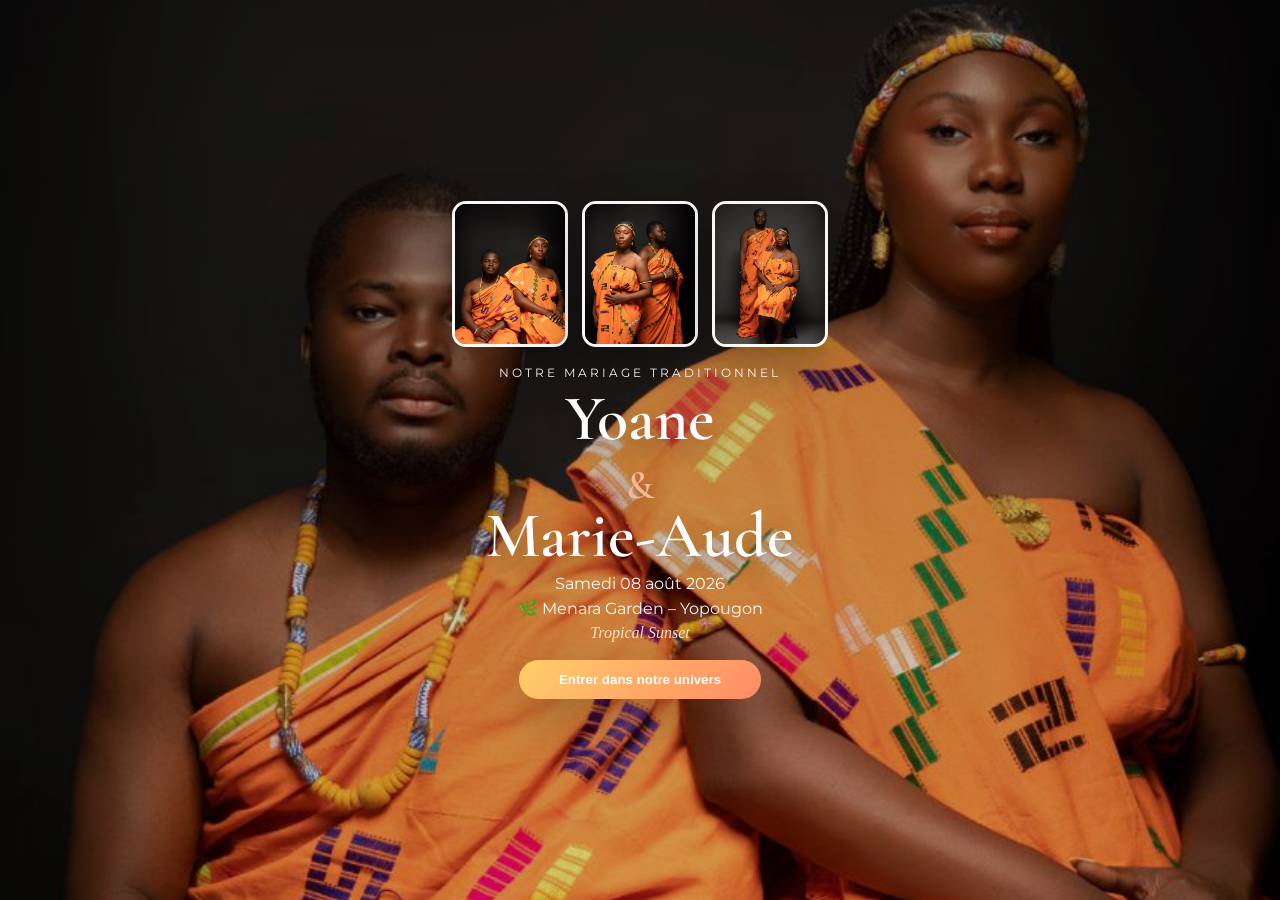
==== commit 262c933b: "Cache-bust assets in HTML, add SW cleanup on load, improve accessibility (aria, loading=lazy)" ====
--- a/index.html
+++ b/index.html
@@ -15,7 +15,7 @@
 
     <link rel="manifest" href="manifest.json">
 
-    <link rel="stylesheet" href="style.css">
+    <link rel="stylesheet" href="style.css?v=3">
 
 </head>
 
@@ -35,7 +35,7 @@
 <section class="hero">
 
 
-<div class="overlay" aria-hidden="true"></div>
+<div class="overlay"></div>
 
 
 <div class="hero-content">
@@ -115,11 +115,8 @@
 </section>
 
 
-<!-- Verse visible on homepage (requested) -->
-<section class="verse card homepage-verse">
-  <p>« Par-dessus tout, revêtez-vous de l’amour, qui est le lien de la perfection. »</p>
-  <span>Colossiens 3:14</span>
-</section>
+
+
 
 
 
@@ -128,7 +125,8 @@
 ===================== -->
 
 
-<main id="universe" class="hidden">
+<main id="universe" class="hidden" aria-hidden="true">
+
 
 
 
@@ -161,10 +159,10 @@
 
 
 
-<div class="app-card" onclick="showSection('table')">
-
-
-<div class="icon">
+<div class="app-card" onclick="showSection('table')" role="button" tabindex="0">
+
+
+<div class="icon-pill" aria-hidden="true">
 
 🔍
 
@@ -176,6 +174,7 @@
 Trouver ma table
 
 </h3>
+<div class="sep" aria-hidden="true"></div>
 
 
 <p>
@@ -190,10 +189,10 @@
 
 
 
-<div class="app-card" onclick="showSection('food')">
-
-
-<div class="icon">
+<div class="app-card" onclick="showSection('food')" role="button" tabindex="0">
+
+
+<div class="icon-pill" aria-hidden="true">
 
 🍽️
 
@@ -205,6 +204,7 @@
 Quelques saveurs
 
 </h3>
+<div class="sep" aria-hidden="true"></div>
 
 
 <p>
@@ -219,10 +219,10 @@
 
 
 
-<div class="app-card" onclick="showSection('gift')">
-
-
-<div class="icon">
+<div class="app-card" onclick="showSection('gift')" role="button" tabindex="0">
+
+
+<div class="icon-pill" aria-hidden="true">
 
 🎁
 
@@ -234,6 +234,7 @@
 Informations utiles
 
 </h3>
+<div class="sep" aria-hidden="true"></div>
 
 
 <p>
@@ -248,10 +249,10 @@
 
 
 
-<div class="app-card" onclick="showSection('route')">
-
-
-<div class="icon">
+<div class="app-card" onclick="showSection('route')" role="button" tabindex="0">
+
+
+<div class="icon-pill" aria-hidden="true">
 
 🗺️
 
@@ -263,6 +264,7 @@
 Itinéraire
 
 </h3>
+<div class="sep" aria-hidden="true"></div>
 
 
 <p>
@@ -306,6 +308,7 @@
 id="searchGuest"
 type="text"
 placeholder="Votre prénom ou nom"
+aria-label="Rechercher un invité"
 >
 
 
@@ -316,7 +319,7 @@
 </button>
 
 
-<div id="result">
+<div id="result" aria-live="polite">
 
 </div>
 
@@ -425,7 +428,6 @@
 
 
 
-
 <!-- ITINERAIRE -->
 
 
@@ -473,21 +475,27 @@
 </div>
 
 
-<script src="script.js"></script>
+<script src="script.js?v=3"></script>
 
 
 <script>
-
 if ("serviceWorker" in navigator) {
-
-window.addEventListener("load", function(){
-
-navigator.serviceWorker.register("service-worker.js");
-
-});
-
+  window.addEventListener("load", async function(){
+    try{
+      // unregister any existing service workers first to ensure clients receive the latest files
+      const regs = await navigator.serviceWorker.getRegistrations();
+      await Promise.all(regs.map(r=>r.unregister()));
+      // clear caches (best-effort)
+      if(window.caches){
+        const keys = await caches.keys();
+        await Promise.all(keys.map(k=>caches.delete(k)));
+      }
+    }catch(e){ console.warn('SW cleanup failed', e); }
+
+    // register the (new) service worker
+    navigator.serviceWorker.register("service-worker.js");
+  });
 }
-
 </script>
 
 
--- a/style.css
+++ b/style.css
@@ -1,117 +1,195 @@
+/* style.css - consolidated, mobile-first, Tropical Sunset theme (enhanced universe visuals) */
+
+/* Fonts */
 @import url('https://fonts.googleapis.com/css2?family=Cormorant+Garamond:wght@400;500;600;700&family=Montserrat:wght@300;400;500;600&display=swap');
 
-:root {
+:root{
   --ivory: #fff8ef;
   --sand: #f6dfc7;
   --peach: #f3b996;
   --coral: #ff7043;
   --sunset: #ff8a65;
-  --sunset-2: #e89a55;
-  --gold: #ffc107;
+  --gold: #e6b24a; /* softer gold */
   --teal: #3fb6a8;
+  --leaf: #6aa88a;
   --brown: #4a2f21;
   --white: #ffffff;
+  --ui-radius: 14px;
+  --glass-alpha: 0.92;
 }
 
-* { box-sizing: border-box; margin: 0; padding: 0 }
-html { scroll-behavior: smooth }
-body {
-  font-family: 'Montserrat', sans-serif;
-  background: linear-gradient(180deg, var(--ivory), #fff2e5);
-  color: var(--brown);
+/* reset */
+*{box-sizing:border-box;margin:0;padding:0}
+html{scroll-behavior:smooth}
+body{
+  font-family:'Montserrat',sans-serif;
+  background:linear-gradient(180deg,var(--ivory),#fff2e5);
+  color:var(--brown);
+  -webkit-font-smoothing:antialiased;
+  -moz-osx-font-smoothing:grayscale;
 }
 
-/* ========== HERO ========== */
+/* HERO (homepage) - keep content identical but improve legibility */
 .hero{
-  min-height: 100vh;
-  display:flex; align-items:center; justify-content:center;
-  position:relative; overflow:hidden;
-  background: linear-gradient(rgba(30,18,10,.16), rgba(30,18,10,.36)), url("Couple1.jpg");
-  background-size: cover; background-position: center;
+  min-height:100vh;
+  display:flex;
+  align-items:center;
+  justify-content:center;
+  position:relative;
+  overflow:hidden;
+  background:linear-gradient(rgba(0,0,0,.28), rgba(0,0,0,.16)), url("Couple1.jpg");
+  background-size:cover;
+  background-position:center;
 }
-.hero::before{
-  content: ""; position:absolute; inset:auto -220px auto auto; width:820px; height:820px; border-radius:50%;
-  background: radial-gradient(circle at 30% 30%, rgba(255,200,130,.24), rgba(255,140,100,.04) 36%, transparent 60%);
-  filter: blur(26px); transform: rotate(14deg); opacity:.95; z-index:1;
+.hero .overlay{ position:absolute; inset:0; pointer-events:none; }
+.hero-content{ position:relative; z-index:2; text-align:center; color:#fff; padding:28px; max-width:980px; }
+.photos-couple{ display:flex; justify-content:center; gap:14px; margin-bottom:18px; }
+.photos-couple img{
+  width:116px; height:146px; object-fit:cover; border-radius:var(--ui-radius); border:3px solid rgba(255,255,255,.96);
+  box-shadow:0 20px 48px rgba(0,0,0,.32); transition:transform .36s ease, box-shadow .36s;
 }
-.hero-content{ position:relative; z-index:3; text-align:center; color: white; padding:28px; max-width:980px }
-.photos-couple{ display:flex; justify-content:center; gap:14px; margin-bottom:18px }
-.photos-couple img{ width:120px; height:150px; object-fit:cover; border-radius:14px; border:4px solid rgba(255,255,255,.95); box-shadow:0 22px 48px rgba(0,0,0,.34); transition: transform .36s }
-.photos-couple img:hover{ transform: translateY(-6px) scale(1.02) }
-.small-title{ letter-spacing:4px; text-transform:uppercase; font-size:12px; opacity:.96 }
+.photos-couple img:hover{ transform:translateY(-6px) scale(1.02); box-shadow:0 30px 68px rgba(0,0,0,.36); }
 
-h1{ font-family:'Cormorant Garamond', serif; font-size:72px; line-height:.9; margin:12px 0; font-weight:600; text-shadow:0 12px 30px rgba(0,0,0,.28) }
-h1 span{ font-size:40px; color: #ffdca8 }
-.date{ font-size:16px }
-.location{ margin:10px 0 }
-.theme{ font-family:'Cormorant Garamond'; font-size:20px; color:#fff2d6; font-style:italic }
-button{ margin-top:18px; padding:12px 40px; border-radius:40px; border:none; background: linear-gradient(135deg, var(--gold), var(--sunset)); color:white; font-weight:700; cursor:pointer; box-shadow:0 18px 46px rgba(0,0,0,.22); transition: transform .28s, box-shadow .28s }
-button:hover{ transform: translateY(-6px); box-shadow:0 28px 64px rgba(0,0,0,.28) }
+.small-title{ letter-spacing:3px; text-transform:uppercase; font-size:12px; margin-bottom:8px; opacity:.95; }
+h1{ font-family:'Cormorant Garamond',serif; font-size:64px; line-height:.92; margin:10px 0 8px; font-weight:600; text-shadow:0 10px 28px rgba(0,0,0,.32); }
+h1 span{ font-size:40px; color:var(--peach) }
+.date, .location{ font-size:16px; margin:6px 0; color:rgba(255,255,255,.95) }
+.theme{ font-family:'Cormorant Garamond'; font-size:16px; color:rgba(255,230,210,.95); font-style:italic; margin-top:6px; }
 
-/* ========== WHEN ENTERED: keep same photo background but elegant tropical overlay ========== */
+button{
+  margin-top:18px; padding:12px 40px; border-radius:40px; border:none;
+  background:linear-gradient(135deg, #ffcf6b, var(--sunset)); color:white; font-weight:700; cursor:pointer;
+  box-shadow:0 18px 46px rgba(0,0,0,.22); transition:transform .28s, box-shadow .28s;
+}
+button:hover{ transform:translateY(-6px); box-shadow:0 28px 64px rgba(0,0,0,.28) }
+button:focus{ outline:3px solid rgba(255,140,100,.18); outline-offset:3px }
+
+/* homepage verse (kept, discreet) */
+.homepage-verse{ margin:18px auto; max-width:720px; text-align:center; color:rgba(255,255,255,.94); font-family:'Cormorant Garamond'; padding:12px 16px; }
+
+/* main layout */
+main{ padding:18px 16px; max-width:1120px; margin:0 auto }
+
+/* app cards (default) */
+.menu-grid{ display:grid; grid-template-columns:repeat(auto-fit,minmax(240px,1fr)); gap:18px; margin-top:18px; align-items:start }
+.app-card{
+  position:relative; overflow:visible; padding:20px; border-radius:18px; cursor:pointer;
+  background:linear-gradient(180deg, rgba(255,255,255,.98), rgba(255,249,243,.96));
+  box-shadow:0 18px 40px rgba(30,20,15,.06); transition:transform .32s ease, box-shadow .32s, box-shadow .32s;
+  transform-origin:center;
+}
+.app-card:hover{ transform:translateY(-8px) scale(1.01); box-shadow:0 34px 72px rgba(30,20,15,.12) }
+.app-card .icon{ font-size:34px; position:absolute; right:18px; top:18px; opacity:.95 }
+/* icon as gentle pill */
+.app-card .icon-pill{ position:absolute; right:14px; top:14px; width:54px; height:54px; border-radius:12px; display:flex; align-items:center; justify-content:center; background:linear-gradient(180deg, rgba(255,255,255,.98), rgba(255,250,245,.96)); box-shadow:inset 0 -6px 12px rgba(255,200,140,.06); font-size:22px; color:var(--coral); }
+.app-card h3{ font-family:'Cormorant Garamond'; font-size:20px; margin:6px 0 4px 0; color:var(--brown) }
+.app-card p{ font-size:14px; color:#6a4f44; margin-bottom:8px }
+
+/* small decorative flourish under title (gold separator) */
+.app-card .sep{ height:6px; width:48px; border-radius:4px; background: linear-gradient(90deg, rgba(230,178,74,0.95), rgba(255,140,100,0.9)); margin:10px 0 14px 0 }
+
+/* content sections */
+.content-section.card{ background:linear-gradient(180deg, rgba(255,255,255,.98), rgba(255,250,245,.96)); border-radius:18px; padding:18px; box-shadow:0 14px 34px rgba(30,20,15,.06) }
+.hidden-section{ display:none }
+
+/* GUEST RESULT and choices */
+.guest-result{ margin-top:18px; padding:18px; border-radius:14px; background:linear-gradient(145deg,#fff8ef,#fff); text-align:center; box-shadow:0 12px 28px rgba(0,0,0,.06) }
+.choice{ display:block; width:100%; margin:10px 0; background:linear-gradient(135deg,var(--sunset),var(--coral)); color:white; padding:12px 16px; border-radius:12px; border:none }
+
+/* ========== Universe-only styles (activated when #universe has class .universe) ========== */
 #universe.universe{
-  position:relative; overflow:visible;
-  /* use same photo as hero but with warm overlay */
-  background: linear-gradient(180deg, rgba(255,242,235,.22), rgba(255,235,225,.18)), url("Couple1.jpg");
-  background-size: cover; background-position: center right;
+  position:relative; overflow:visible; padding:28px 18px 60px; min-height:60vh;
+  /* layered background: warm overlay + photo */
+  background: linear-gradient(180deg, rgba(255,242,235,0.22), rgba(255,235,225,0.12)), url("Couple1.jpg");
+  background-size:cover; background-position:center right;
 }
+
+/* subtle sun glow (non-intrusive) */
+#universe.universe::before{
+  content:""; position:absolute; right:-120px; top:-80px; width:520px; height:520px; z-index:0;
+  background: radial-gradient(circle at 30% 30%, rgba(255,200,130,0.18), rgba(255,140,100,0.04) 40%, transparent 60%);
+  filter:blur(28px); pointer-events:none; animation:sunDrift 12s ease-in-out infinite;
+}
+@keyframes sunDrift{ 0%{transform:translateY(0)}50%{transform:translateY(-6px)}100%{transform:translateY(0)} }
+
+/* decorative floral motifs using decorative-pattern.svg placed subtly in corners */
+#universe.universe::after{
+  content:""; position:absolute; inset:0; z-index:1; pointer-events:none;
+  background-image: url('decorative-pattern.svg'), url('decorative-pattern.svg');
+  background-repeat:no-repeat, no-repeat;
+  background-position: left 10px top 10px, right 10px bottom 10px;
+  background-size:140px 140px, 180px 180px;
+  opacity:.12; mix-blend-mode:soft-light; filter:grayscale(.06) saturate(.9) blur(0.2px);
+}
+
+/* warm glass cards inside universe */
 #universe.universe .card,
 #universe.universe .app-card{
-  background: linear-gradient(180deg, rgba(255,255,255,.95), rgba(255,250,245,.9));
-  backdrop-filter: blur(6px);
-  border-radius: 18px;
-  box-shadow: 0 18px 46px rgba(80,36,20,.08);
+  background: linear-gradient(180deg, rgba(255,255,255,0.96), rgba(255,250,245,0.92));
+  backdrop-filter: blur(8px) saturate(1.02);
+  border-radius:16px;
+  box-shadow:0 22px 64px rgba(60,34,20,.08);
+  border:1px solid rgba(255,200,150,.08);
+  position:relative; z-index:3;
 }
 
-/* subtle warm tint overlay inside universe to reinforce Tropical Sunset */
-#universe.universe::after{
-  content:""; position:absolute; inset:0; background: linear-gradient(180deg, rgba(255,140,100,.06), rgba(255,200,130,.03)); pointer-events:none; z-index:1;
+/* accent bar for cards (left) with small leaf tip */
+#universe.universe .app-card::before{
+  content:""; position:absolute; left:0; top:10px; bottom:10px; width:10px; border-top-left-radius:12px; border-bottom-left-radius:12px;
+  background: linear-gradient(180deg, rgba(255,140,100,0.98), rgba(255,120,80,0.98));
+  box-shadow: inset 0 -6px 12px rgba(255,200,140,.04);
+  z-index:4;
 }
-#universe.universe .card, #universe.universe .menu-grid { position: relative; z-index:2 }
+#universe.universe .app-card::after{
+  content:""; position:absolute; right:12px; bottom:12px; width:72px; height:48px; background-image: url('decorative-pattern.svg'); background-repeat:no-repeat; background-size:contain; opacity:.08; transform:rotate(12deg); z-index:2; pointer-events:none;
+}
 
-main{ padding:18px 24px; max-width:1120px; margin:0 auto }
-.card{ padding:26px; margin-bottom:22px }
-.verse{ font-family:'Cormorant Garamond', serif; font-size:20px; text-align:center }
-.verse span{ display:block; margin-top:12px; font-family:'Montserrat'; color:var(--teal); font-size:13px }
+/* icon pill refinement inside universe */
+#universe.universe .app-card .icon-pill{ right:14px; top:14px; }
 
-/* ========== MENU / CARDS ========== */
-.menu-grid{ display:grid; grid-template-columns: repeat(auto-fit, minmax(240px, 1fr)); gap:20px; margin-top:6px }
-.app-card{
-  position:relative; padding:20px 18px; border-radius:16px; cursor:pointer;
-  transition: transform .32s, box-shadow .32s, background .32s;
-  display:flex; flex-direction:column; gap:10px; align-items:flex-start;
-  background: linear-gradient(180deg, rgba(255,255,255,.98), rgba(255,249,243,.96));
-  box-shadow: 0 14px 30px rgba(0,0,0,.06);
+/* buttons inside universe */
+#universe.universe button,
+#universe.universe .choice,
+#universe.universe .map-button{
+  background: linear-gradient(135deg, rgba(255,140,100,0.98), rgba(255,110,80,0.96));
+  color:#fff; border:none; box-shadow:0 18px 44px rgba(255,96,60,.12);
+  transition: transform .22s ease, box-shadow .22s;
+  border-radius:12px; padding:12px 18px;
 }
-.app-card:hover{ transform: translateY(-8px); box-shadow:0 28px 64px rgba(0,0,0,.12) }
-.app-card::before{ content:""; position:absolute; left:0; top:8px; bottom:8px; width:8px; border-top-left-radius:14px; border-bottom-left-radius:14px; background: linear-gradient(180deg, var(--sunset), var(--coral)); }
-.app-card .icon{ position:absolute; right:14px; top:14px; font-size:34px; opacity:.95 }
-.app-card h3{ font-family:'Cormorant Garamond'; font-size:20px; margin:6px 8px 0 8px; color:var(--brown) }
-.app-card p{ font-size:14px; color:#6a4f44; margin:6px 8px 10px 8px }
+#universe.universe button:hover{ transform: translateY(-6px); box-shadow:0 30px 60px rgba(255,96,60,.16) }
+#universe.universe button:focus{ outline:3px solid rgba(255,200,140,.14); outline-offset:3px }
 
-/* buttons and choices */
-.choice, .map-button, button{ border-radius:34px }
-.choice{ background: linear-gradient(135deg, var(--sunset), var(--coral)); color:white; padding:12px 16px; border:none }
-.map-button{ background: linear-gradient(135deg, var(--coral), #ff5a36); color:white; padding:12px 22px; text-decoration:none }
+/* decorative separators between sections (delicate floral divider) */
+.section-divider{ width:100%; height:18px; background-image: url('decorative-pattern.svg'); background-repeat:repeat-x; background-size:20px 18px; opacity:.06; margin:18px 0 }
 
-/* typography refinement */
-h1{ font-size:64px }
-.content-section h2{ font-family:'Cormorant Garamond'; font-size:32px }
-.content-section h3{ color: var(--coral) }
+/* staggered card appearance */
+#universe.universe .app-card{ animation:cardFloat .8s cubic-bezier(.2,.9,.2,1) both; }
+#universe.universe .app-card:nth-child(1){ animation-delay:.06s }
+#universe.universe .app-card:nth-child(2){ animation-delay:.12s }
+#universe.universe .app-card:nth-child(3){ animation-delay:.18s }
+#universe.universe .app-card:nth-child(4){ animation-delay:.24s }
+@keyframes cardFloat{ from{ opacity:0; transform:translateY(18px) scale(.995) } to{ opacity:1; transform:translateY(0) scale(1) } }
 
-/* transitions hero->universe */
-.hero.fade-out{ animation: heroFadeOut .36s ease forwards }
-@keyframes heroFadeOut{ to{ opacity:0; transform: translateY(-10px); visibility:hidden } }
-#universe.fade-in{ animation: universeFadeIn .44s ease both; opacity:0 }
-@keyframes universeFadeIn{ from{ opacity:0; transform: translateY(12px) } to{ opacity:1; transform: translateY(0) } }
+/* reduce motion preference */
+@media (prefers-reduced-motion: reduce){
+  #universe.universe::before, #universe.universe::after, .app-card{ animation:none !important; transition:none !important; }
+}
 
 /* responsive */
-@media (max-width: 700px){ h1{ font-size:38px } .photos-couple img{ width:78px; height:96px } .menu-grid{ grid-template-columns:1fr } .app-card{ padding:16px; border-radius:12px } }
+@media (max-width:700px){
+  h1{ font-size:36px }
+  .photos-couple img{ width:78px; height:96px }
+  .menu-grid{ grid-template-columns:1fr; gap:12px }
+  button{ padding:10px 26px }
+  #universe.universe::before{ display:none } /* hide sun glow on small screens */
+  #universe.universe::after{ background-size:120px 120px, 140px 140px }
+  .app-card{ padding:16px; border-radius:14px }
+}
 
-/* guest result */
-.guest-result{ margin-top:18px; padding:18px; border-radius:14px; background: linear-gradient(145deg, #fff8ef, #fff); text-align:center; box-shadow:0 12px 28px rgba(0,0,0,.06) }
-.guest-result h3{ font-family:'Cormorant Garamond'; font-size:24px; color:var(--sunset) }
-.guest-result h2{ margin-top:10px; color:var(--gold) }
+/* small helpers */
+.hidden{ display:none }
+.fade-out{ animation:heroFadeOut .36s ease forwards }
+@keyframes heroFadeOut{ to{ opacity:0; transform:translateY(-10px); visibility:hidden } }
+.fade-in{ animation:universeFadeIn .44s ease both; opacity:0 }
+@keyframes universeFadeIn{ from{ opacity:0; transform:translateY(12px) } to{ opacity:1; transform:translateY(0) } }
 
-/* small accessibility improvements */
-button:focus, .choice:focus, .map-button:focus { outline: 3px solid rgba(255,140,100,.18); outline-offset:3px }
